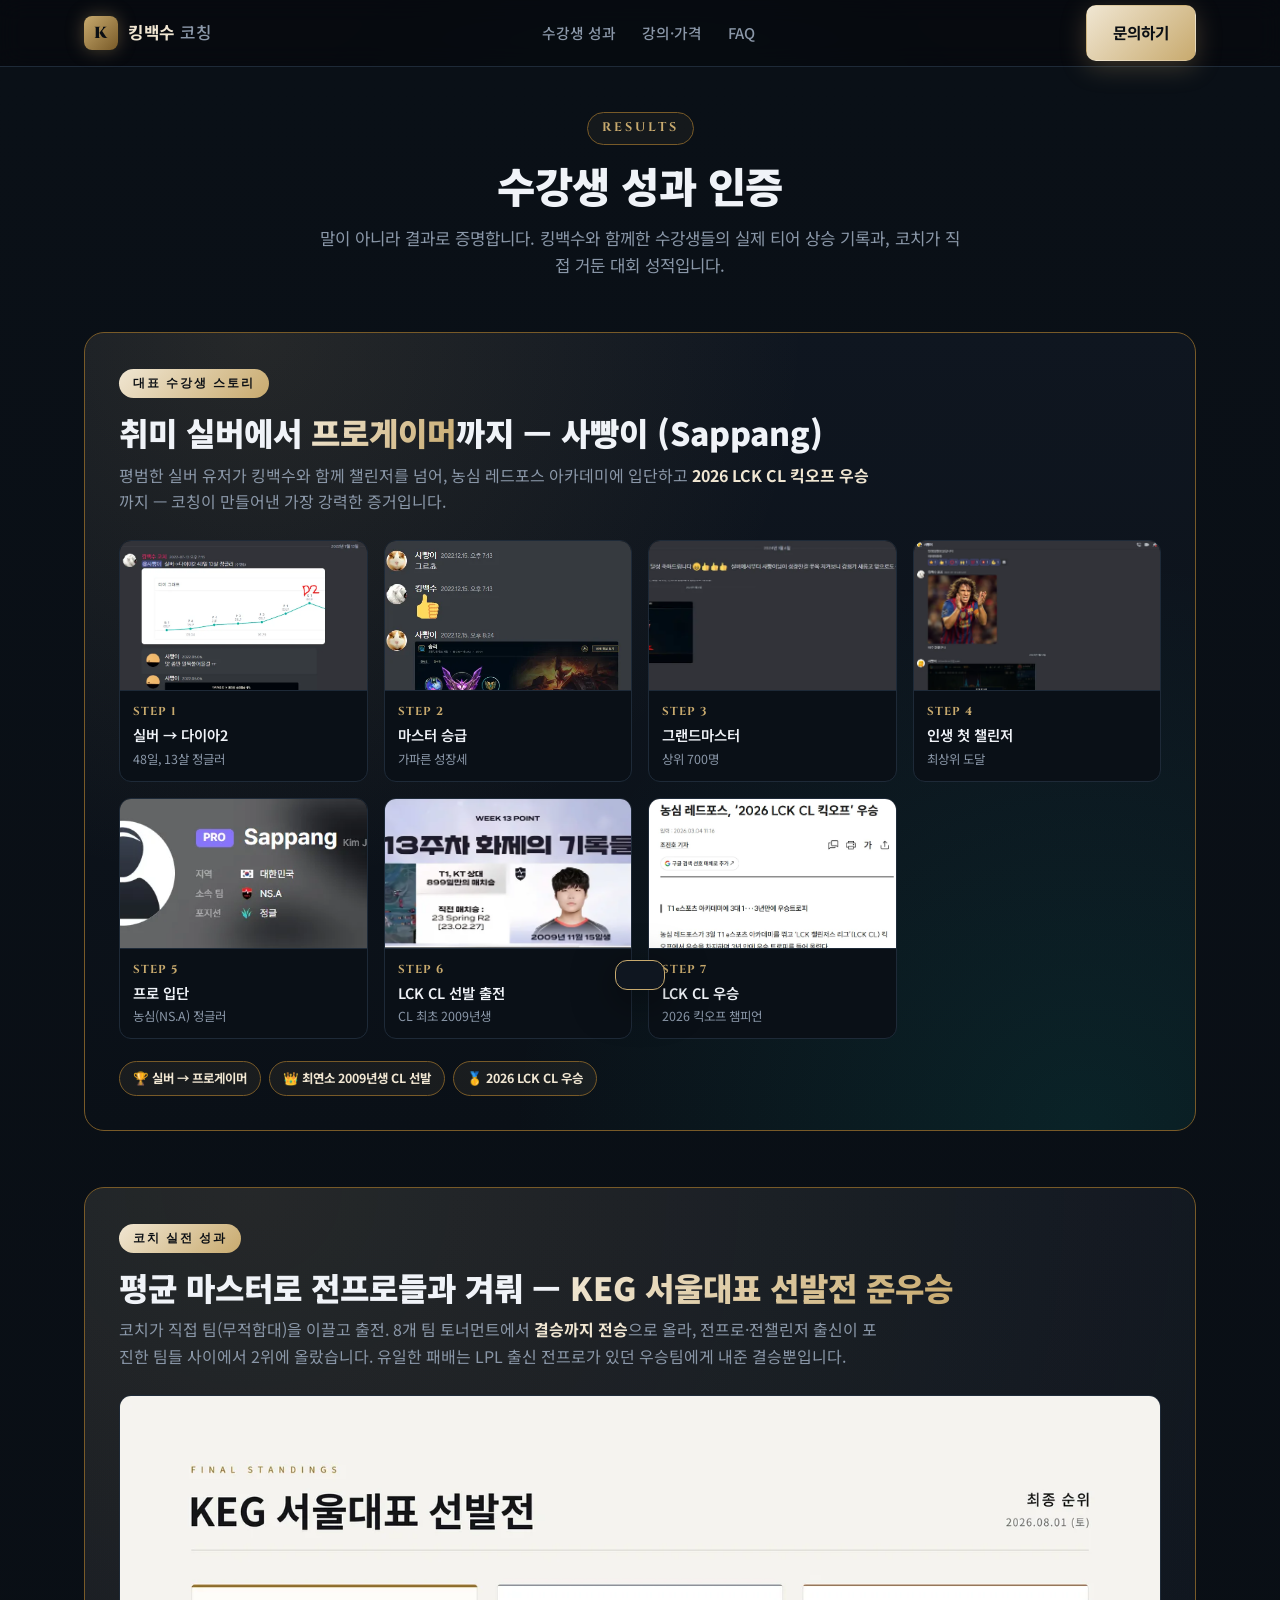
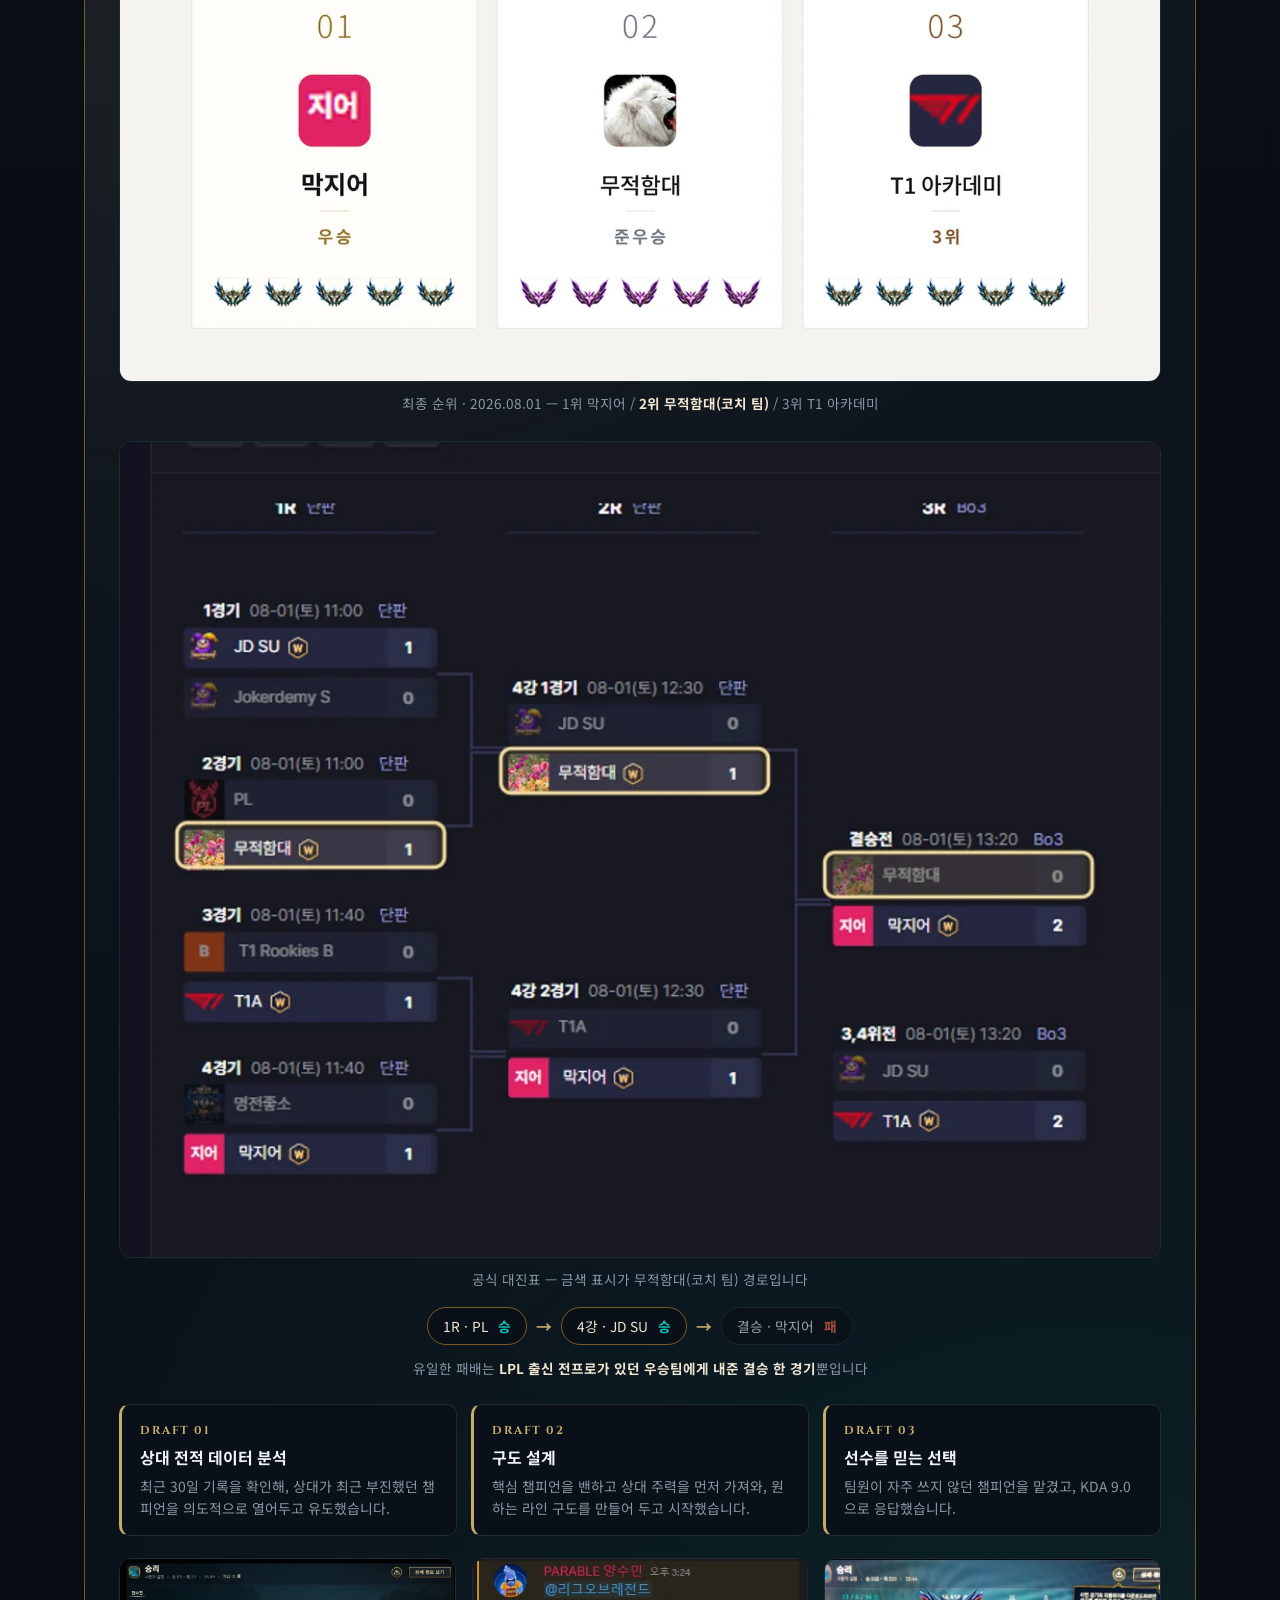
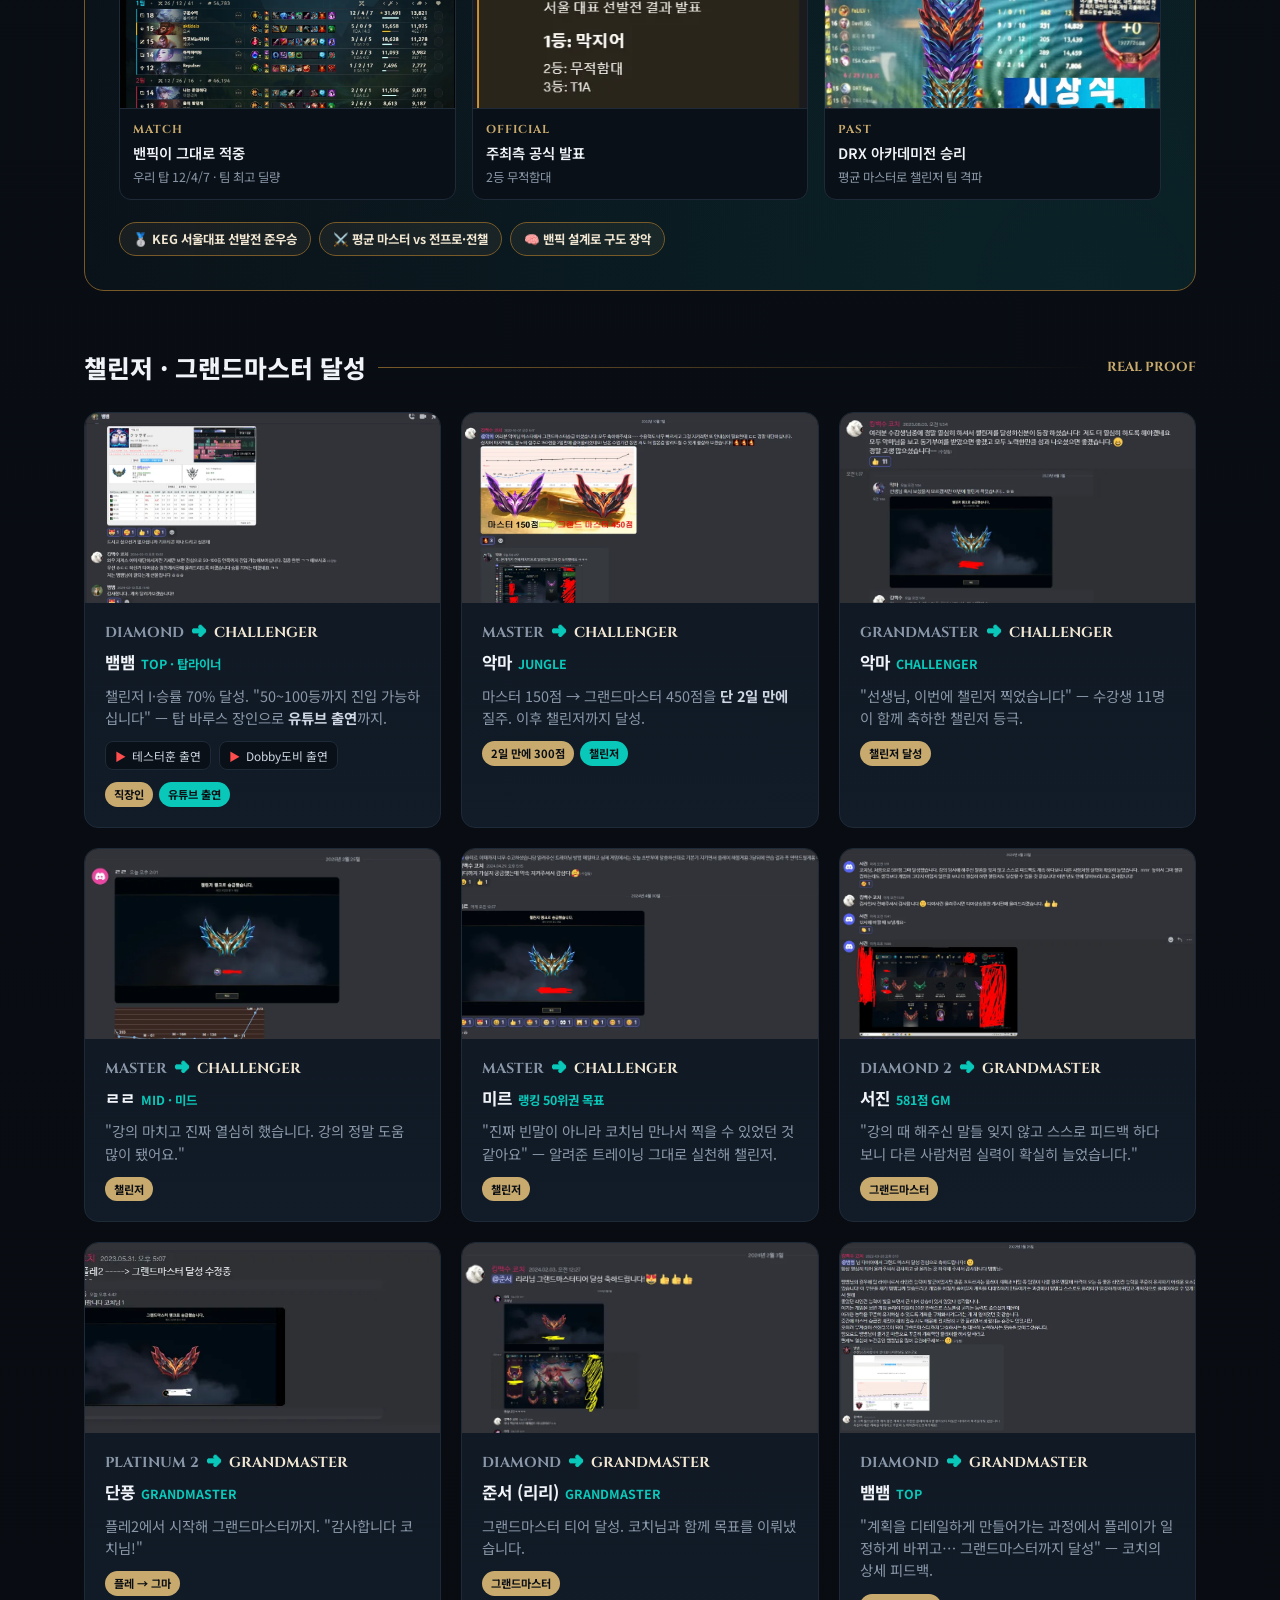
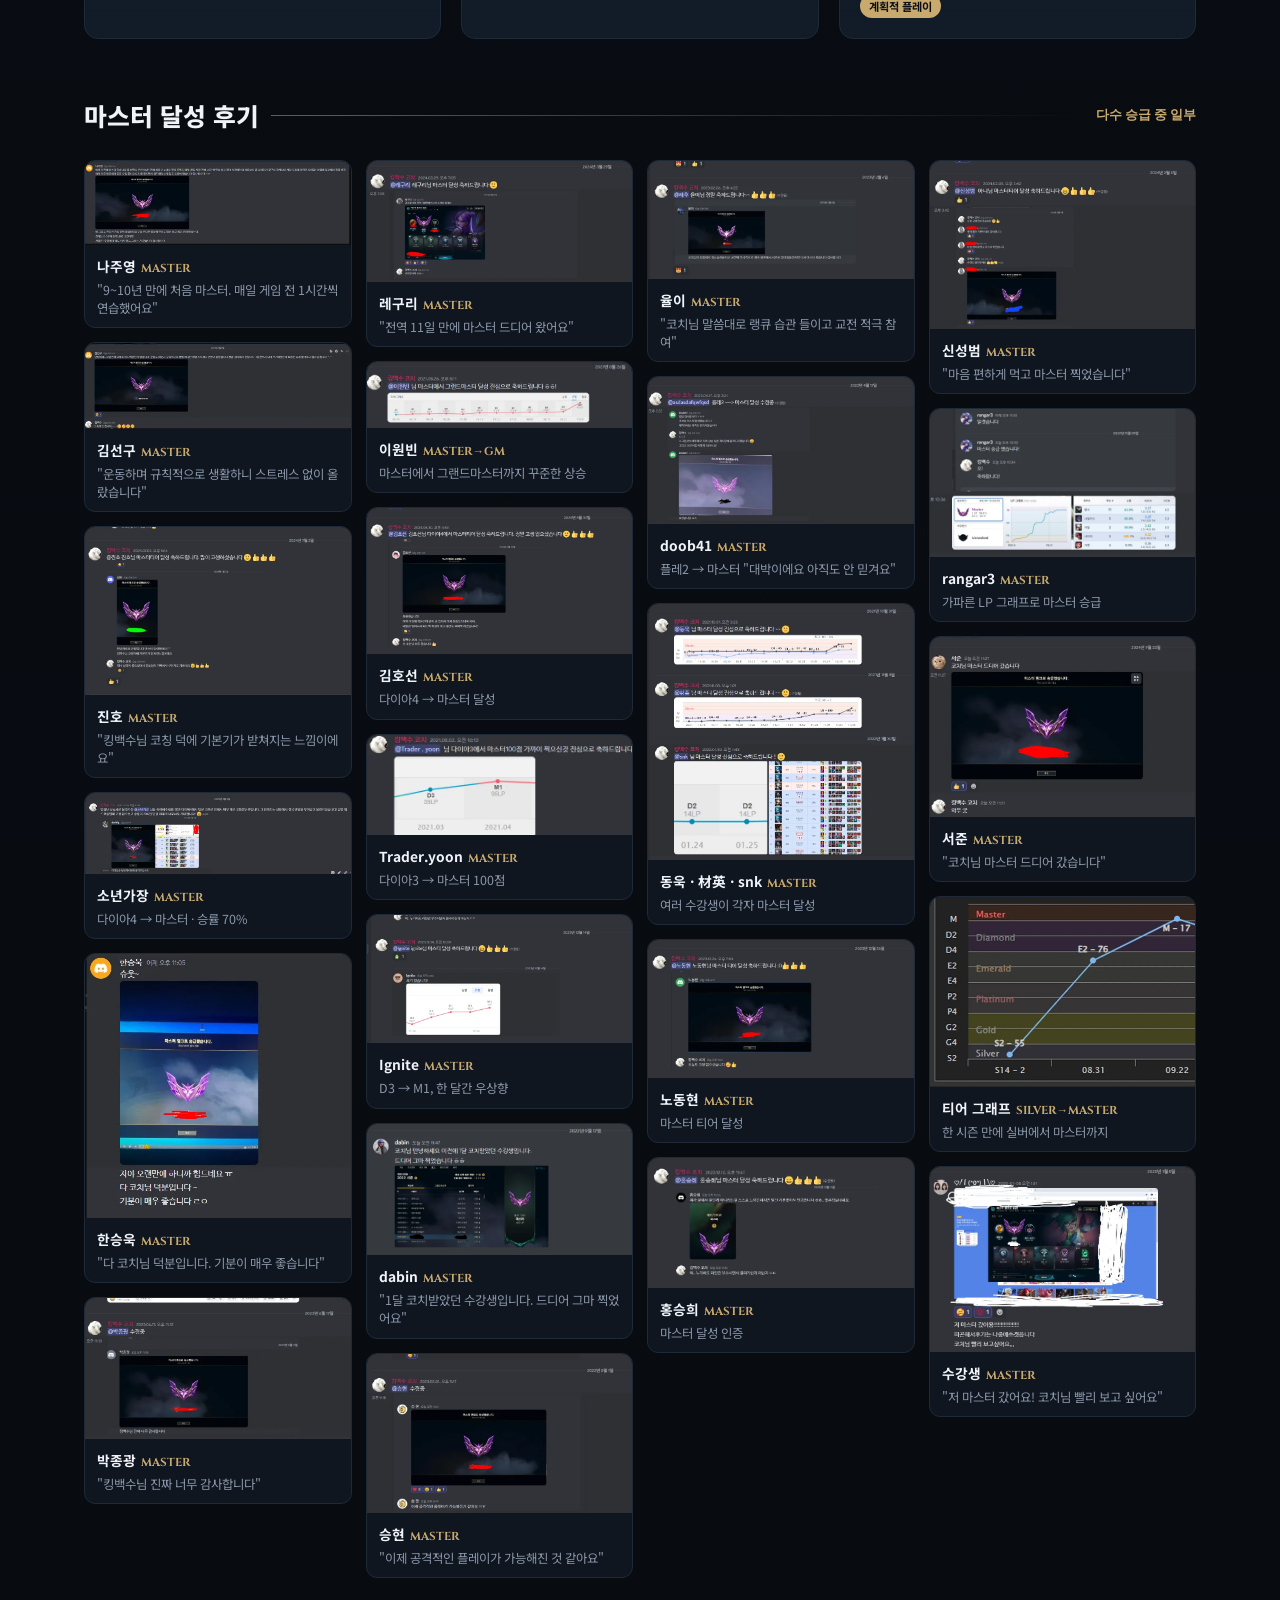
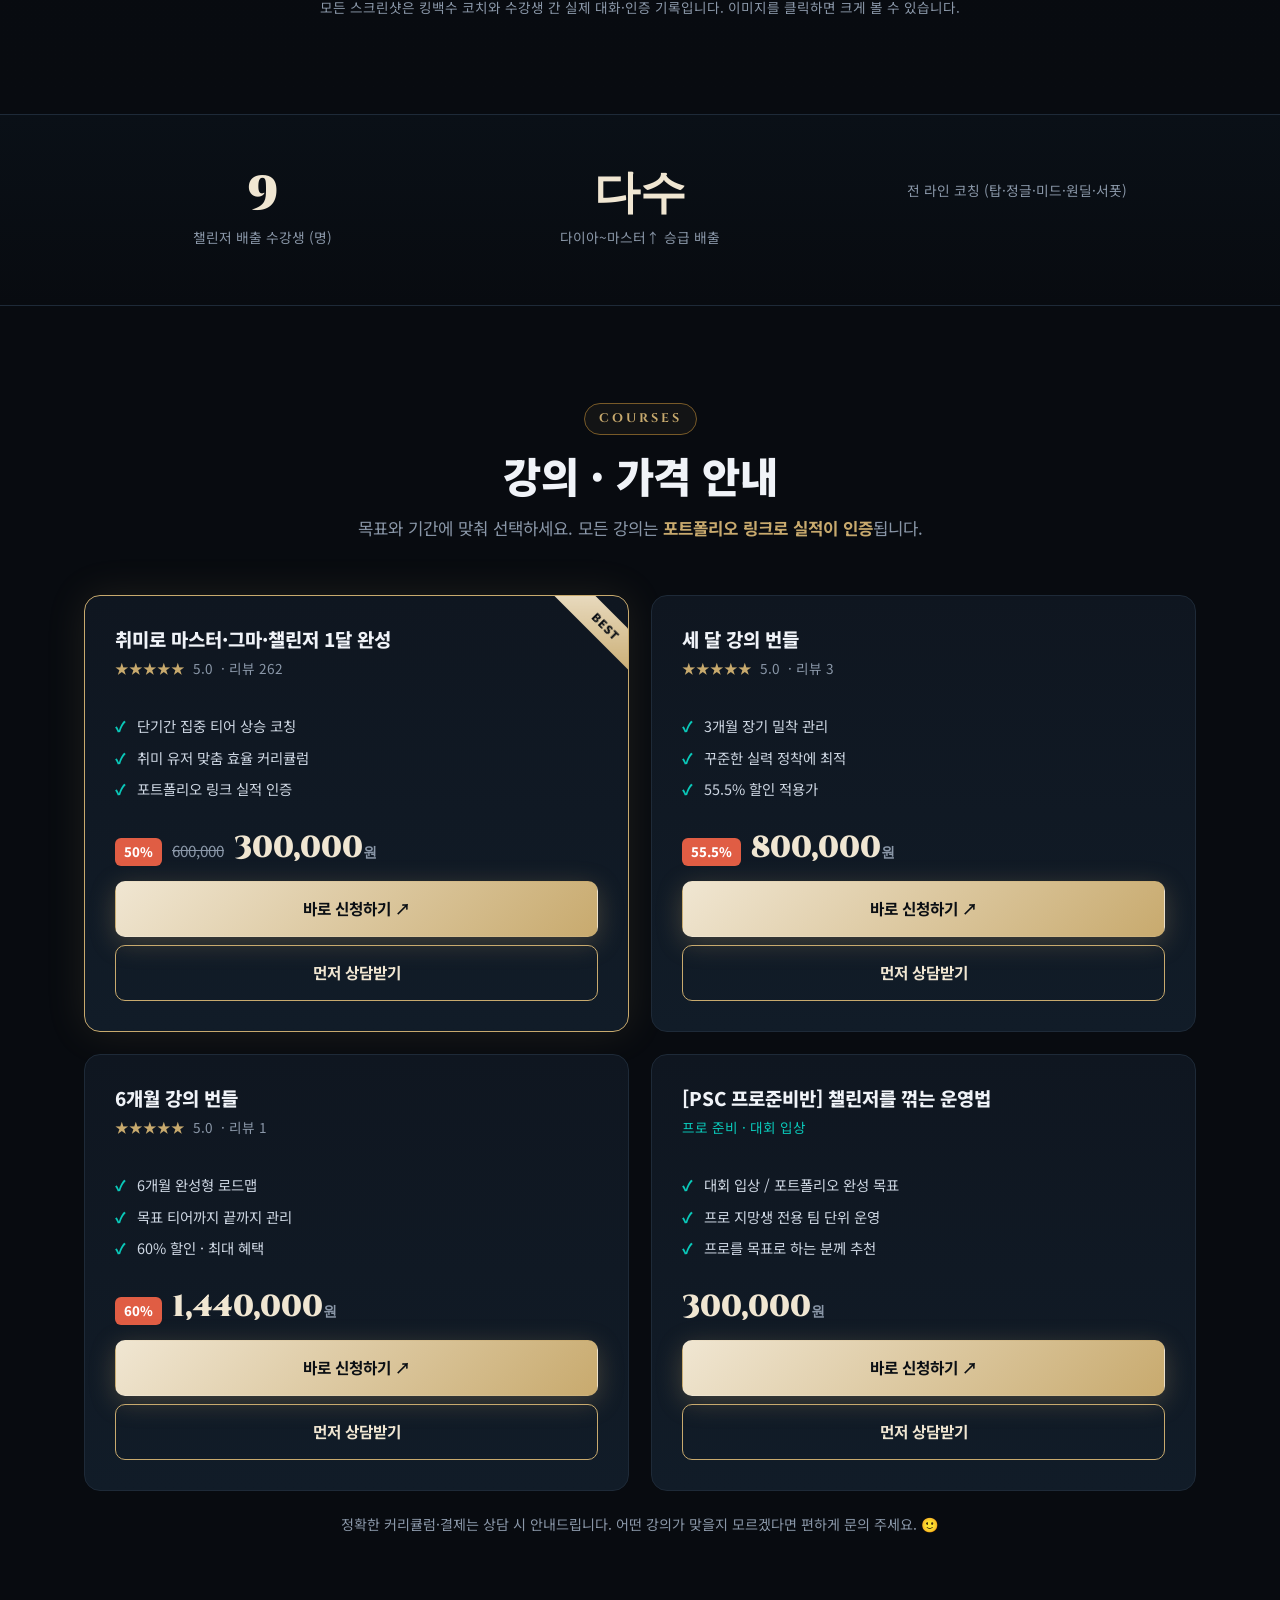
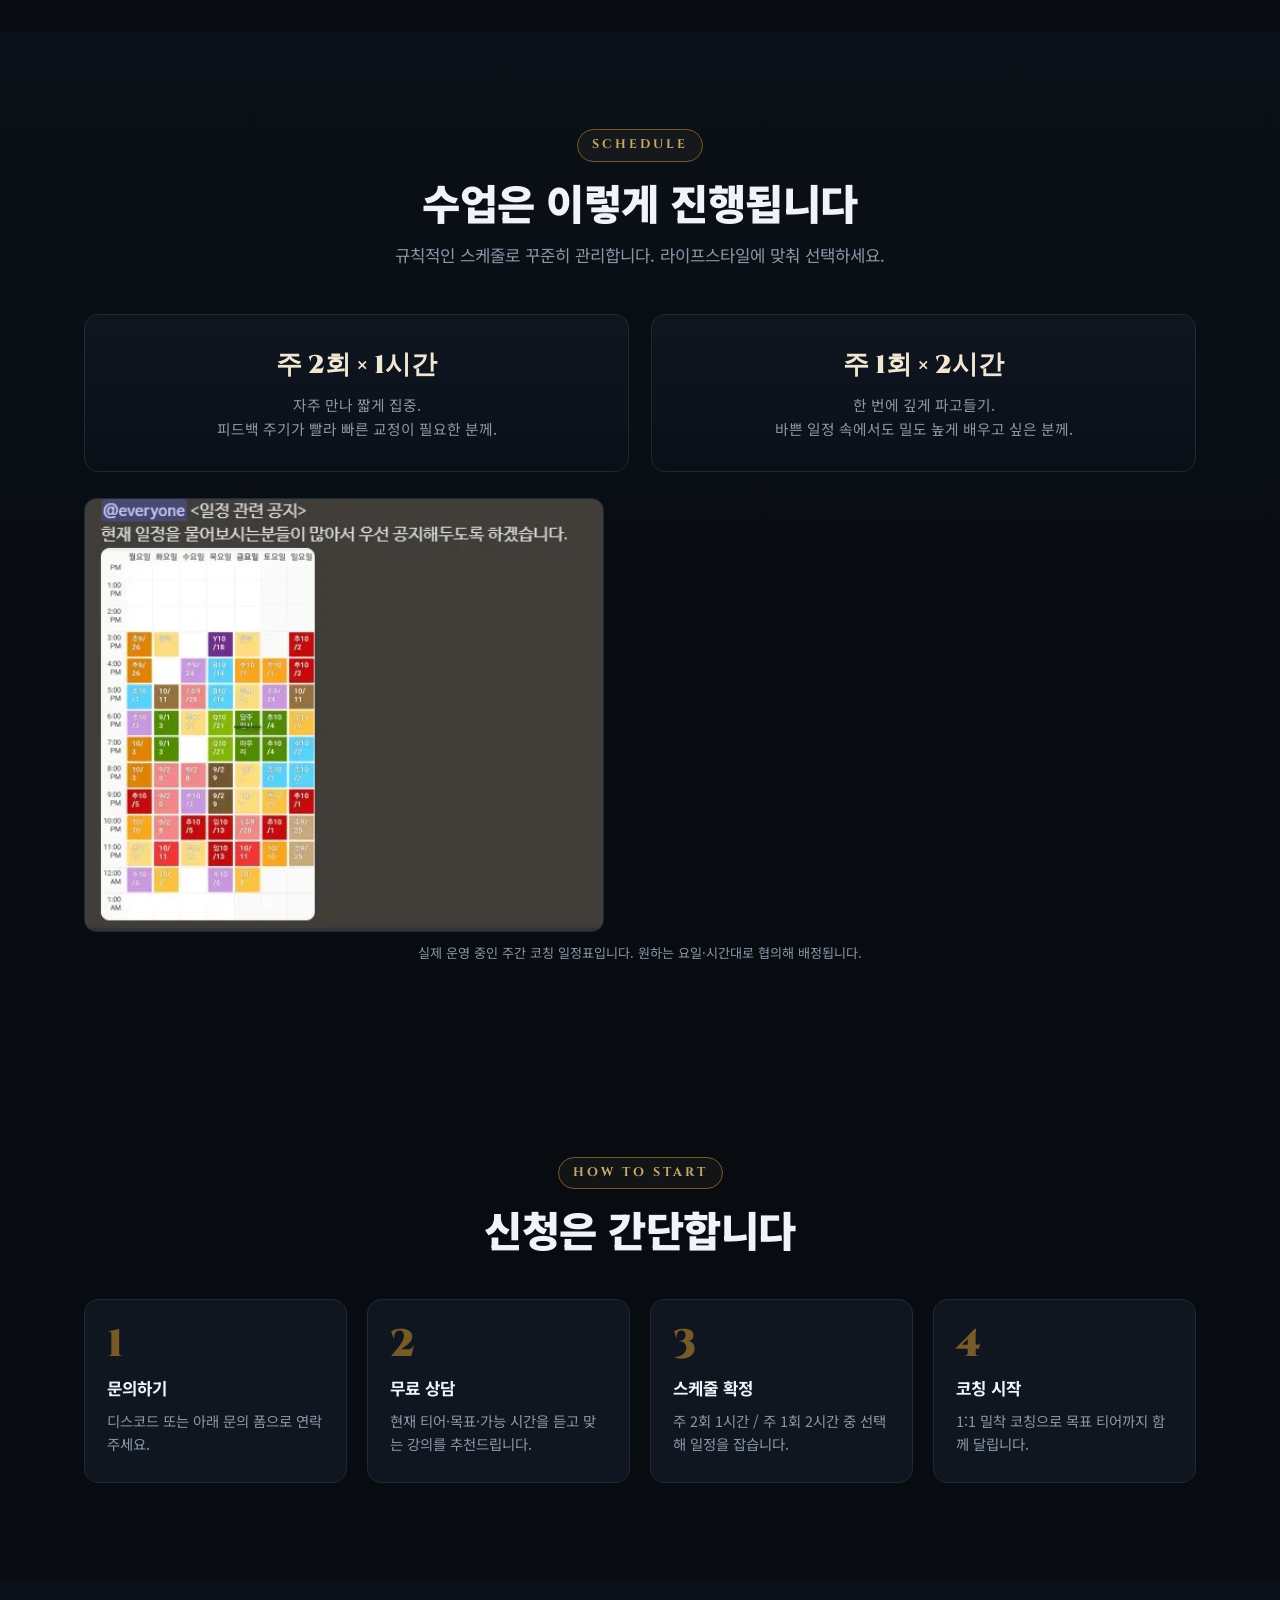
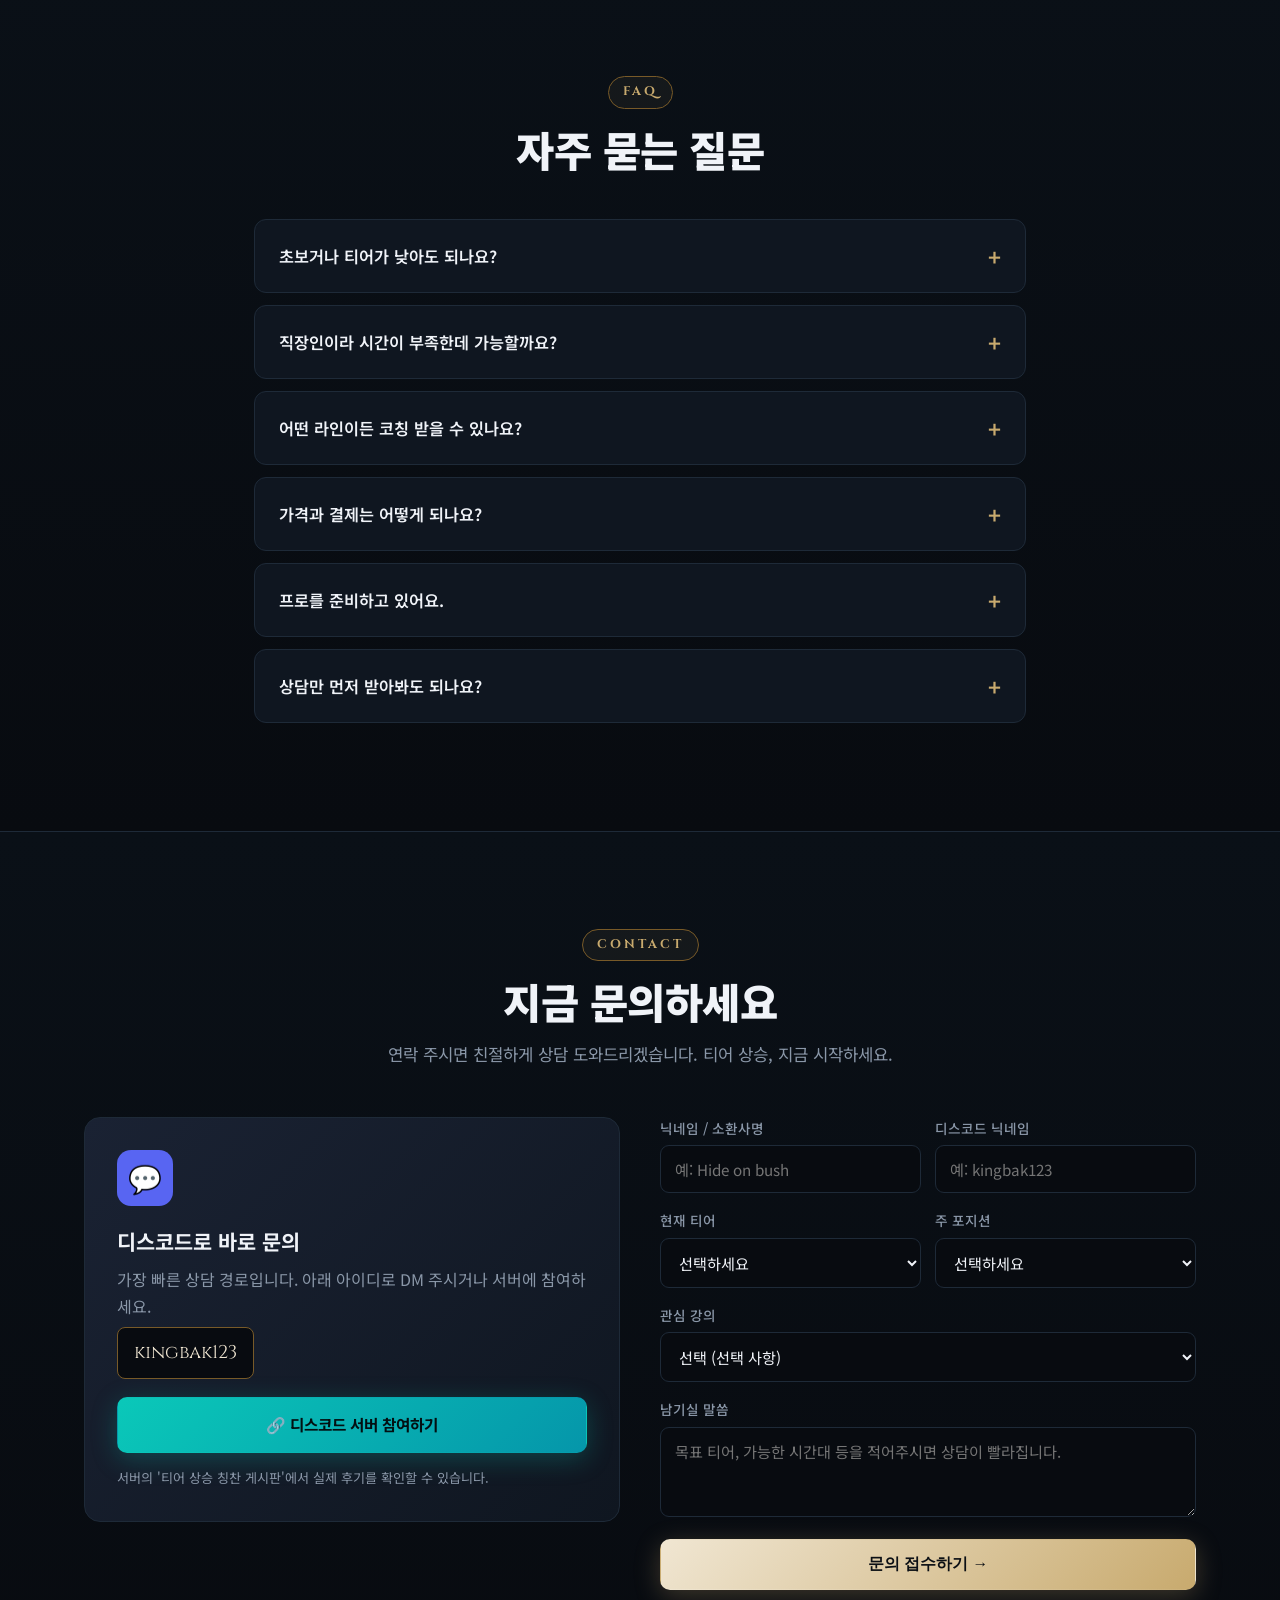
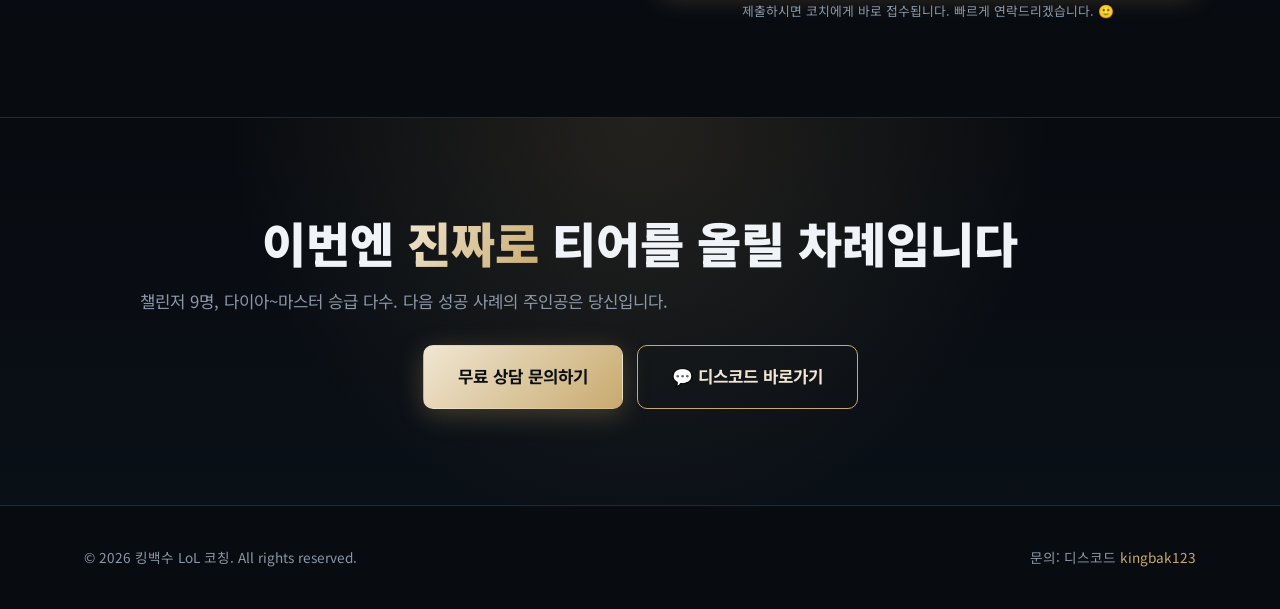
==== index.html @ 396f11ff "대진표: 전체 버전으로 교체 + 무적함대 경로 골드 하이라이트, 경로 텍스트 요약 추가" ====
<!DOCTYPE html>
<html lang="ko">
<head>
<meta charset="UTF-8" />
<meta name="viewport" content="width=device-width, initial-scale=1.0" />
<title>킹백수 LoL 코칭 · 실버부터 챌린저까지</title>
<meta name="description" content="실버에서 프로게이머까지 — 챌린저 배출 9명, 다이아~마스터 승급 다수. 실제 수강생 티어 상승 인증으로 증명하는 킹백수 1:1 LoL 코칭." />
<meta property="og:title" content="킹백수 LoL 코칭 · 실버부터 챌린저까지" />
<meta property="og:description" content="챌린저 배출 9명, 다이아~마스터 승급 다수. 당신도 티어를 올릴 수 있습니다." />
<meta property="og:type" content="website" />
<meta property="og:site_name" content="킹백수 LoL 코칭" />
<meta property="og:locale" content="ko_KR" />
<meta property="og:url" content="https://ginxia1.github.io/" />
<meta property="og:image" content="https://ginxia1.github.io/images/og-cover.png" />
<meta property="og:image:width" content="1200" />
<meta property="og:image:height" content="630" />
<meta property="og:image:alt" content="킹백수 LoL 코칭 — 취미 실버에서 프로게이머까지" />
<meta name="twitter:card" content="summary_large_image" />
<meta name="twitter:image" content="https://ginxia1.github.io/images/og-cover.png" />
<link rel="preconnect" href="https://fonts.googleapis.com" />
<link rel="preconnect" href="https://fonts.gstatic.com" crossorigin />
<link href="https://fonts.googleapis.com/css2?family=Cinzel:wght@600;700;900&family=Noto+Sans+KR:wght@400;500;700;900&display=swap" rel="stylesheet" />
<link rel="stylesheet" href="style.css?v=8" />
</head>
<body id="top">
<div class="bg-fx"></div>

<!-- NAV -->
<header class="nav">
  <div class="wrap nav-inner">
    <a href="#top" class="brand"><span class="mark">K</span><b>킹백수 <span style="color:var(--text-dim);font-weight:500">코칭</span></b></a>
    <nav class="nav-links">
      <a href="#proof">수강생 성과</a>
      <a href="#pricing">강의·가격</a>
      <a href="#faq">FAQ</a>
    </nav>
    <a href="#contact" class="btn btn-gold nav-cta">문의하기</a>
  </div>
</header>

<!-- PROOF -->
<section id="proof" style="background:linear-gradient(180deg,var(--bg-2),var(--bg))">
  <div class="wrap">
    <div class="center" style="margin-bottom:52px">
      <span class="eyebrow">Results</span>
      <h1 class="h2">수강생 성과 인증</h1>
      <p class="lead">말이 아니라 결과로 증명합니다. 킹백수와 함께한 수강생들의 실제 티어 상승 기록과, 코치가 직접 거둔 대회 성적입니다.</p>
    </div>

    <!-- ===== 사빵이 SPOTLIGHT ===== -->
    <div class="spotlight reveal">
      <span class="spot-tag">대표 수강생 스토리</span>
      <h3>취미 실버에서 <span class="hl">프로게이머</span>까지 — 사빵이 (Sappang)</h3>
      <p class="desc">평범한 실버 유저가 킹백수와 함께 챌린저를 넘어, 농심 레드포스 아카데미에 입단하고 <b style="color:var(--gold-bright)">2026 LCK CL 킥오프 우승</b>까지 — 코칭이 만들어낸 가장 강력한 증거입니다.</p>
      <div class="journey">
        <div class="jstep"><img class="jshot" src="images/sappang-1-silver-dia.webp" alt="사빵이 실버에서 다이아" loading="lazy"><div class="jcap"><div class="n">STEP 1</div><div class="t">실버 → 다이아2</div><div class="s">48일, 13살 정글러</div></div></div>
        <div class="jstep"><img class="jshot" src="images/sappang-2-master.webp" alt="사빵이 마스터 승급" loading="lazy"><div class="jcap"><div class="n">STEP 2</div><div class="t">마스터 승급</div><div class="s">가파른 성장세</div></div></div>
        <div class="jstep"><img class="jshot" src="images/sappang-3-gm.webp" alt="사빵이 그랜드마스터" loading="lazy"><div class="jcap"><div class="n">STEP 3</div><div class="t">그랜드마스터</div><div class="s">상위 700명</div></div></div>
        <div class="jstep"><img class="jshot" src="images/sappang-4-challenger.webp" alt="사빵이 챌린저" loading="lazy"><div class="jcap"><div class="n">STEP 4</div><div class="t">인생 첫 챌린저</div><div class="s">최상위 도달</div></div></div>
        <div class="jstep"><img class="jshot" src="images/sappang-5-pro.webp" alt="프로게이머 사빵이 NS.A" loading="lazy"><div class="jcap"><div class="n">STEP 5</div><div class="t">프로 입단</div><div class="s">농심(NS.A) 정글러</div></div></div>
        <div class="jstep"><img class="jshot" src="images/sappang-7-lckcl.webp" alt="2025 LCK CL 선발 출전" loading="lazy"><div class="jcap"><div class="n">STEP 6</div><div class="t">LCK CL 선발 출전</div><div class="s">CL 최초 2009년생</div></div></div>
        <div class="jstep"><img class="jshot" src="images/sappang-8-nongshim.webp" alt="2026 LCK CL 킥오프 우승" loading="lazy"><div class="jcap"><div class="n">STEP 7</div><div class="t">LCK CL 우승</div><div class="s">2026 킥오프 챔피언</div></div></div>
      </div>
      <div class="spot-badges">
        <span class="sbadge">🏆 실버 → 프로게이머</span>
        <span class="sbadge">👑 최연소 2009년생 CL 선발</span>
        <span class="sbadge">🥇 2026 LCK CL 우승</span>
      </div>
    </div>

    <!-- ===== 코치 실전 성과 (KEG 서울대표 선발전) ===== -->
    <div class="spotlight reveal" style="margin-top:28px">
      <span class="spot-tag">코치 실전 성과</span>
      <h3>평균 마스터로 전프로들과 겨뤄 — <span class="hl">KEG 서울대표 선발전 준우승</span></h3>
      <p class="desc">코치가 직접 팀(무적함대)을 이끌고 출전. 8개 팀 토너먼트에서 <b style="color:var(--gold-bright)">결승까지 전승</b>으로 올라, 전프로·전챌린저 출신이 포진한 팀들 사이에서 2위에 올랐습니다. 유일한 패배는 LPL 출신 전프로가 있던 우승팀에게 내준 결승뿐입니다.</p>

      <div class="spot-hero">
        <img src="images/keg-standings.webp" alt="KEG 서울대표 선발전 최종 순위 — 2위 무적함대" loading="lazy">
        <p class="spot-cap">최종 순위 · 2026.08.01 — 1위 막지어 / <b>2위 무적함대(코치 팀)</b> / 3위 T1 아카데미</p>
      </div>

      <div class="spot-hero" style="margin-top:26px">
        <img src="images/keg-bracket.webp" alt="KEG 서울대표 선발전 대진표 — 무적함대 경로" loading="lazy">
        <p class="spot-cap">공식 대진표 — 금색 표시가 무적함대(코치 팀) 경로입니다</p>
      </div>
      <div class="kpath">
        <span class="kp-step win">1R · PL <b>승</b></span>
        <span class="kp-arr">→</span>
        <span class="kp-step win">4강 · JD SU <b>승</b></span>
        <span class="kp-arr">→</span>
        <span class="kp-step lose">결승 · 막지어 <b>패</b></span>
      </div>
      <p class="spot-cap" style="margin-top:12px">유일한 패배는 <b>LPL 출신 전프로가 있던 우승팀에게 내준 결승 한 경기</b>뿐입니다</p>

      <div class="kpoints">
        <div class="kpoint"><div class="kn">DRAFT 01</div><div class="kt">상대 전적 데이터 분석</div><div class="kd">최근 30일 기록을 확인해, 상대가 최근 부진했던 챔피언을 의도적으로 열어두고 유도했습니다.</div></div>
        <div class="kpoint"><div class="kn">DRAFT 02</div><div class="kt">구도 설계</div><div class="kd">핵심 챔피언을 밴하고 상대 주력을 먼저 가져와, 원하는 라인 구도를 만들어 두고 시작했습니다.</div></div>
        <div class="kpoint"><div class="kn">DRAFT 03</div><div class="kt">선수를 믿는 선택</div><div class="kd">팀원이 자주 쓰지 않던 챔피언을 맡겼고, KDA 9.0으로 응답했습니다.</div></div>
      </div>

      <div class="journey j3" style="margin-top:22px">
        <div class="jstep"><img class="jshot" src="images/keg-scoreboard.webp" alt="KEG 경기 결과 스코어보드" loading="lazy"><div class="jcap"><div class="n">MATCH</div><div class="t">밴픽이 그대로 적중</div><div class="s">우리 탑 12/4/7 · 팀 최고 딜량</div></div></div>
        <div class="jstep"><img class="jshot" src="images/keg-official.webp" alt="주최측 결과 발표" loading="lazy"><div class="jcap"><div class="n">OFFICIAL</div><div class="t">주최측 공식 발표</div><div class="s">2등 무적함대</div></div></div>
        <div class="jstep"><img class="jshot" src="images/drx-academy-win.webp" alt="DRX 아카데미 상대 승리" loading="lazy"><div class="jcap"><div class="n">PAST</div><div class="t">DRX 아카데미전 승리</div><div class="s">평균 마스터로 챌린저 팀 격파</div></div></div>
      </div>

      <div class="spot-badges">
        <span class="sbadge">🥈 KEG 서울대표 선발전 준우승</span>
        <span class="sbadge">⚔️ 평균 마스터 vs 전프로·전챌</span>
        <span class="sbadge">🧠 밴픽 설계로 구도 장악</span>
      </div>
    </div>

    <!-- ===== 챌린저 · 그랜드마스터 대표 카드 ===== -->
    <div class="subhead reveal"><h3>챌린저 · 그랜드마스터 달성</h3><span class="line"></span><span class="cnt">REAL PROOF</span></div>
    <div class="tcards" style="margin-bottom:56px">
      <div class="tcard reveal">
        <img class="tshot" src="images/bambam-2-challenger.webp" alt="뱀뱀 챌린저" loading="lazy">
        <div class="tbody">
          <div class="tpath"><span class="from">DIAMOND</span><span class="arr">➜</span><span class="to">CHALLENGER</span></div>
          <div class="tname">뱀뱀<span class="role">TOP · 탑라이너</span></div>
          <div class="tquote">챌린저 I·승률 70% 달성. "50~100등까지 진입 가능하십니다" — 탑 바루스 장인으로 <b>유튜브 출연</b>까지.</div>
          <div class="ytrow">
            <button type="button" class="ytpill" data-yt="pH8yfDtSXaM">테스터훈 출연
              <span class="ytprev" aria-hidden="true">
                <img src="images/bambam-yt-testerhoon.webp" alt="" loading="lazy">
                <span class="yt-t">5티어 탑 바루스로 그랜드마스터 달성 비법 미쳤다.. 바루스킹 장인초대석</span>
                <span class="yt-c">테스터훈 TesterHoon</span>
              </span>
            </button>
            <button type="button" class="ytpill" data-yt="V0tEJZU_VpU">Dobby도비 출연
              <span class="ytprev" aria-hidden="true">
                <img src="images/bambam-yt-dobby.webp" alt="" loading="lazy">
                <span class="yt-t">방어막 들고 2대1 해버리는 그마 집공 AP 탑바루스 장인</span>
                <span class="yt-c">Dobby도비</span>
              </span>
            </button>
          </div>
          <div class="ttags"><span class="ttag">직장인</span><span class="ttag tt2">유튜브 출연</span></div>
        </div>
      </div>
      <div class="tcard reveal">
        <img class="tshot" src="images/akma-1-gm.webp" alt="악마 마스터에서 그랜드마스터" loading="lazy">
        <div class="tbody">
          <div class="tpath"><span class="from">MASTER</span><span class="arr">➜</span><span class="to">CHALLENGER</span></div>
          <div class="tname">악마<span class="role">JUNGLE</span></div>
          <div class="tquote">마스터 150점 → 그랜드마스터 450점을 <b>단 2일 만에</b> 질주. 이후 챌린저까지 달성.</div>
          <div class="ttags"><span class="ttag">2일 만에 300점</span><span class="ttag tt2">챌린저</span></div>
        </div>
      </div>
      <div class="tcard reveal">
        <img class="tshot" src="images/akma-2-challenger.webp" alt="악마 챌린저 승급" loading="lazy">
        <div class="tbody">
          <div class="tpath"><span class="from">GRANDMASTER</span><span class="arr">➜</span><span class="to">CHALLENGER</span></div>
          <div class="tname">악마<span class="role">CHALLENGER</span></div>
          <div class="tquote">"선생님, 이번에 챌린저 찍었습니다" — 수강생 11명이 함께 축하한 챌린저 등극.</div>
          <div class="ttags"><span class="ttag">챌린저 달성</span></div>
        </div>
      </div>
      <div class="tcard reveal">
        <img class="tshot" src="images/rr-1-challenger.webp" alt="ㄹㄹ 챌린저" loading="lazy">
        <div class="tbody">
          <div class="tpath"><span class="from">MASTER</span><span class="arr">➜</span><span class="to">CHALLENGER</span></div>
          <div class="tname">ㄹㄹ<span class="role">MID · 미드</span></div>
          <div class="tquote">"강의 마치고 진짜 열심히 했습니다. 강의 정말 도움 많이 됐어요."</div>
          <div class="ttags"><span class="ttag">챌린저</span></div>
        </div>
      </div>
      <div class="tcard reveal">
        <img class="tshot" src="images/mir-1-challenger.webp" alt="미르 챌린저" loading="lazy">
        <div class="tbody">
          <div class="tpath"><span class="from">MASTER</span><span class="arr">➜</span><span class="to">CHALLENGER</span></div>
          <div class="tname">미르<span class="role">랭킹 50위권 목표</span></div>
          <div class="tquote">"진짜 빈말이 아니라 코치님 만나서 찍을 수 있었던 것 같아요" — 알려준 트레이닝 그대로 실천해 챌린저.</div>
          <div class="ttags"><span class="ttag">챌린저</span></div>
        </div>
      </div>
      <div class="tcard reveal">
        <img class="tshot" src="images/seojin-1-gm.webp" alt="서진 그랜드마스터" loading="lazy">
        <div class="tbody">
          <div class="tpath"><span class="from">DIAMOND 2</span><span class="arr">➜</span><span class="to">GRANDMASTER</span></div>
          <div class="tname">서진<span class="role">581점 GM</span></div>
          <div class="tquote">"강의 때 해주신 말들 잊지 않고 스스로 피드백 하다 보니 다른 사람처럼 실력이 확실히 늘었습니다."</div>
          <div class="ttags"><span class="ttag">그랜드마스터</span></div>
        </div>
      </div>
      <div class="tcard reveal">
        <img class="tshot" src="images/danpung-gm.webp" alt="단풍 그랜드마스터" loading="lazy">
        <div class="tbody">
          <div class="tpath"><span class="from">PLATINUM 2</span><span class="arr">➜</span><span class="to">GRANDMASTER</span></div>
          <div class="tname">단풍<span class="role">GRANDMASTER</span></div>
          <div class="tquote">플레2에서 시작해 그랜드마스터까지. "감사합니다 코치님!"</div>
          <div class="ttags"><span class="ttag">플레 → 그마</span></div>
        </div>
      </div>
      <div class="tcard reveal">
        <img class="tshot" src="images/junseo-gm.webp" alt="준서 그랜드마스터" loading="lazy">
        <div class="tbody">
          <div class="tpath"><span class="from">DIAMOND</span><span class="arr">➜</span><span class="to">GRANDMASTER</span></div>
          <div class="tname">준서 (리리)<span class="role">GRANDMASTER</span></div>
          <div class="tquote">그랜드마스터 티어 달성. 코치님과 함께 목표를 이뤄냈습니다.</div>
          <div class="ttags"><span class="ttag">그랜드마스터</span></div>
        </div>
      </div>
      <div class="tcard reveal">
        <img class="tshot" src="images/bambam-1-gm.webp" alt="뱀뱀 그랜드마스터 코치 축하" loading="lazy">
        <div class="tbody">
          <div class="tpath"><span class="from">DIAMOND</span><span class="arr">➜</span><span class="to">GRANDMASTER</span></div>
          <div class="tname">뱀뱀<span class="role">TOP</span></div>
          <div class="tquote">"계획을 디테일하게 만들어가는 과정에서 플레이가 일정하게 바뀌고… 그랜드마스터까지 달성" — 코치의 상세 피드백.</div>
          <div class="ttags"><span class="ttag">계획적 플레이</span></div>
        </div>
      </div>
    </div>

    <!-- ===== 마스터 달성 후기 월 ===== -->
    <div class="subhead reveal"><h3>마스터 달성 후기</h3><span class="line"></span><span class="cnt">다수 승급 중 일부</span></div>
    <div class="wall">
      <div class="wcard"><img class="wshot" src="images/master-najuyeong.webp" alt="나주영 마스터" loading="lazy"><div class="wcap"><div class="nm">나주영<span class="tier">MASTER</span></div><div class="q">"9~10년 만에 처음 마스터. 매일 게임 전 1시간씩 연습했어요"</div></div></div>
      <div class="wcard"><img class="wshot" src="images/master-kimseongu.webp" alt="김선구 마스터" loading="lazy"><div class="wcap"><div class="nm">김선구<span class="tier">MASTER</span></div><div class="q">"운동하며 규칙적으로 생활하니 스트레스 없이 올랐습니다"</div></div></div>
      <div class="wcard"><img class="wshot" src="images/master-jinho.webp" alt="진호 마스터" loading="lazy"><div class="wcap"><div class="nm">진호<span class="tier">MASTER</span></div><div class="q">"킹백수님 코칭 덕에 기본기가 받쳐지는 느낌이에요"</div></div></div>
      <div class="wcard"><img class="wshot" src="images/master-sonyeongajang.webp" alt="소년가장 마스터" loading="lazy"><div class="wcap"><div class="nm">소년가장<span class="tier">MASTER</span></div><div class="q">다이아4 → 마스터 · 승률 70%</div></div></div>
      <div class="wcard"><img class="wshot" src="images/master-hanseunguk.webp" alt="한승욱 마스터" loading="lazy"><div class="wcap"><div class="nm">한승욱<span class="tier">MASTER</span></div><div class="q">"다 코치님 덕분입니다. 기분이 매우 좋습니다"</div></div></div>
      <div class="wcard"><img class="wshot" src="images/master-parkjonggwang.webp" alt="박종광 마스터" loading="lazy"><div class="wcap"><div class="nm">박종광<span class="tier">MASTER</span></div><div class="q">"킹백수님 진짜 너무 감사합니다"</div></div></div>
      <div class="wcard"><img class="wshot" src="images/master-leguri.webp" alt="레구리 마스터" loading="lazy"><div class="wcap"><div class="nm">레구리<span class="tier">MASTER</span></div><div class="q">"전역 11일 만에 마스터 드디어 왔어요"</div></div></div>
      <div class="wcard"><img class="wshot" src="images/master-iwonbin.webp" alt="이원빈 마스터→그마" loading="lazy"><div class="wcap"><div class="nm">이원빈<span class="tier">MASTER→GM</span></div><div class="q">마스터에서 그랜드마스터까지 꾸준한 상승</div></div></div>
      <div class="wcard"><img class="wshot" src="images/master-kimhoseon.webp" alt="김호선 마스터" loading="lazy"><div class="wcap"><div class="nm">김호선<span class="tier">MASTER</span></div><div class="q">다이아4 → 마스터 달성</div></div></div>
      <div class="wcard"><img class="wshot" src="images/master-traderyoon.webp" alt="Trader.yoon 마스터" loading="lazy"><div class="wcap"><div class="nm">Trader.yoon<span class="tier">MASTER</span></div><div class="q">다이아3 → 마스터 100점</div></div></div>
      <div class="wcard"><img class="wshot" src="images/master-ignite.webp" alt="Ignite 마스터" loading="lazy"><div class="wcap"><div class="nm">Ignite<span class="tier">MASTER</span></div><div class="q">D3 → M1, 한 달간 우상향</div></div></div>
      <div class="wcard"><img class="wshot" src="images/master-dabin.webp" alt="dabin 마스터" loading="lazy"><div class="wcap"><div class="nm">dabin<span class="tier">MASTER</span></div><div class="q">"1달 코치받았던 수강생입니다. 드디어 그마 찍었어요"</div></div></div>
      <div class="wcard"><img class="wshot" src="images/master-seunghyeon.webp" alt="승현 마스터" loading="lazy"><div class="wcap"><div class="nm">승현<span class="tier">MASTER</span></div><div class="q">"이제 공격적인 플레이가 가능해진 것 같아요"</div></div></div>
      <div class="wcard"><img class="wshot" src="images/master-yuri.webp" alt="율이 마스터" loading="lazy"><div class="wcap"><div class="nm">율이<span class="tier">MASTER</span></div><div class="q">"코치님 말씀대로 랭큐 습관 들이고 교전 적극 참여"</div></div></div>
      <div class="wcard"><img class="wshot" src="images/master-doob41.webp" alt="doob41 마스터" loading="lazy"><div class="wcap"><div class="nm">doob41<span class="tier">MASTER</span></div><div class="q">플레2 → 마스터 "대박이에요 아직도 안 믿겨요"</div></div></div>
      <div class="wcard"><img class="wshot" src="images/master-trio.webp" alt="동욱 材英 snk 마스터" loading="lazy"><div class="wcap"><div class="nm">동욱 · 材英 · snk<span class="tier">MASTER</span></div><div class="q">여러 수강생이 각자 마스터 달성</div></div></div>
      <div class="wcard"><img class="wshot" src="images/master-nodonghyeon.webp" alt="노동현 마스터" loading="lazy"><div class="wcap"><div class="nm">노동현<span class="tier">MASTER</span></div><div class="q">마스터 티어 달성</div></div></div>
      <div class="wcard"><img class="wshot" src="images/master-hongseunghui.webp" alt="홍승희 마스터" loading="lazy"><div class="wcap"><div class="nm">홍승희<span class="tier">MASTER</span></div><div class="q">마스터 달성 인증</div></div></div>
      <div class="wcard"><img class="wshot" src="images/master-sinseongbeom.webp" alt="신성범 마스터" loading="lazy"><div class="wcap"><div class="nm">신성범<span class="tier">MASTER</span></div><div class="q">"마음 편하게 먹고 마스터 찍었습니다"</div></div></div>
      <div class="wcard"><img class="wshot" src="images/master-rangar3.webp" alt="rangar3 마스터" loading="lazy"><div class="wcap"><div class="nm">rangar3<span class="tier">MASTER</span></div><div class="q">가파른 LP 그래프로 마스터 승급</div></div></div>
      <div class="wcard"><img class="wshot" src="images/master-seojun.webp" alt="서준 마스터" loading="lazy"><div class="wcap"><div class="nm">서준<span class="tier">MASTER</span></div><div class="q">"코치님 마스터 드디어 갔습니다"</div></div></div>
      <div class="wcard"><img class="wshot" src="images/graph-silver-master.webp" alt="실버에서 마스터 티어 그래프" loading="lazy"><div class="wcap"><div class="nm">티어 그래프<span class="tier">SILVER→MASTER</span></div><div class="q">한 시즌 만에 실버에서 마스터까지</div></div></div>
      <div class="wcard"><img class="wshot" src="images/master-anon1.webp" alt="마스터 달성 수강생" loading="lazy"><div class="wcap"><div class="nm">수강생<span class="tier">MASTER</span></div><div class="q">"저 마스터 갔어요! 코치님 빨리 보고 싶어요"</div></div></div>
    </div>
    <p class="proof-note">모든 스크린샷은 킹백수 코치와 수강생 간 실제 대화·인증 기록입니다. 이미지를 클릭하면 크게 볼 수 있습니다.</p>
  </div>
</section>

<!-- STATS (성과 요약) -->
<div class="stats">
  <div class="wrap">
    <div class="stat-grid">
      <div class="stat"><div class="num" data-count="9">0</div><div class="lbl">챌린저 배출 수강생 (명)</div></div>
      <div class="stat"><div class="num">다수</div><div class="lbl">다이아~마스터↑ 승급 배출</div></div>
      <div class="stat"><div class="num" data-count="5"><span class="plus"></span></div><div class="lbl">전 라인 코칭 (탑·정글·미드·원딜·서폿)</div></div>
    </div>
  </div>
</div>

<!-- PRICING -->
<section id="pricing">
  <div class="wrap">
    <div class="center" style="margin-bottom:52px">
      <span class="eyebrow">Courses</span>
      <h2 class="h2">강의 · 가격 안내</h2>
      <p class="lead">목표와 기간에 맞춰 선택하세요. 모든 강의는 <b class="gold">포트폴리오 링크로 실적이 인증</b>됩니다.</p>
    </div>
    <div class="price-grid">
      <!-- plan 1 -->
      <div class="plan feat reveal">
        <span class="ribbon">BEST</span>
        <h3>취미로 마스터·그마·챌린저 1달 완성</h3>
        <div class="rate"><span class="stars">★★★★★</span> 5.0 <span>· 리뷰 262</span></div>
        <ul class="feat-list">
          <li>단기간 집중 티어 상승 코칭</li>
          <li>취미 유저 맞춤 효율 커리큘럼</li>
          <li>포트폴리오 링크 실적 인증</li>
        </ul>
        <div class="price-row">
          <span class="disc">50%</span>
          <span class="orig">600,000</span>
          <span class="now">300,000<small>원</small></span>
        </div>
        <a href="https://gigs.op.gg/payments/products/6ed05ef15670" target="_blank" rel="noopener" class="btn btn-gold">바로 신청하기 ↗</a>
        <a href="#contact" class="btn btn-ghost">먼저 상담받기</a>
      </div>

      <!-- plan 2 -->
      <div class="plan reveal">
        <h3>세 달 강의 번들</h3>
        <div class="rate"><span class="stars">★★★★★</span> 5.0 <span>· 리뷰 3</span></div>
        <ul class="feat-list">
          <li>3개월 장기 밀착 관리</li>
          <li>꾸준한 실력 정착에 최적</li>
          <li>55.5% 할인 적용가</li>
        </ul>
        <div class="price-row">
          <span class="disc">55.5%</span>
          <span class="now">800,000<small>원</small></span>
        </div>
        <a href="https://gigs.op.gg/payments/products/acfa8db491f7" target="_blank" rel="noopener" class="btn btn-gold">바로 신청하기 ↗</a>
        <a href="#contact" class="btn btn-ghost">먼저 상담받기</a>
      </div>

      <!-- plan 3 -->
      <div class="plan reveal">
        <h3>6개월 강의 번들</h3>
        <div class="rate"><span class="stars">★★★★★</span> 5.0 <span>· 리뷰 1</span></div>
        <ul class="feat-list">
          <li>6개월 완성형 로드맵</li>
          <li>목표 티어까지 끝까지 관리</li>
          <li>60% 할인 · 최대 혜택</li>
        </ul>
        <div class="price-row">
          <span class="disc">60%</span>
          <span class="now">1,440,000<small>원</small></span>
        </div>
        <a href="https://gigs.op.gg/payments/products/af18034e4971" target="_blank" rel="noopener" class="btn btn-gold">바로 신청하기 ↗</a>
        <a href="#contact" class="btn btn-ghost">먼저 상담받기</a>
      </div>

      <!-- plan 4 -->
      <div class="plan reveal">
        <h3>[PSC 프로준비반] 챌린저를 꺾는 운영법</h3>
        <div class="rate"><span style="color:var(--teal)">프로 준비 · 대회 입상</span></div>
        <ul class="feat-list">
          <li>대회 입상 / 포트폴리오 완성 목표</li>
          <li>프로 지망생 전용 팀 단위 운영</li>
          <li>프로를 목표로 하는 분께 추천</li>
        </ul>
        <div class="price-row">
          <span class="now">300,000<small>원</small></span>
        </div>
        <a href="https://gigs.op.gg/payments/products/b7596fee62f5" target="_blank" rel="noopener" class="btn btn-gold">바로 신청하기 ↗</a>
        <a href="#contact" class="btn btn-ghost">먼저 상담받기</a>
      </div>
    </div>
    <p class="center" style="color:var(--text-dim);font-size:.88rem;margin-top:22px">정확한 커리큘럼·결제는 상담 시 안내드립니다. 어떤 강의가 맞을지 모르겠다면 편하게 문의 주세요. 🙂</p>
  </div>
</section>

<!-- SCHEDULE -->
<section id="schedule" style="background:linear-gradient(180deg,var(--bg-2),var(--bg))">
  <div class="wrap">
    <div class="center" style="margin-bottom:44px">
      <span class="eyebrow">Schedule</span>
      <h2 class="h2">수업은 이렇게 진행됩니다</h2>
      <p class="lead">규칙적인 스케줄로 꾸준히 관리합니다. 라이프스타일에 맞춰 선택하세요.</p>
    </div>
    <div class="sched">
      <div class="opt reveal"><div class="big">주 2회 × 1시간</div><p>자주 만나 짧게 집중.<br>피드백 주기가 빨라 빠른 교정이 필요한 분께.</p></div>
      <div class="opt reveal"><div class="big">주 1회 × 2시간</div><p>한 번에 깊게 파고들기.<br>바쁜 일정 속에서도 밀도 높게 배우고 싶은 분께.</p></div>
    </div>
    <div class="sched-img reveal">
      <img src="images/schedule-example.webp" alt="킹백수 코칭 실제 주간 일정표 예시" loading="lazy">
      <p>실제 운영 중인 주간 코칭 일정표입니다. 원하는 요일·시간대로 협의해 배정됩니다.</p>
    </div>
  </div>
</section>

<!-- PROCESS -->
<section id="process">
  <div class="wrap">
    <div class="center" style="margin-bottom:44px">
      <span class="eyebrow">How to Start</span>
      <h2 class="h2">신청은 간단합니다</h2>
    </div>
    <div class="steps">
      <div class="step reveal"><div class="n">1</div><h4>문의하기</h4><p>디스코드 또는 아래 문의 폼으로 연락 주세요.</p></div>
      <div class="step reveal"><div class="n">2</div><h4>무료 상담</h4><p>현재 티어·목표·가능 시간을 듣고 맞는 강의를 추천드립니다.</p></div>
      <div class="step reveal"><div class="n">3</div><h4>스케줄 확정</h4><p>주 2회 1시간 / 주 1회 2시간 중 선택해 일정을 잡습니다.</p></div>
      <div class="step reveal"><div class="n">4</div><h4>코칭 시작</h4><p>1:1 밀착 코칭으로 목표 티어까지 함께 달립니다.</p></div>
    </div>
  </div>
</section>

<!-- FAQ -->
<section id="faq" style="background:linear-gradient(180deg,var(--bg-2),var(--bg))">
  <div class="wrap" style="max-width:820px">
    <div class="center" style="margin-bottom:44px">
      <span class="eyebrow">FAQ</span>
      <h2 class="h2">자주 묻는 질문</h2>
    </div>
    <div class="faq-item"><button class="faq-q">초보거나 티어가 낮아도 되나요?<span class="pm">+</span></button><div class="faq-a"><p>네. 실버→챌린저 사례가 실제로 있습니다. 지금 티어는 전혀 문제가 되지 않으며, 오히려 낮은 티어일수록 개선 폭이 큽니다.</p></div></div>
    <div class="faq-item"><button class="faq-q">직장인이라 시간이 부족한데 가능할까요?<span class="pm">+</span></button><div class="faq-a"><p>가능합니다. 직장인 수강생이 챌린저를 달성했습니다. 주 1회 2시간 등 시간을 아껴 밀도 높게 배우는 방식으로 진행할 수 있습니다.</p></div></div>
    <div class="faq-item"><button class="faq-q">어떤 라인이든 코칭 받을 수 있나요?<span class="pm">+</span></button><div class="faq-a"><p>탑·정글·미드·원딜·서폿 전 라인 코칭이 가능하며, 각 라인에서 챌린저 수강생을 배출했습니다.</p></div></div>
    <div class="faq-item"><button class="faq-q">가격과 결제는 어떻게 되나요?<span class="pm">+</span></button><div class="faq-a"><p>1달 완성 30만원(50% 할인), 3개월 80만원, 6개월 144만원 등 목표에 따라 선택할 수 있습니다. 정확한 커리큘럼과 결제 방법은 상담 시 안내드립니다.</p></div></div>
    <div class="faq-item"><button class="faq-q">프로를 준비하고 있어요.<span class="pm">+</span></button><div class="faq-a"><p>대회 입상·포트폴리오 완성을 목표로 하는 [PSC 프로준비반]이 있습니다. 최연소 LCK 프로게이머를 배출한 코칭 경험을 바탕으로 지도합니다. (강의·가격 섹션에서 바로 신청하거나 디스코드로 상담 가능)</p></div></div>
    <div class="faq-item"><button class="faq-q">상담만 먼저 받아봐도 되나요?<span class="pm">+</span></button><div class="faq-a"><p>물론입니다. 디스코드로 편하게 연락 주시면 부담 없이 상담해 드립니다. 결제 강요는 없습니다. 🙂</p></div></div>
  </div>
</section>

<!-- CONTACT -->
<section id="contact" class="contact">
  <div class="wrap">
    <div class="center" style="margin-bottom:48px">
      <span class="eyebrow">Contact</span>
      <h2 class="h2">지금 문의하세요</h2>
      <p class="lead">연락 주시면 친절하게 상담 도와드리겠습니다. 티어 상승, 지금 시작하세요.</p>
    </div>
    <div class="contact-grid">
      <div class="disc-card reveal">
        <div class="di">💬</div>
        <h3>디스코드로 바로 문의</h3>
        <p style="color:var(--text-dim)">가장 빠른 상담 경로입니다. 아래 아이디로 DM 주시거나 서버에 참여하세요.</p>
        <div class="handle">kingbak123</div>
        <div>
          <a href="https://discord.gg/FBeMPmdpPq" target="_blank" rel="noopener" class="btn btn-teal" style="width:100%">🔗 디스코드 서버 참여하기</a>
        </div>
        <p style="color:var(--text-dim);font-size:.82rem;margin-top:14px">서버의 '티어 상승 칭찬 게시판'에서 실제 후기를 확인할 수 있습니다.</p>
      </div>

      <form class="form reveal" id="inquiryForm">
        <div class="row">
          <div class="field">
            <label>닉네임 / 소환사명</label>
            <input type="text" name="nick" placeholder="예: Hide on bush" required />
          </div>
          <div class="field">
            <label>디스코드 닉네임</label>
            <input type="text" name="discord" placeholder="예: kingbak123" required />
          </div>
        </div>
        <div class="row">
          <div class="field">
            <label>현재 티어</label>
            <select name="tier" required>
              <option value="">선택하세요</option>
              <option>아이언</option><option>브론즈</option><option>실버</option>
              <option>골드</option><option>플래티넘</option><option>에메랄드</option>
              <option>다이아몬드</option><option>마스터</option><option>그랜드마스터</option><option>챌린저</option>
            </select>
          </div>
          <div class="field">
            <label>주 포지션</label>
            <select name="line" required>
              <option value="">선택하세요</option>
              <option>탑</option><option>정글</option><option>미드</option><option>원딜</option><option>서포터</option>
            </select>
          </div>
        </div>
        <div class="field">
          <label>관심 강의</label>
          <select name="course">
            <option value="">선택 (선택 사항)</option>
            <option>1달 완성 (30만원)</option>
            <option>3개월 번들 (80만원)</option>
            <option>6개월 번들 (144만원)</option>
            <option>PSC 프로준비반</option>
            <option>아직 모르겠어요 / 추천받고 싶어요</option>
          </select>
        </div>
        <div class="field">
          <label>남기실 말씀</label>
          <textarea name="msg" placeholder="목표 티어, 가능한 시간대 등을 적어주시면 상담이 빨라집니다."></textarea>
        </div>
        <input type="checkbox" name="botcheck" class="hp" tabindex="-1" autocomplete="off" aria-hidden="true" />
        <button type="submit" class="btn btn-gold" style="width:100%">문의 접수하기 →</button>
        <p class="form-note">제출하시면 코치에게 바로 접수됩니다. 빠르게 연락드리겠습니다. 🙂</p>
      </form>
    </div>
  </div>
</section>

<!-- FINAL CTA -->
<section class="final">
  <div class="wrap">
    <h2>이번엔 <span class="hl">진짜로</span> 티어를 올릴 차례입니다</h2>
    <p class="lead center" style="margin-bottom:30px">챌린저 9명, 다이아~마스터 승급 다수. 다음 성공 사례의 주인공은 당신입니다.</p>
    <div class="cta-row" style="display:flex;gap:14px;justify-content:center;flex-wrap:wrap">
      <a href="#contact" class="btn btn-gold btn-lg">무료 상담 문의하기</a>
      <a href="https://discord.gg/FBeMPmdpPq" target="_blank" rel="noopener" class="btn btn-ghost btn-lg">💬 디스코드 바로가기</a>
    </div>
  </div>
</section>

<!-- FOOTER -->
<footer>
  <div class="wrap foot-inner">
    <div>© 2026 킹백수 LoL 코칭. All rights reserved.</div>
    <div>문의: 디스코드 <a href="https://discord.gg/FBeMPmdpPq" target="_blank" rel="noopener">kingbak123</a></div>
  </div>
</footer>

<div class="toast" id="toast"></div>

<script src="script.js?v=8"></script>
</body>
</html>
---- style.css ----
:root{
  --bg:#080b10;
  --bg-2:#0a1017;
  --panel:#0f1620;
  --panel-2:#111c28;
  --line:#1e2a38;
  --gold:#c8aa6e;
  --gold-bright:#f0e6d2;
  --gold-deep:#785a28;
  --teal:#0ac8b9;
  --teal-deep:#0a5f5a;
  --blue:#0596aa;
  --text:#cdd6e2;
  --text-dim:#8a97a8;
  --white:#f0f3f8;
  --danger:#e05d44;
  --radius:14px;
  --maxw:1160px;
}
*{margin:0;padding:0;box-sizing:border-box}
html{scroll-behavior:smooth}
body{
  font-family:'Noto Sans KR',sans-serif;
  background:var(--bg);
  color:var(--text);
  line-height:1.65;
  overflow-x:hidden;
  -webkit-font-smoothing:antialiased;
}
a{color:inherit;text-decoration:none}
img{max-width:100%;display:block}
.serif{font-family:'Cinzel',serif}
.wrap{max-width:var(--maxw);margin:0 auto;padding:0 24px}
.gold{color:var(--gold)}
.teal{color:var(--teal)}

/* ---------- background glow ---------- */
.bg-fx{position:fixed;inset:0;z-index:-1;pointer-events:none}
.bg-fx::before{
  content:"";position:absolute;top:-15%;left:50%;transform:translateX(-50%);
  width:900px;height:900px;border-radius:50%;
  background:radial-gradient(circle, rgba(10,200,185,.10), transparent 62%);
  filter:blur(30px);
}
.bg-fx::after{
  content:"";position:absolute;bottom:-10%;right:-10%;
  width:700px;height:700px;border-radius:50%;
  background:radial-gradient(circle, rgba(200,170,110,.09), transparent 62%);
  filter:blur(30px);
}

/* ---------- nav ---------- */
header.nav{
  position:sticky;top:0;z-index:50;
  backdrop-filter:blur(12px);
  background:rgba(8,11,16,.72);
  border-bottom:1px solid var(--line);
}
.nav-inner{display:flex;align-items:center;justify-content:space-between;height:66px}
.brand{display:flex;align-items:center;gap:10px;font-weight:900;letter-spacing:.5px}
.brand .mark{
  width:34px;height:34px;border-radius:8px;
  background:linear-gradient(135deg,var(--gold),var(--gold-deep));
  display:grid;place-items:center;color:#0b0f14;font-weight:900;
  font-family:'Cinzel',serif;box-shadow:0 0 18px rgba(200,170,110,.35)
}
.brand b{color:var(--gold-bright);font-size:1.05rem}
.nav-links{display:flex;gap:26px;align-items:center}
.nav-links a{color:var(--text-dim);font-size:.92rem;font-weight:500;transition:.2s}
.nav-links a:hover{color:var(--gold-bright)}
.nav-cta{display:inline-flex}
@media(max-width:860px){.nav-links{display:none}}

/* ---------- buttons ---------- */
.btn{
  display:inline-flex;align-items:center;gap:8px;justify-content:center;
  padding:14px 26px;border-radius:10px;font-weight:700;font-size:.98rem;
  cursor:pointer;border:1px solid transparent;transition:.22s;white-space:nowrap
}
.btn-gold{
  background:linear-gradient(135deg,#f0e6d2,#c8aa6e);
  color:#0b0f14;box-shadow:0 6px 26px rgba(200,170,110,.28)
}
.btn-gold:hover{transform:translateY(-2px);box-shadow:0 10px 34px rgba(200,170,110,.45)}
.btn-ghost{background:transparent;border-color:var(--gold);color:var(--gold-bright)}
.btn-ghost:hover{background:rgba(200,170,110,.1)}
.btn-teal{background:linear-gradient(135deg,#0ac8b9,#0596aa);color:#031012;box-shadow:0 6px 26px rgba(10,200,185,.25)}
.btn-teal:hover{transform:translateY(-2px);box-shadow:0 10px 34px rgba(10,200,185,.4)}
.btn-lg{padding:17px 34px;font-size:1.05rem}

/* ---------- section ---------- */
section{padding:96px 0;position:relative}
.eyebrow{
  display:inline-block;font-family:'Cinzel',serif;font-weight:700;
  letter-spacing:3px;font-size:.78rem;color:var(--gold);
  text-transform:uppercase;margin-bottom:14px;
  padding:5px 14px;border:1px solid var(--gold-deep);border-radius:30px;
  background:rgba(200,170,110,.06)
}
.h2{font-size:clamp(1.7rem,3.6vw,2.6rem);font-weight:900;color:var(--white);line-height:1.25;letter-spacing:-.5px}
.lead{color:var(--text-dim);font-size:1.05rem;max-width:640px;margin-top:14px}
.center{text-align:center}
.center .lead{margin-left:auto;margin-right:auto}

/* ---------- hero ---------- */
.hero{padding:64px 0 44px;text-align:center;position:relative}
/* 포트폴리오(성과)가 첫 섹션 — 상단 여백 축소 */
#proof{padding-top:44px}
.hero .badge-row{display:flex;gap:10px;justify-content:center;flex-wrap:wrap;margin-bottom:26px}
.chip{
  font-size:.82rem;font-weight:600;color:var(--gold-bright);
  border:1px solid var(--line);background:var(--panel);
  padding:7px 15px;border-radius:30px;display:inline-flex;align-items:center;gap:7px
}
.chip .dot{width:7px;height:7px;border-radius:50%;background:var(--teal);box-shadow:0 0 8px var(--teal)}
.hero h1{
  font-size:clamp(2.3rem,6vw,4.3rem);font-weight:900;color:var(--white);
  line-height:1.12;letter-spacing:-1.5px;margin-bottom:22px
}
.hero h1 .hl{
  background:linear-gradient(120deg,#f0e6d2,#c8aa6e 55%,#785a28);
  -webkit-background-clip:text;background-clip:text;color:transparent
}
.hero p.sub{font-size:clamp(1rem,2.2vw,1.25rem);color:var(--text-dim);max-width:680px;margin:0 auto 36px}
.hero .cta-row{display:flex;gap:14px;justify-content:center;flex-wrap:wrap}
.hero .mini{margin-top:22px;font-size:.85rem;color:var(--text-dim)}
.hero .mini b{color:var(--gold)}

/* ---------- stats bar ---------- */
.stats{background:linear-gradient(180deg,var(--bg-2),var(--bg));border-top:1px solid var(--line);border-bottom:1px solid var(--line);padding:56px 0}
.stat-grid{display:grid;grid-template-columns:repeat(3,1fr);gap:20px;text-align:center}
.stat .num{font-family:'Cinzel',serif;font-size:clamp(2rem,4vw,2.9rem);font-weight:900;color:var(--gold-bright);line-height:1}
.stat .num .plus{color:var(--gold);font-size:.7em}
.stat .lbl{color:var(--text-dim);font-size:.86rem;margin-top:8px}
@media(max-width:820px){.stat-grid{grid-template-columns:repeat(2,1fr);gap:30px 20px}
  .stat:last-child{grid-column:1/-1}}

/* ---------- cards / grids ---------- */
.grid{display:grid;gap:22px}
.g3{grid-template-columns:repeat(3,1fr)}
.g2{grid-template-columns:repeat(2,1fr)}
.g4{grid-template-columns:repeat(4,1fr)}
@media(max-width:900px){.g3,.g4{grid-template-columns:repeat(2,1fr)}}
@media(max-width:620px){.g2,.g3,.g4{grid-template-columns:1fr}}

.card{
  background:linear-gradient(180deg,var(--panel),var(--panel-2));
  border:1px solid var(--line);border-radius:var(--radius);padding:28px;
  transition:.25s;position:relative;overflow:hidden
}
.card:hover{border-color:var(--gold-deep);transform:translateY(-4px)}
.card .ic{
  width:48px;height:48px;border-radius:11px;display:grid;place-items:center;
  background:rgba(200,170,110,.1);border:1px solid var(--gold-deep);
  font-size:1.4rem;margin-bottom:16px
}
.card h3{color:var(--white);font-size:1.15rem;font-weight:700;margin-bottom:8px}
.card p{color:var(--text-dim);font-size:.95rem}

/* ---------- coach ---------- */
.coach{display:grid;grid-template-columns:1fr 1.1fr;gap:48px;align-items:center}
@media(max-width:880px){.coach{grid-template-columns:1fr}}
.coach-visual{
  border:1px solid var(--line);border-radius:18px;padding:40px 30px;
  background:
    radial-gradient(circle at 30% 20%,rgba(10,200,185,.12),transparent 55%),
    linear-gradient(180deg,var(--panel),var(--bg-2));
  text-align:center;position:relative;overflow:hidden
}
.coach-visual .rank-badge{
  font-family:'Cinzel',serif;font-weight:900;font-size:1.1rem;color:var(--gold-bright);
  letter-spacing:2px
}
.coach-visual .crest{
  width:130px;height:130px;margin:0 auto 18px;border-radius:50%;
  background:conic-gradient(from 0deg,var(--gold),var(--teal),var(--gold-deep),var(--gold));
  display:grid;place-items:center;position:relative;
  box-shadow:0 0 40px rgba(200,170,110,.3)
}
.coach-visual .crest::after{content:"";position:absolute;inset:6px;border-radius:50%;background:var(--bg-2)}
.coach-visual .crest span{position:relative;z-index:1;font-family:'Cinzel',serif;font-size:2.6rem;font-weight:900;color:var(--gold-bright)}
.career{list-style:none;display:flex;flex-direction:column;gap:14px;margin-top:24px}
.career li{display:flex;gap:14px;align-items:flex-start}
.career li .k{
  flex:none;width:26px;height:26px;border-radius:7px;background:rgba(200,170,110,.12);
  border:1px solid var(--gold-deep);display:grid;place-items:center;color:var(--gold);font-size:.8rem;margin-top:3px
}
.career li b{color:var(--white)}

/* ---------- proof gallery ---------- */
.proof-grid{display:grid;grid-template-columns:repeat(4,1fr);gap:14px}
@media(max-width:900px){.proof-grid{grid-template-columns:repeat(3,1fr)}}
@media(max-width:600px){.proof-grid{grid-template-columns:repeat(2,1fr)}}
.proof{
  aspect-ratio:4/3;border-radius:12px;border:1px solid var(--line);
  background:linear-gradient(135deg,var(--panel),var(--bg-2));
  display:grid;place-items:center;text-align:center;position:relative;overflow:hidden;transition:.25s
}
.proof:hover{border-color:var(--gold);transform:scale(1.02)}
.proof .ph{color:var(--text-dim);font-size:.78rem;padding:10px}
.proof .tier{font-family:'Cinzel',serif;font-weight:700;color:var(--gold);font-size:.9rem}
.proof .arrow{color:var(--teal);font-weight:900}
.proof-note{text-align:center;color:var(--text-dim);font-size:.85rem;margin-top:18px}

/* story cards */
.story{
  background:linear-gradient(180deg,var(--panel),var(--panel-2));
  border:1px solid var(--line);border-left:3px solid var(--gold);
  border-radius:12px;padding:24px
}
.story .path{display:flex;align-items:center;gap:10px;font-family:'Cinzel',serif;font-weight:700;margin-bottom:10px;flex-wrap:wrap}
.story .t-from{color:var(--text-dim)}
.story .t-to{color:var(--gold-bright)}
.story .path .arr{color:var(--teal)}
.story .role{font-size:.8rem;color:var(--teal);font-weight:700;letter-spacing:.5px}
.story ul{list-style:none;margin-top:12px;display:flex;flex-direction:column;gap:6px}
.story ul li{color:var(--text);font-size:.92rem;padding-left:18px;position:relative}
.story ul li::before{content:"▹";position:absolute;left:0;color:var(--gold)}
.tag{display:inline-block;font-size:.72rem;font-weight:700;color:#0b0f14;background:var(--gold);padding:3px 9px;border-radius:20px;margin-top:12px;margin-right:6px}

/* ---------- pricing ---------- */
.price-grid{display:grid;grid-template-columns:repeat(2,1fr);gap:22px}
@media(max-width:760px){.price-grid{grid-template-columns:1fr}}
.plan{
  background:linear-gradient(180deg,var(--panel),var(--panel-2));
  border:1px solid var(--line);border-radius:16px;padding:30px;position:relative;overflow:hidden;
  display:flex;flex-direction:column
}
.plan.feat{border-color:var(--gold);box-shadow:0 0 40px rgba(200,170,110,.12)}
.plan .ribbon{
  position:absolute;top:16px;right:-38px;transform:rotate(45deg);
  background:linear-gradient(135deg,#f0e6d2,#c8aa6e);color:#0b0f14;
  font-size:.72rem;font-weight:900;padding:5px 44px;letter-spacing:1px
}
.plan .sold{position:absolute;top:16px;right:-38px;transform:rotate(45deg);background:var(--danger);color:#fff;font-size:.72rem;font-weight:900;padding:5px 44px;letter-spacing:1px}
.plan h3{color:var(--white);font-size:1.18rem;font-weight:800;margin-bottom:6px;line-height:1.35;padding-right:20px}
.plan .rate{display:flex;align-items:center;gap:8px;font-size:.85rem;color:var(--text-dim);margin-bottom:18px}
.plan .rate .stars{color:var(--gold)}
.plan .price-row{display:flex;align-items:baseline;gap:10px;flex-wrap:wrap;margin-top:auto}
.plan .disc{background:var(--danger);color:#fff;font-weight:800;font-size:.82rem;padding:3px 9px;border-radius:6px}
.plan .orig{color:var(--text-dim);text-decoration:line-through;font-size:.95rem}
.plan .now{font-family:'Cinzel',serif;font-size:1.9rem;font-weight:900;color:var(--gold-bright)}
.plan .now small{font-size:.9rem;font-weight:700;color:var(--text-dim)}
.plan .feat-list{list-style:none;margin:16px 0 22px;display:flex;flex-direction:column;gap:8px}
.plan .feat-list li{font-size:.9rem;color:var(--text);padding-left:22px;position:relative}
.plan .feat-list li::before{content:"✓";position:absolute;left:0;color:var(--teal);font-weight:900}
.plan .btn{width:100%;margin-top:8px}

/* ---------- process ---------- */
.steps{display:grid;grid-template-columns:repeat(4,1fr);gap:20px;counter-reset:s}
@media(max-width:800px){.steps{grid-template-columns:repeat(2,1fr)}}
@media(max-width:460px){.steps{grid-template-columns:1fr}}
.step{background:var(--panel);border:1px solid var(--line);border-radius:14px;padding:26px 22px;position:relative}
.step .n{
  font-family:'Cinzel',serif;font-size:2.4rem;font-weight:900;color:var(--gold-deep);line-height:1;margin-bottom:10px
}
.step h4{color:var(--white);font-size:1.05rem;margin-bottom:6px}
.step p{color:var(--text-dim);font-size:.9rem}

/* schedule */
.sched{display:grid;grid-template-columns:1fr 1fr;gap:22px}
@media(max-width:620px){.sched{grid-template-columns:1fr}}
.sched .opt{background:linear-gradient(180deg,var(--panel),var(--bg-2));border:1px solid var(--line);border-radius:14px;padding:30px;text-align:center}
.sched .opt .big{font-family:'Cinzel',serif;font-size:1.6rem;font-weight:900;color:var(--gold-bright);margin-bottom:6px}
.sched .opt p{color:var(--text-dim);font-size:.92rem}

/* ---------- faq ---------- */
.faq-item{border:1px solid var(--line);border-radius:12px;margin-bottom:12px;overflow:hidden;background:var(--panel)}
.faq-q{width:100%;text-align:left;background:none;border:none;color:var(--white);font-size:1.02rem;font-weight:600;
  padding:20px 24px;cursor:pointer;display:flex;justify-content:space-between;align-items:center;gap:14px;font-family:inherit}
.faq-q .pm{color:var(--gold);font-size:1.4rem;flex:none;transition:.25s}
.faq-item.open .faq-q .pm{transform:rotate(45deg)}
.faq-a{max-height:0;overflow:hidden;transition:max-height .3s ease;color:var(--text-dim)}
.faq-a p{padding:0 24px 20px;font-size:.95rem}

/* ---------- contact ---------- */
.contact{background:linear-gradient(180deg,var(--bg-2),var(--bg));border-top:1px solid var(--line)}
.contact-grid{display:grid;grid-template-columns:1fr 1fr;gap:40px;align-items:start}
@media(max-width:820px){.contact-grid{grid-template-columns:1fr}}
.disc-card{background:linear-gradient(135deg,#1a2233,#0f1620);border:1px solid var(--line);border-radius:16px;padding:32px}
.disc-card .di{width:56px;height:56px;border-radius:14px;background:#5865F2;display:grid;place-items:center;font-size:1.7rem;margin-bottom:18px}
.disc-card h3{color:var(--white);font-size:1.3rem;margin-bottom:8px}
.disc-card .handle{font-family:'Cinzel',serif;font-size:1.15rem;color:var(--gold-bright);background:var(--bg);border:1px solid var(--gold-deep);border-radius:8px;padding:10px 16px;display:inline-block;margin:8px 0 18px}
.form label{display:block;font-size:.85rem;color:var(--text-dim);margin-bottom:6px;font-weight:500}
.form .field{margin-bottom:16px}
.form input,.form select,.form textarea{
  width:100%;background:var(--bg);border:1px solid var(--line);border-radius:9px;
  padding:12px 14px;color:var(--white);font-family:inherit;font-size:.95rem;transition:.2s
}
.form input:focus,.form select:focus,.form textarea:focus{outline:none;border-color:var(--gold);box-shadow:0 0 0 3px rgba(200,170,110,.12)}
.form textarea{resize:vertical;min-height:90px}
.form .row{display:grid;grid-template-columns:1fr 1fr;gap:14px}
@media(max-width:480px){.form .row{grid-template-columns:1fr}}
.form-note{font-size:.8rem;color:var(--text-dim);margin-top:10px;text-align:center}
.hp{position:absolute;left:-9999px;width:1px;height:1px;opacity:0;pointer-events:none}
.toast{position:fixed;left:50%;bottom:30px;transform:translateX(-50%) translateY(120px);
  background:var(--panel);border:1px solid var(--gold);color:var(--white);padding:14px 24px;border-radius:12px;
  box-shadow:0 10px 40px rgba(0,0,0,.5);transition:.35s;z-index:100;font-size:.92rem;max-width:90vw;text-align:center}
.toast.show{transform:translateX(-50%) translateY(0)}

/* ---------- final cta ---------- */
.final{
  text-align:center;
  background:
    radial-gradient(circle at 50% 0%,rgba(200,170,110,.14),transparent 55%),
    linear-gradient(180deg,var(--bg),var(--bg-2));
  border-top:1px solid var(--line)
}
.final h2{font-size:clamp(1.9rem,4.5vw,3rem);color:var(--white);font-weight:900;line-height:1.2;margin-bottom:16px}
.final .hl{background:linear-gradient(120deg,#f0e6d2,#c8aa6e);-webkit-background-clip:text;background-clip:text;color:transparent}

/* ---------- footer ---------- */
footer{border-top:1px solid var(--line);padding:40px 0;color:var(--text-dim);font-size:.85rem}
.foot-inner{display:flex;justify-content:space-between;align-items:center;gap:16px;flex-wrap:wrap}
.foot-inner a{color:var(--gold);}

/* reveal animation */
.reveal{opacity:0;transform:translateY(24px);transition:.7s cubic-bezier(.2,.7,.2,1)}
.reveal.in{opacity:1;transform:none}

/* ========== PROOF: spotlight (사빵이) ========== */
.spotlight{
  border:1px solid var(--gold-deep);border-radius:20px;padding:34px;margin-bottom:56px;
  background:
    radial-gradient(circle at 15% 0%,rgba(200,170,110,.12),transparent 45%),
    radial-gradient(circle at 90% 100%,rgba(10,200,185,.10),transparent 45%),
    linear-gradient(180deg,var(--panel),var(--bg-2));
  position:relative;overflow:hidden
}
.spot-tag{display:inline-block;font-family:'Cinzel',serif;font-weight:700;letter-spacing:2px;font-size:.72rem;
  color:#0b0f14;background:linear-gradient(135deg,#f0e6d2,#c8aa6e);padding:5px 14px;border-radius:20px;margin-bottom:14px}
.spotlight h3{font-size:clamp(1.4rem,3vw,2rem);color:var(--white);font-weight:900;line-height:1.3;margin-bottom:8px}
.spotlight h3 .hl{background:linear-gradient(120deg,#f0e6d2,#c8aa6e);-webkit-background-clip:text;background-clip:text;color:transparent}
.spotlight .desc{color:var(--text-dim);font-size:1rem;max-width:760px;margin-bottom:26px}
.journey{display:grid;grid-template-columns:repeat(4,1fr);gap:16px}
@media(max-width:900px){.journey{grid-template-columns:repeat(2,1fr)}}
@media(max-width:520px){.journey{grid-template-columns:1fr}}
.jstep{background:var(--bg-2);border:1px solid var(--line);border-radius:12px;overflow:hidden;transition:.2s;display:flex;flex-direction:column}
.jstep:hover{border-color:var(--gold);transform:translateY(-3px)}
.jshot{width:100%;height:150px;object-fit:cover;object-position:top;background:#05080c;cursor:zoom-in;display:block;border-bottom:1px solid var(--line)}
.jcap{padding:11px 13px}
.jcap .n{font-family:'Cinzel',serif;color:var(--gold);font-size:.72rem;font-weight:700;letter-spacing:1px}
.jcap .t{color:var(--white);font-size:.9rem;font-weight:600;margin-top:2px}
.jcap .s{color:var(--text-dim);font-size:.78rem;margin-top:2px}
.spot-badges{display:flex;gap:8px;flex-wrap:wrap;margin-top:22px}
.sbadge{font-size:.78rem;font-weight:700;color:var(--gold-bright);border:1px solid var(--gold-deep);
  background:rgba(200,170,110,.08);padding:6px 13px;border-radius:20px}

/* 대표 이미지(순위표 등) + 캡션 */
.spot-hero{margin:24px 0 4px}
.spot-hero img{width:100%;display:block;border-radius:12px;border:1px solid var(--line);cursor:zoom-in;background:#05080c}
.spot-cap{color:var(--text-dim);font-size:.85rem;margin-top:10px;text-align:center}
.spot-cap b{color:var(--gold-bright)}

/* 밴픽 설계 3포인트 (텍스트 카드) */
.kpoints{display:grid;grid-template-columns:repeat(3,1fr);gap:14px;margin-top:24px}
@media(max-width:820px){.kpoints{grid-template-columns:1fr}}
.kpoint{background:var(--bg-2);border:1px solid var(--line);border-left:3px solid var(--gold);
  border-radius:10px;padding:16px 18px}
.kpoint .kn{font-family:'Cinzel',serif;color:var(--gold);font-size:.72rem;font-weight:700;letter-spacing:1.5px}
.kpoint .kt{color:var(--white);font-weight:700;font-size:1rem;margin-top:4px}
.kpoint .kd{color:var(--text-dim);font-size:.87rem;margin-top:6px;line-height:1.55}

/* 대회 진행 경로 요약 */
.kpath{display:flex;align-items:center;gap:9px;flex-wrap:wrap;justify-content:center;margin-top:16px}
.kp-step{font-size:.86rem;color:var(--text);border:1px solid var(--line);background:var(--bg-2);
  border-radius:20px;padding:7px 15px;white-space:nowrap}
.kp-step b{margin-left:6px}
.kp-step.win{border-color:var(--gold-deep);color:var(--gold-bright)}
.kp-step.win b{color:var(--teal)}
.kp-step.lose{opacity:.72}
.kp-step.lose b{color:var(--danger)}
.kp-arr{color:var(--gold);font-weight:700}
/* 3장짜리 근거 그리드 */
.journey.j3{grid-template-columns:repeat(3,1fr)}
@media(max-width:900px){.journey.j3{grid-template-columns:repeat(2,1fr)}}
@media(max-width:520px){.journey.j3{grid-template-columns:1fr}}

/* ========== PROOF: testimonial cards (챌린저/그마) ========== */
.subhead{display:flex;align-items:center;gap:12px;margin:0 0 24px}
.subhead h3{font-size:clamp(1.2rem,2.4vw,1.55rem);color:var(--white);font-weight:800;white-space:nowrap}
.subhead .line{flex:1;height:1px;background:linear-gradient(90deg,var(--gold-deep),transparent)}
.subhead .cnt{font-size:.82rem;color:var(--gold);font-weight:700;font-family:'Cinzel',serif}
.tcards{display:grid;grid-template-columns:repeat(3,1fr);gap:20px}
@media(max-width:900px){.tcards{grid-template-columns:repeat(2,1fr)}}
@media(max-width:600px){.tcards{grid-template-columns:1fr}}
/* overflow:hidden 대신 .tshot 모서리 처리 — 유튜브 팝오버가 카드 밖으로 나올 수 있게 */
.tcard{background:linear-gradient(180deg,var(--panel),var(--panel-2));border:1px solid var(--line);
  border-radius:14px;position:relative;transition:.22s;display:flex;flex-direction:column}
.tcard:hover{border-color:var(--gold-deep);transform:translateY(-4px);z-index:5}
.tshot{width:100%;height:190px;object-fit:cover;object-position:top;background:#05080c;cursor:zoom-in;display:block;
  border-radius:13px 13px 0 0}
.tbody{padding:18px 20px 20px}
.tpath{display:flex;align-items:center;gap:8px;font-family:'Cinzel',serif;font-weight:700;font-size:.9rem;flex-wrap:wrap;margin-bottom:4px}
.tpath .from{color:var(--text-dim)}.tpath .to{color:var(--gold-bright)}.tpath .arr{color:var(--teal)}
.tname{color:var(--white);font-weight:700;font-size:1.05rem}
.tname .role{font-size:.78rem;color:var(--teal);font-weight:700;margin-left:6px}
.tquote{color:var(--text-dim);font-size:.9rem;margin-top:8px;line-height:1.55}
.tquote b{color:var(--text)}
.ttags{display:flex;gap:6px;flex-wrap:wrap;margin-top:12px}
.ttag{font-size:.7rem;font-weight:700;color:#0b0f14;background:var(--gold);padding:3px 9px;border-radius:14px}
.ttag.tt2{background:var(--teal)}
.ytrow{display:flex;gap:8px;margin-top:12px;flex-wrap:wrap}
.ytpill{display:flex;align-items:center;gap:6px;font-size:.74rem;color:var(--text);border:1px solid var(--line);
  border-radius:8px;padding:5px 9px;background:var(--bg-2);
  font-family:inherit;cursor:pointer;position:relative;transition:.18s}
.ytpill::before{content:"▶";color:#ff4d4d;font-size:.7rem}
.ytpill:hover,.ytpill:focus-visible{border-color:var(--gold);color:var(--gold-bright);outline:none}

/* 호버 미리보기 팝오버 */
.ytprev{
  position:absolute;bottom:calc(100% + 10px);left:50%;transform:translate(-50%,6px);
  width:250px;max-width:78vw;background:var(--panel);border:1px solid var(--gold-deep);
  border-radius:10px;padding:8px;box-shadow:0 14px 40px rgba(0,0,0,.6);
  opacity:0;visibility:hidden;pointer-events:none;transition:.2s;z-index:30;text-align:left
}
.ytpill:hover .ytprev,.ytpill:focus-visible .ytprev{opacity:1;visibility:visible;transform:translate(-50%,0)}
.ytprev img{width:100%;border-radius:6px;display:block;margin-bottom:7px}
.ytprev .yt-t{display:block;color:var(--white);font-size:.76rem;font-weight:600;line-height:1.4;
  display:-webkit-box;-webkit-line-clamp:2;-webkit-box-orient:vertical;overflow:hidden}
.ytprev .yt-c{display:block;color:var(--text-dim);font-size:.7rem;margin-top:3px}
/* 터치 기기: 팝오버 대신 탭하면 바로 재생 */
@media (hover:none){.ytprev{display:none}}

/* ========== PROOF: master wall ========== */
.wall{columns:4;column-gap:14px}
@media(max-width:1000px){.wall{columns:3}}
@media(max-width:720px){.wall{columns:2}}
@media(max-width:460px){.wall{columns:1}}
.wcard{break-inside:avoid;margin-bottom:14px;background:var(--panel);border:1px solid var(--line);
  border-radius:11px;overflow:hidden;transition:.2s}
.wcard:hover{border-color:var(--gold);transform:translateY(-2px)}
.wshot{width:100%;display:block;cursor:zoom-in;background:#05080c}
.wcap{padding:10px 12px}
.wcap .nm{color:var(--white);font-size:.86rem;font-weight:700}
.wcap .nm .tier{color:var(--gold);font-family:'Cinzel',serif;font-size:.72rem;margin-left:5px}
.wcap .q{color:var(--text-dim);font-size:.78rem;margin-top:3px;line-height:1.45}

/* ========== lightbox ========== */
.lb{position:fixed;inset:0;z-index:200;background:rgba(3,5,8,.92);display:none;
  align-items:center;justify-content:center;padding:24px;cursor:zoom-out;backdrop-filter:blur(4px)}
.lb.on{display:flex}
.lb img{max-width:100%;max-height:92vh;border-radius:10px;border:1px solid var(--gold-deep);box-shadow:0 20px 80px rgba(0,0,0,.7)}
/* 모달 내 유튜브 재생 */
.lb-video{width:min(960px,92vw);aspect-ratio:16/9;cursor:default;border-radius:10px;overflow:hidden;
  border:1px solid var(--gold-deep);box-shadow:0 20px 80px rgba(0,0,0,.7);background:#000;display:none}
.lb-video.on{display:block}
.lb-video iframe{width:100%;height:100%;border:0;display:block}
.lb .x{position:absolute;top:18px;right:24px;color:var(--gold-bright);font-size:2rem;font-weight:300;cursor:pointer;line-height:1}

/* schedule example image */
.sched-img{margin-top:26px;text-align:center}
.sched-img img{max-width:520px;width:100%;border-radius:12px;border:1px solid var(--line);cursor:zoom-in}
.sched-img p{color:var(--text-dim);font-size:.82rem;margin-top:10px}
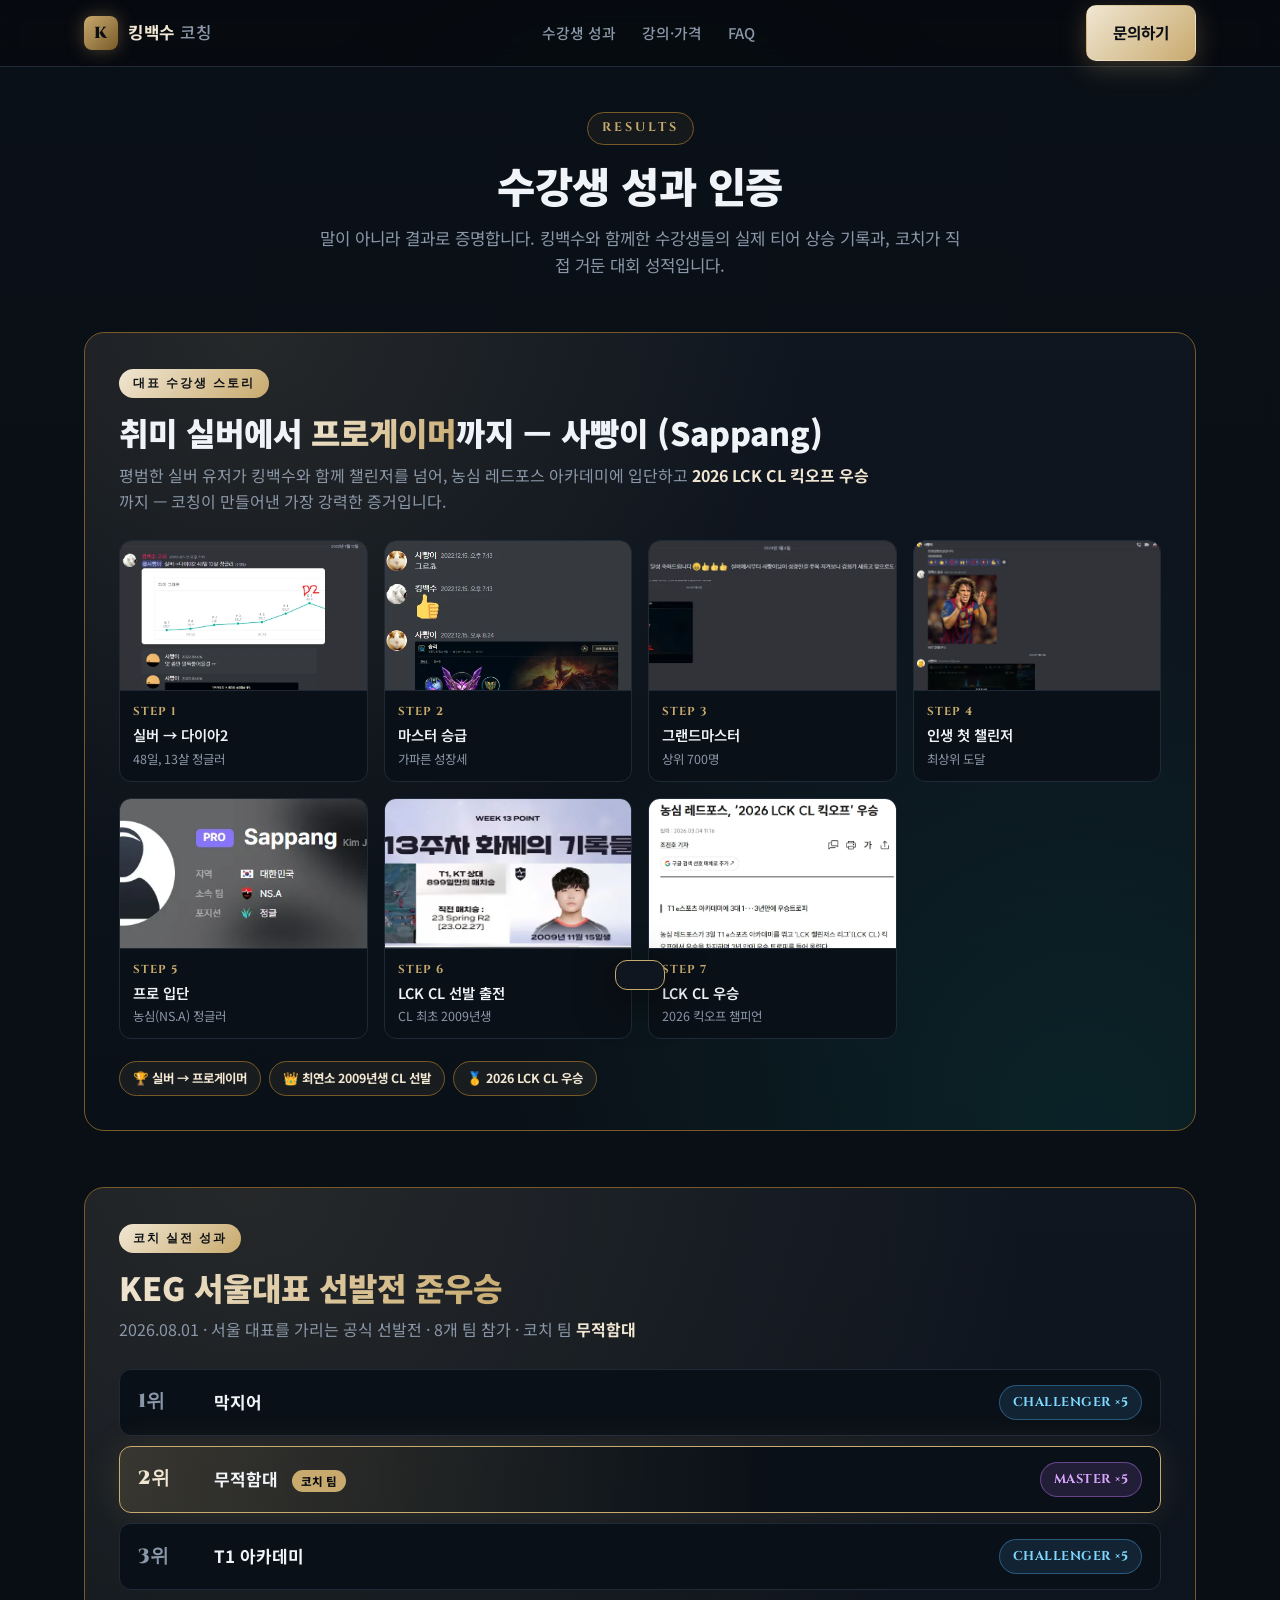
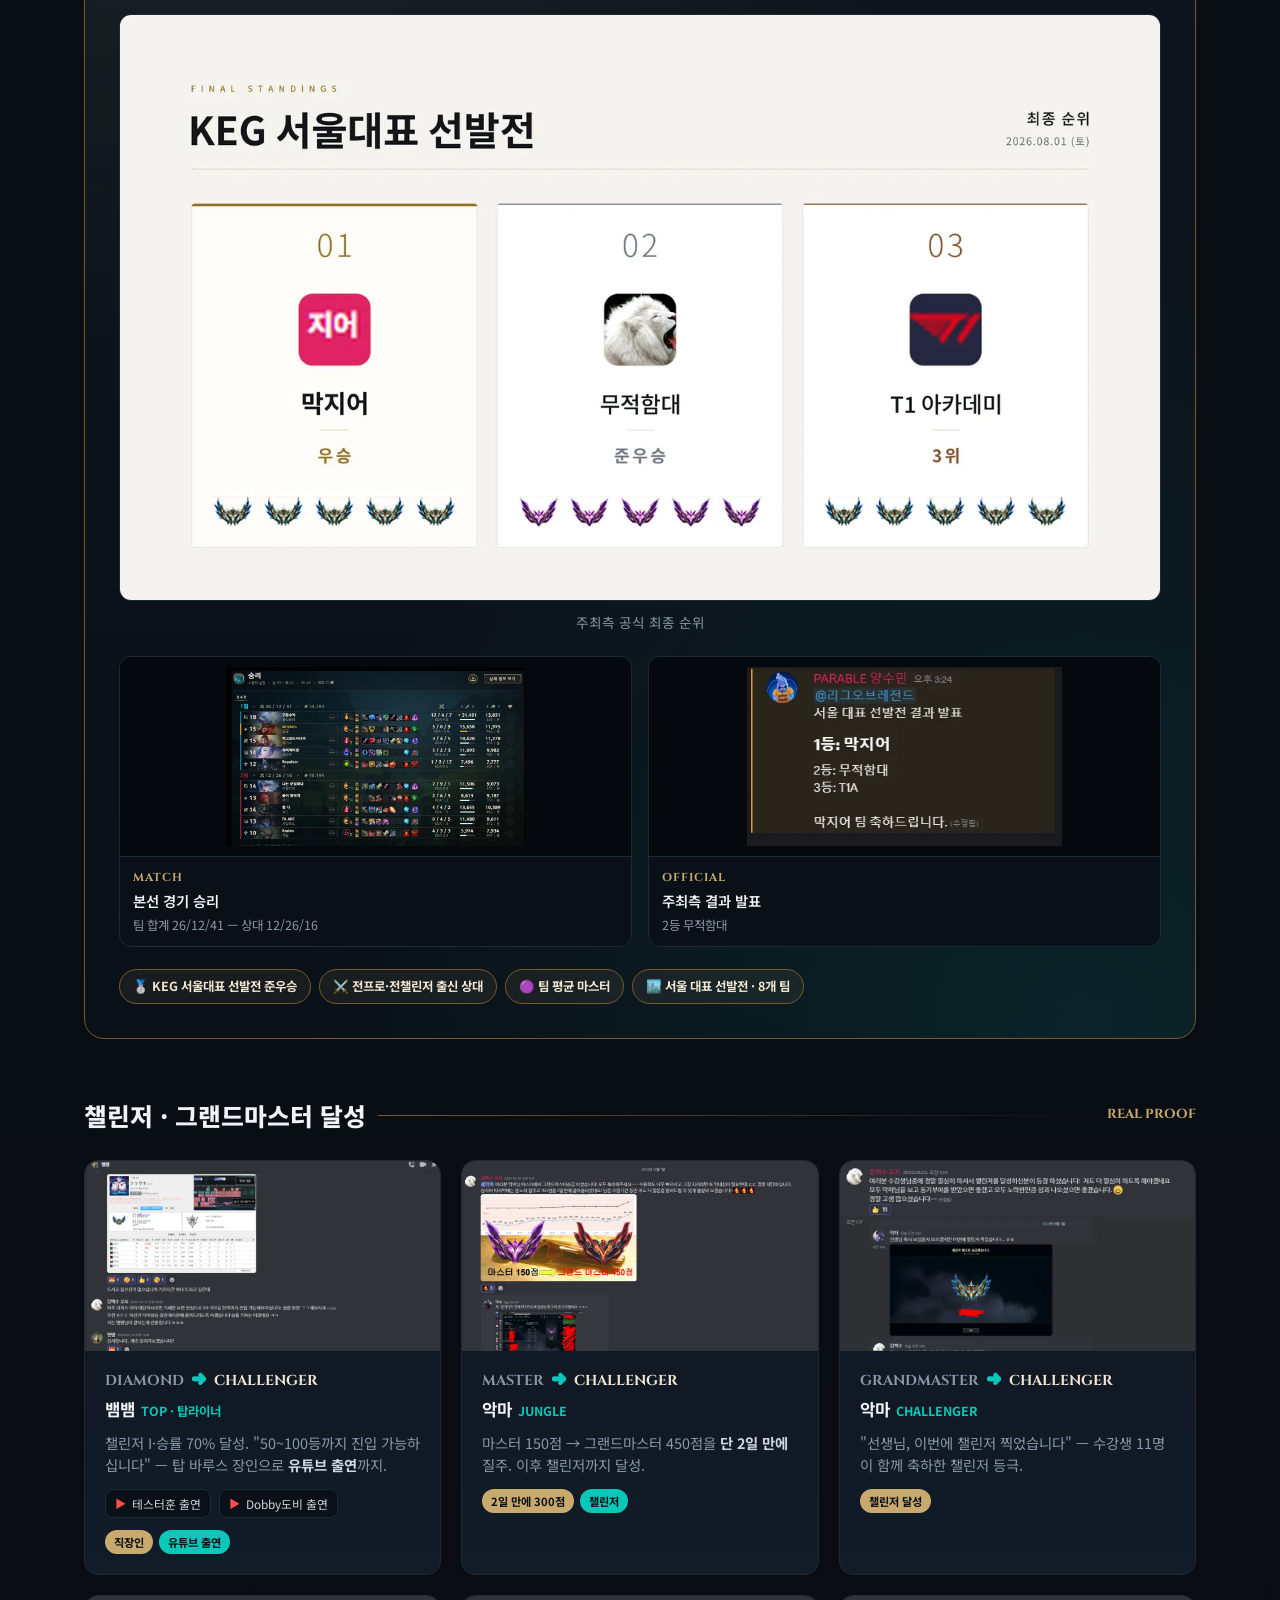
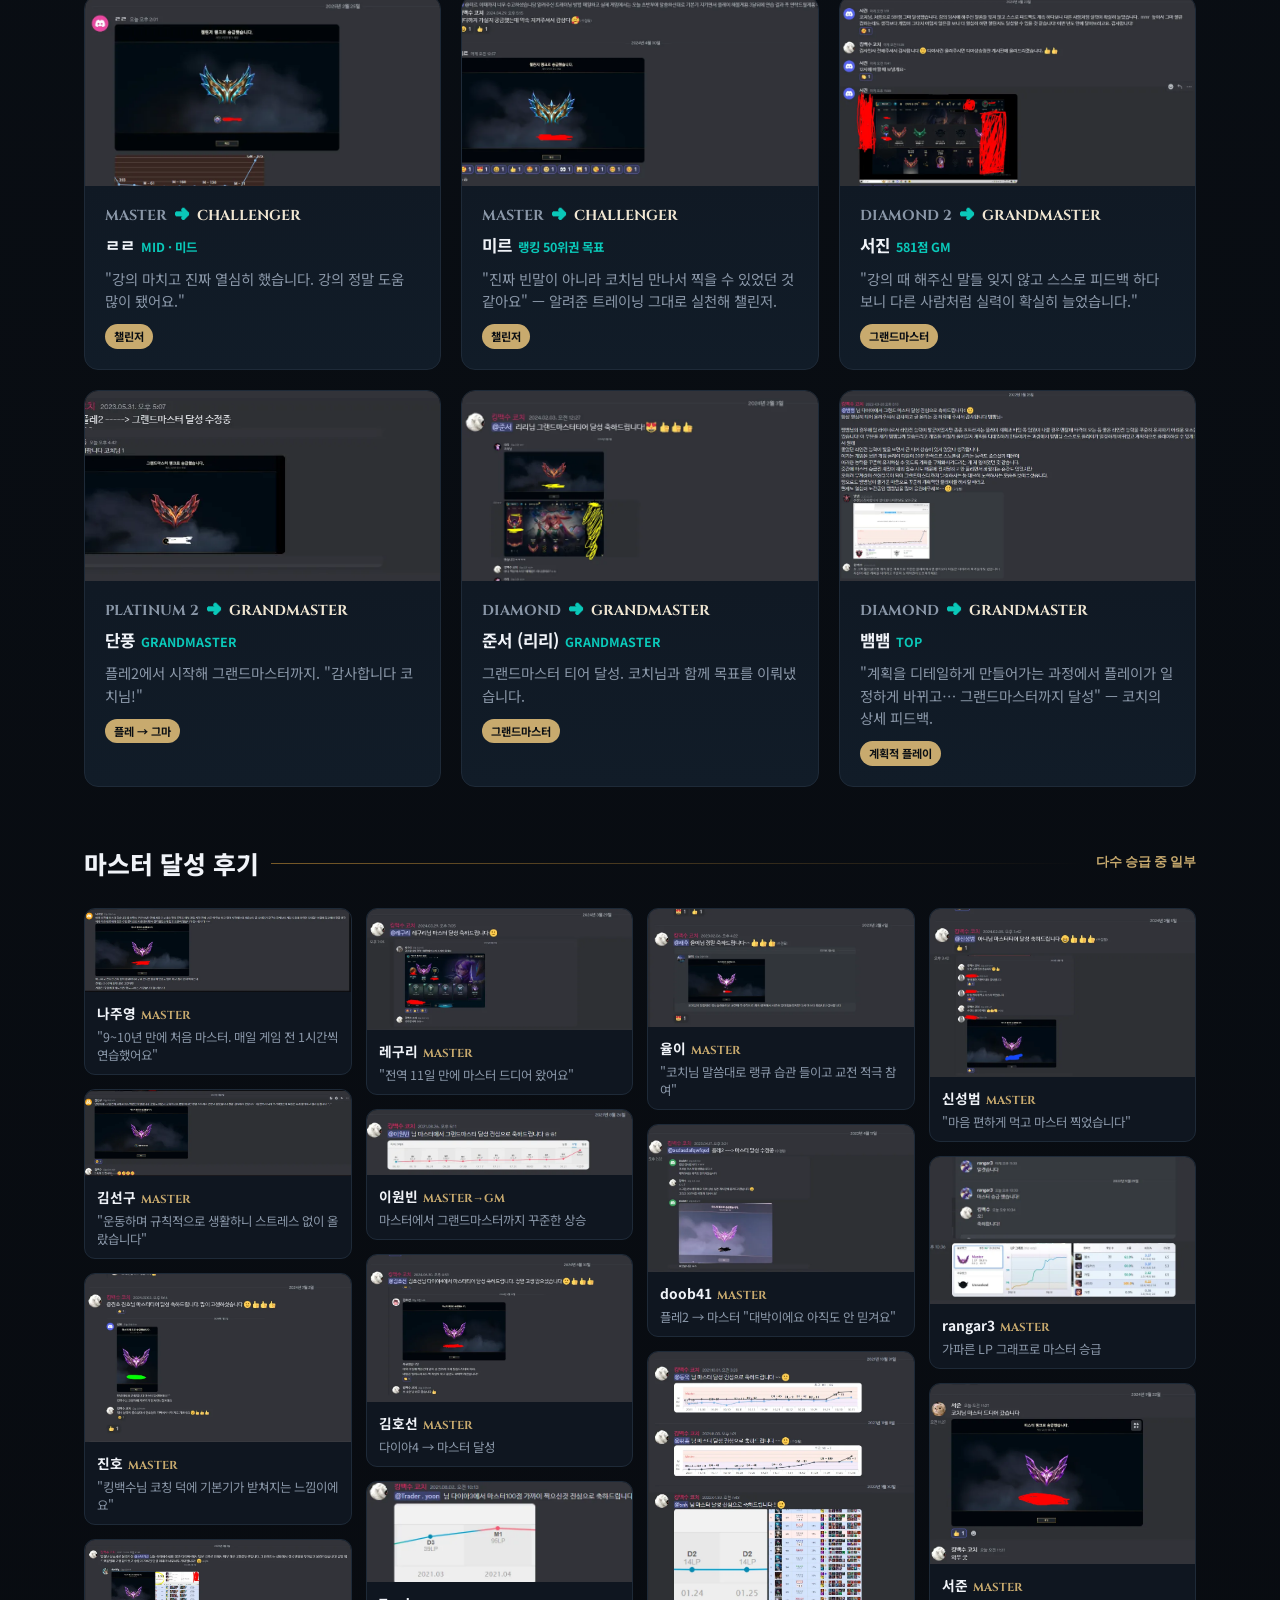
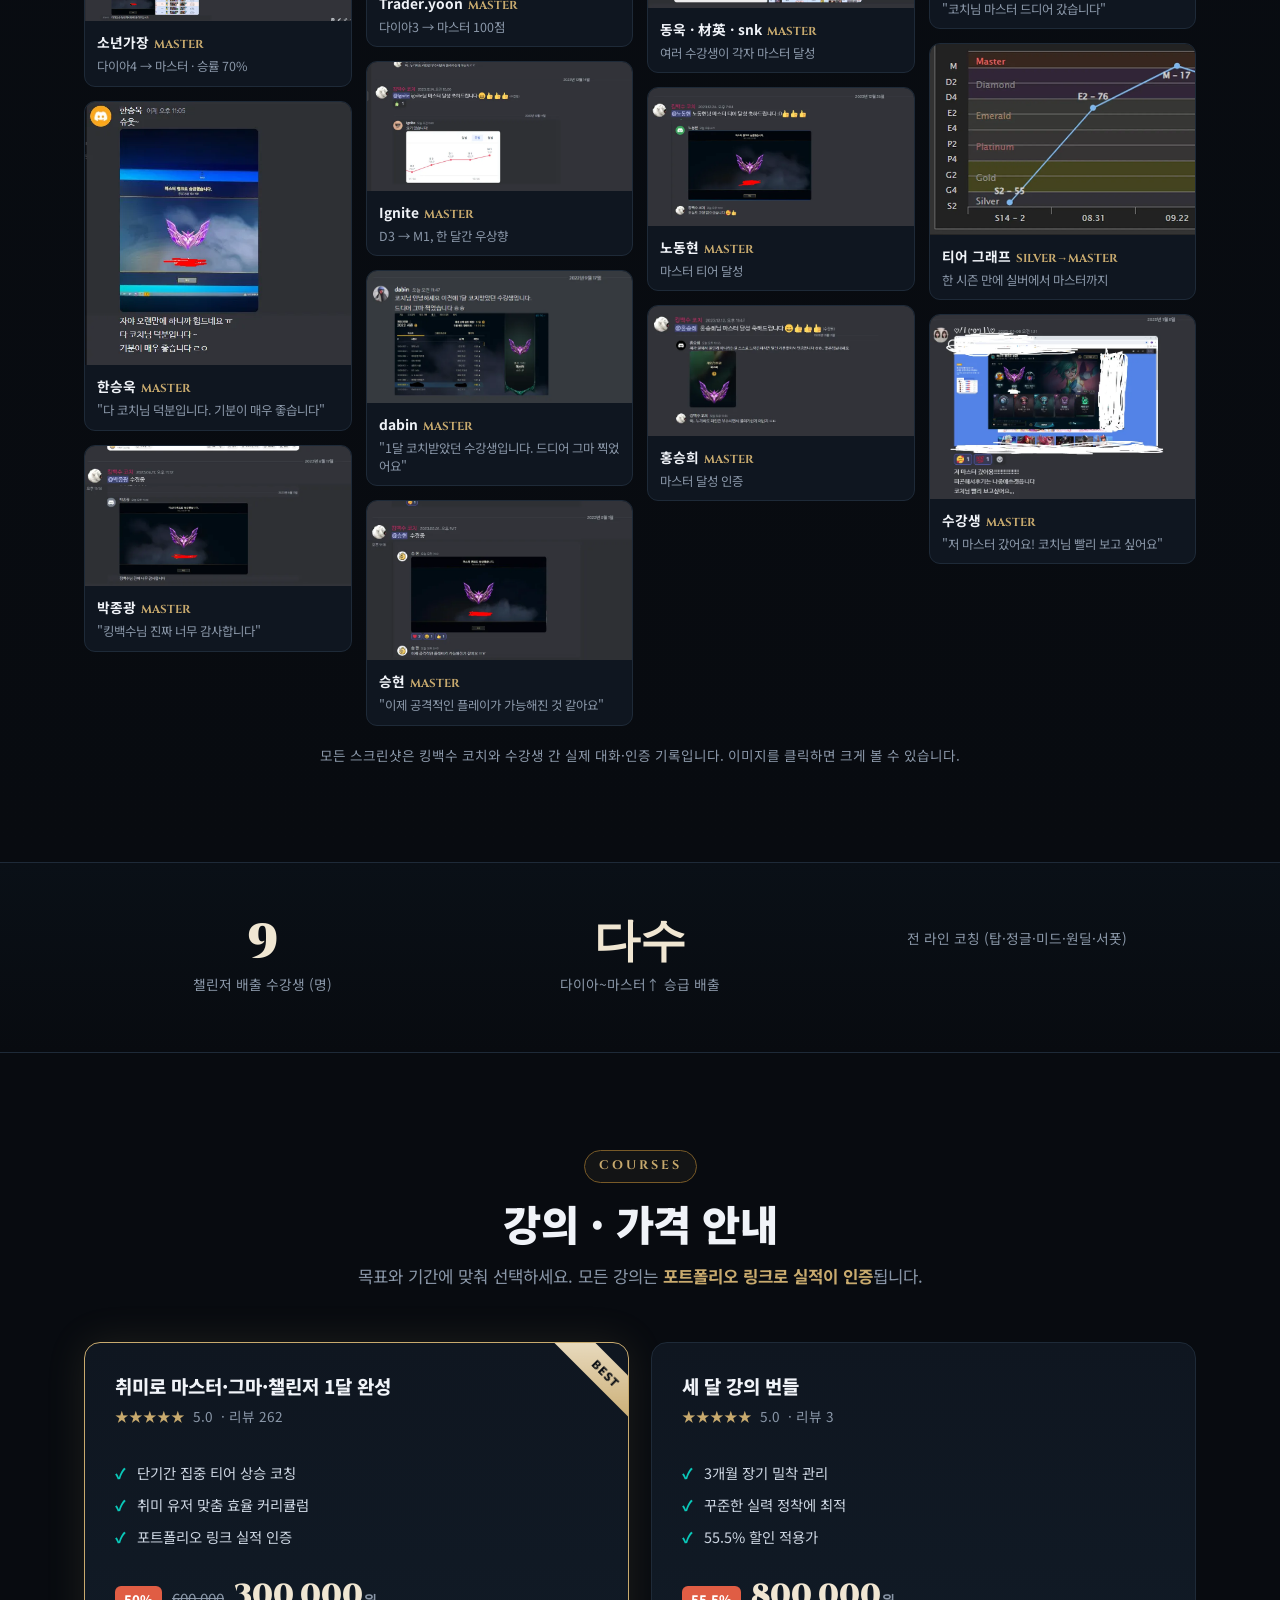
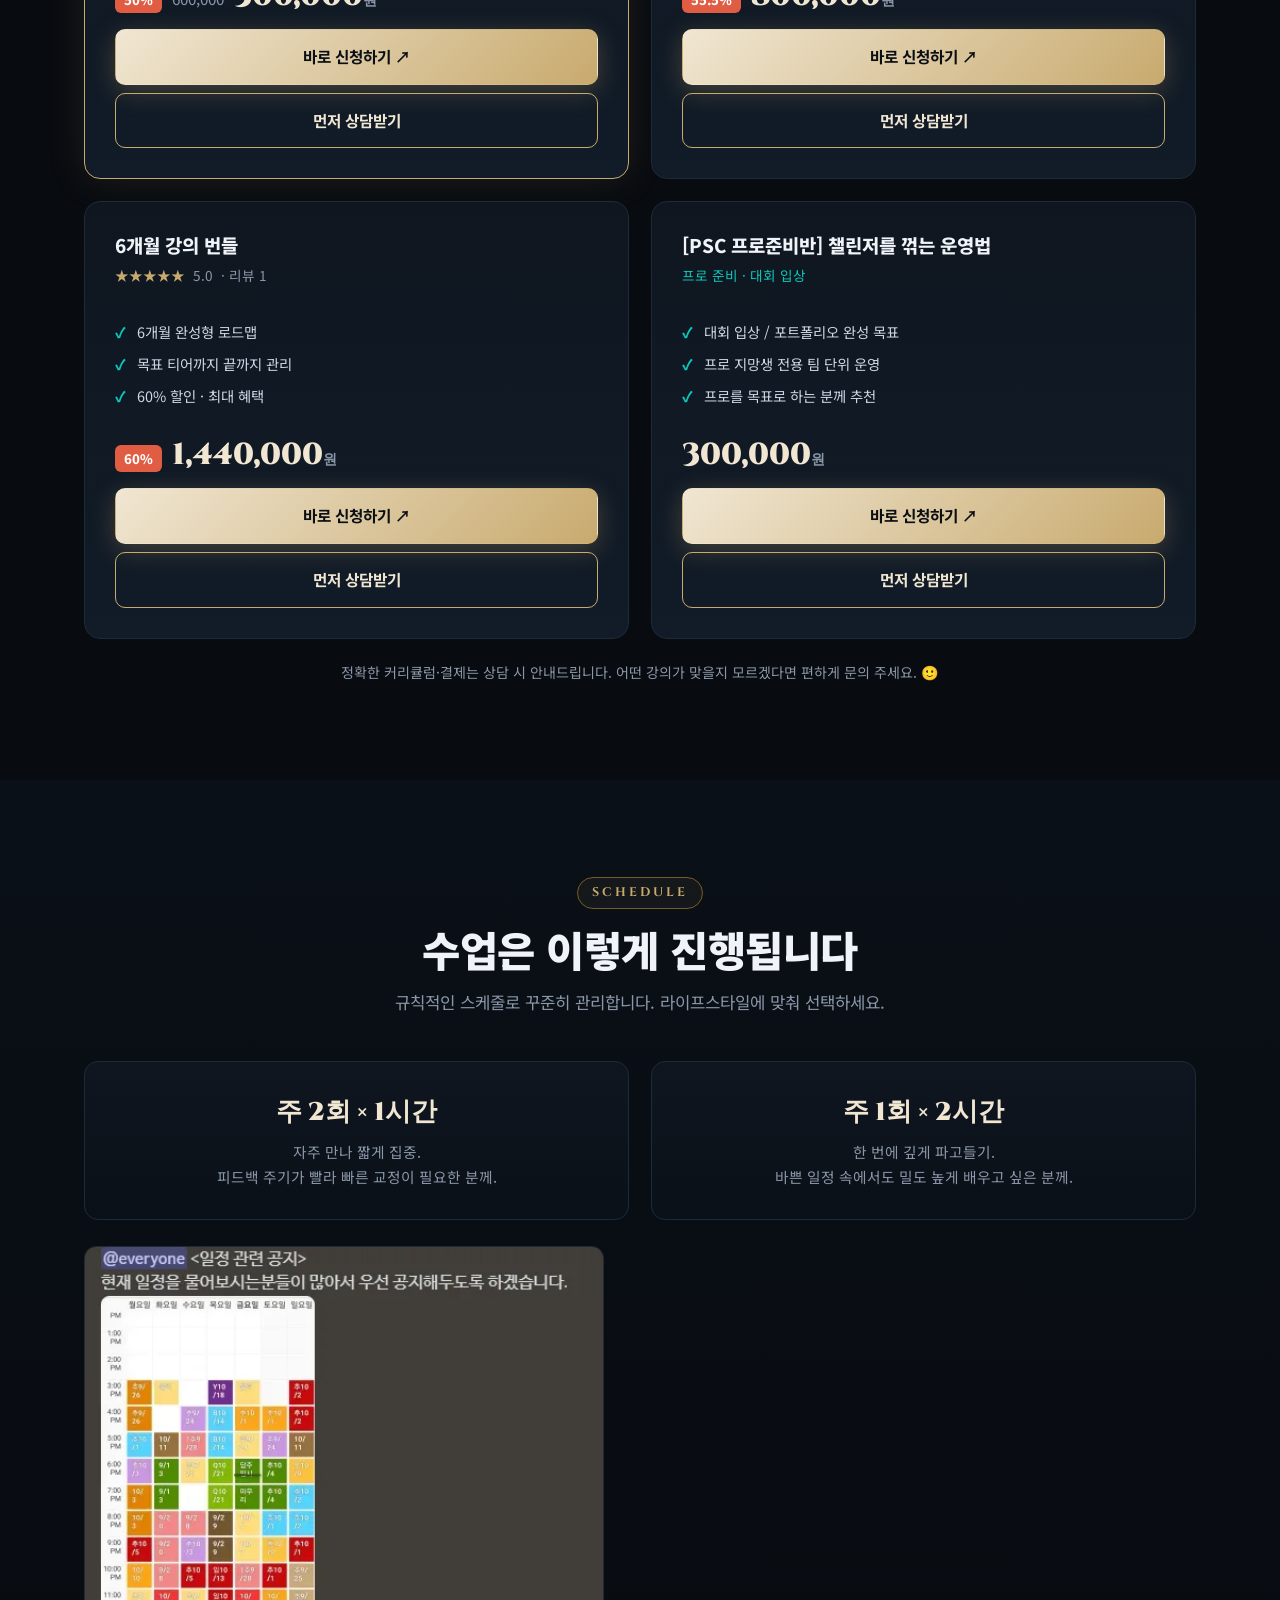
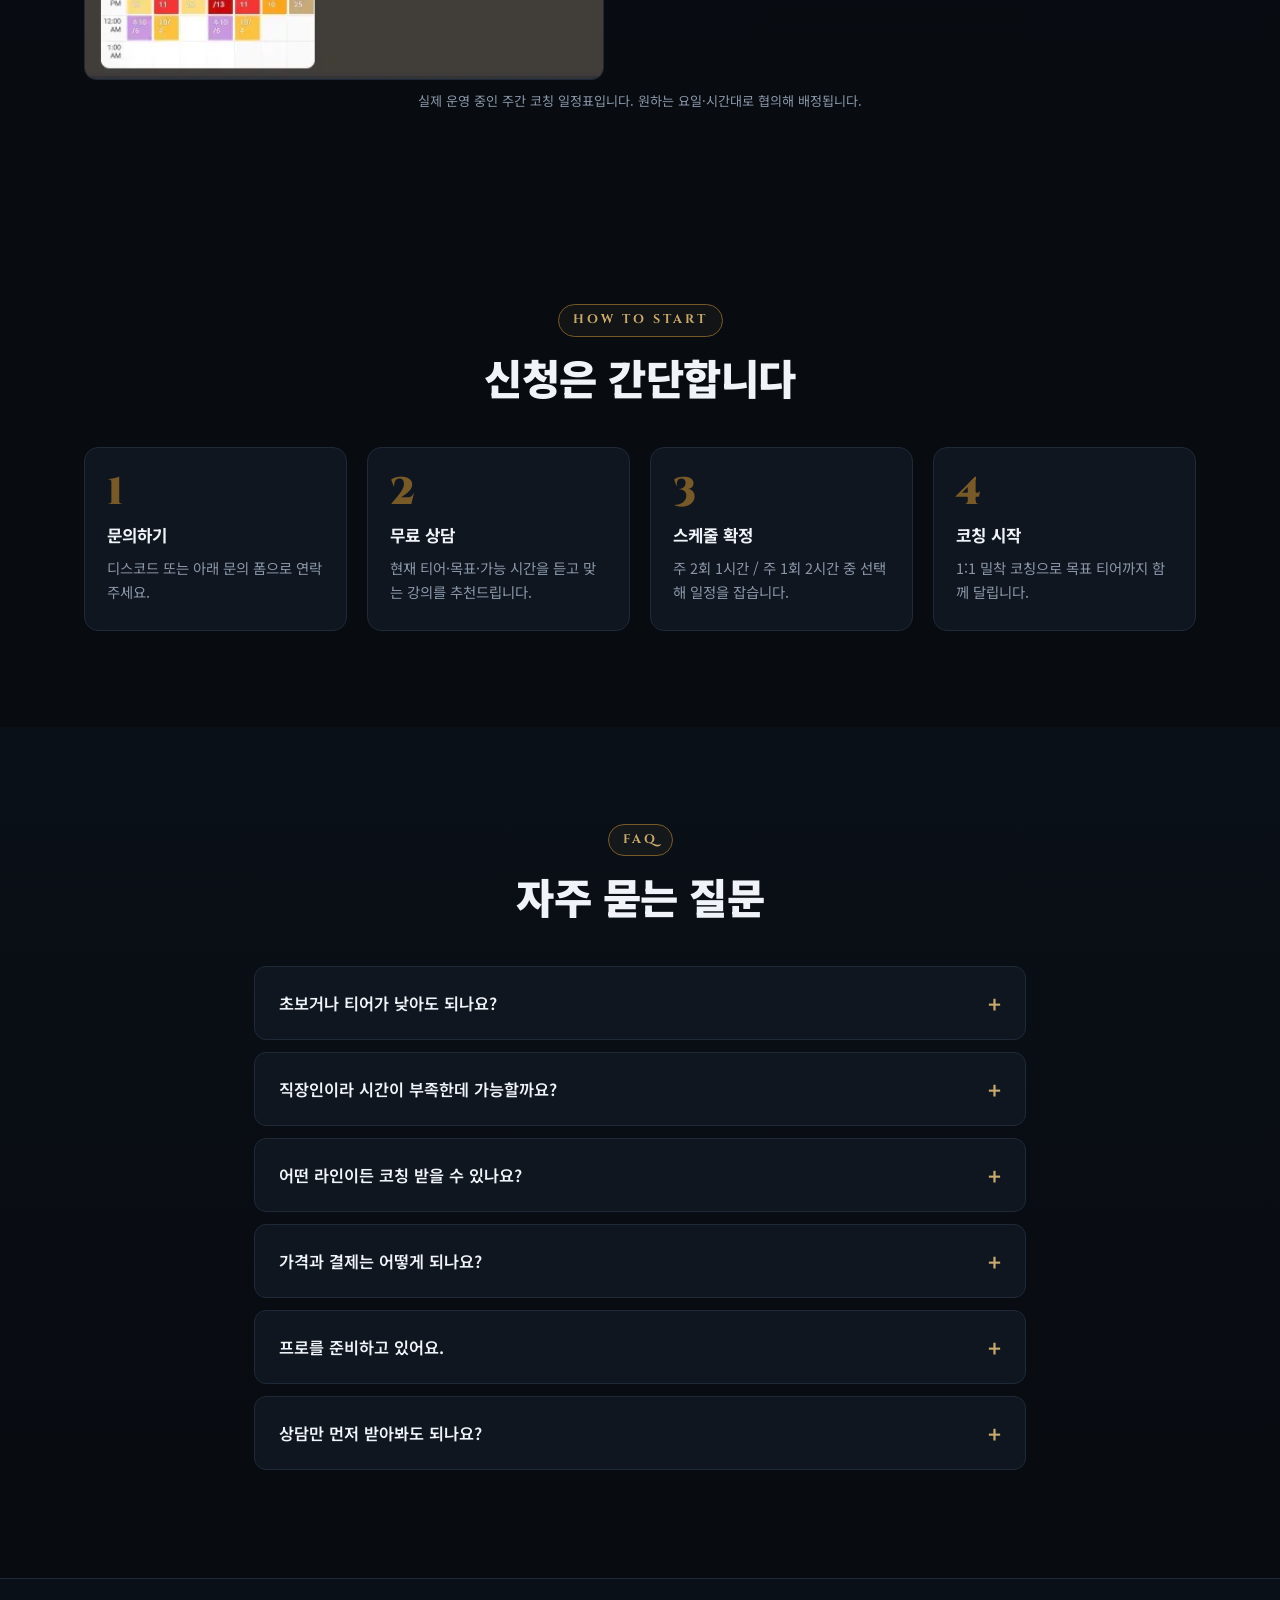
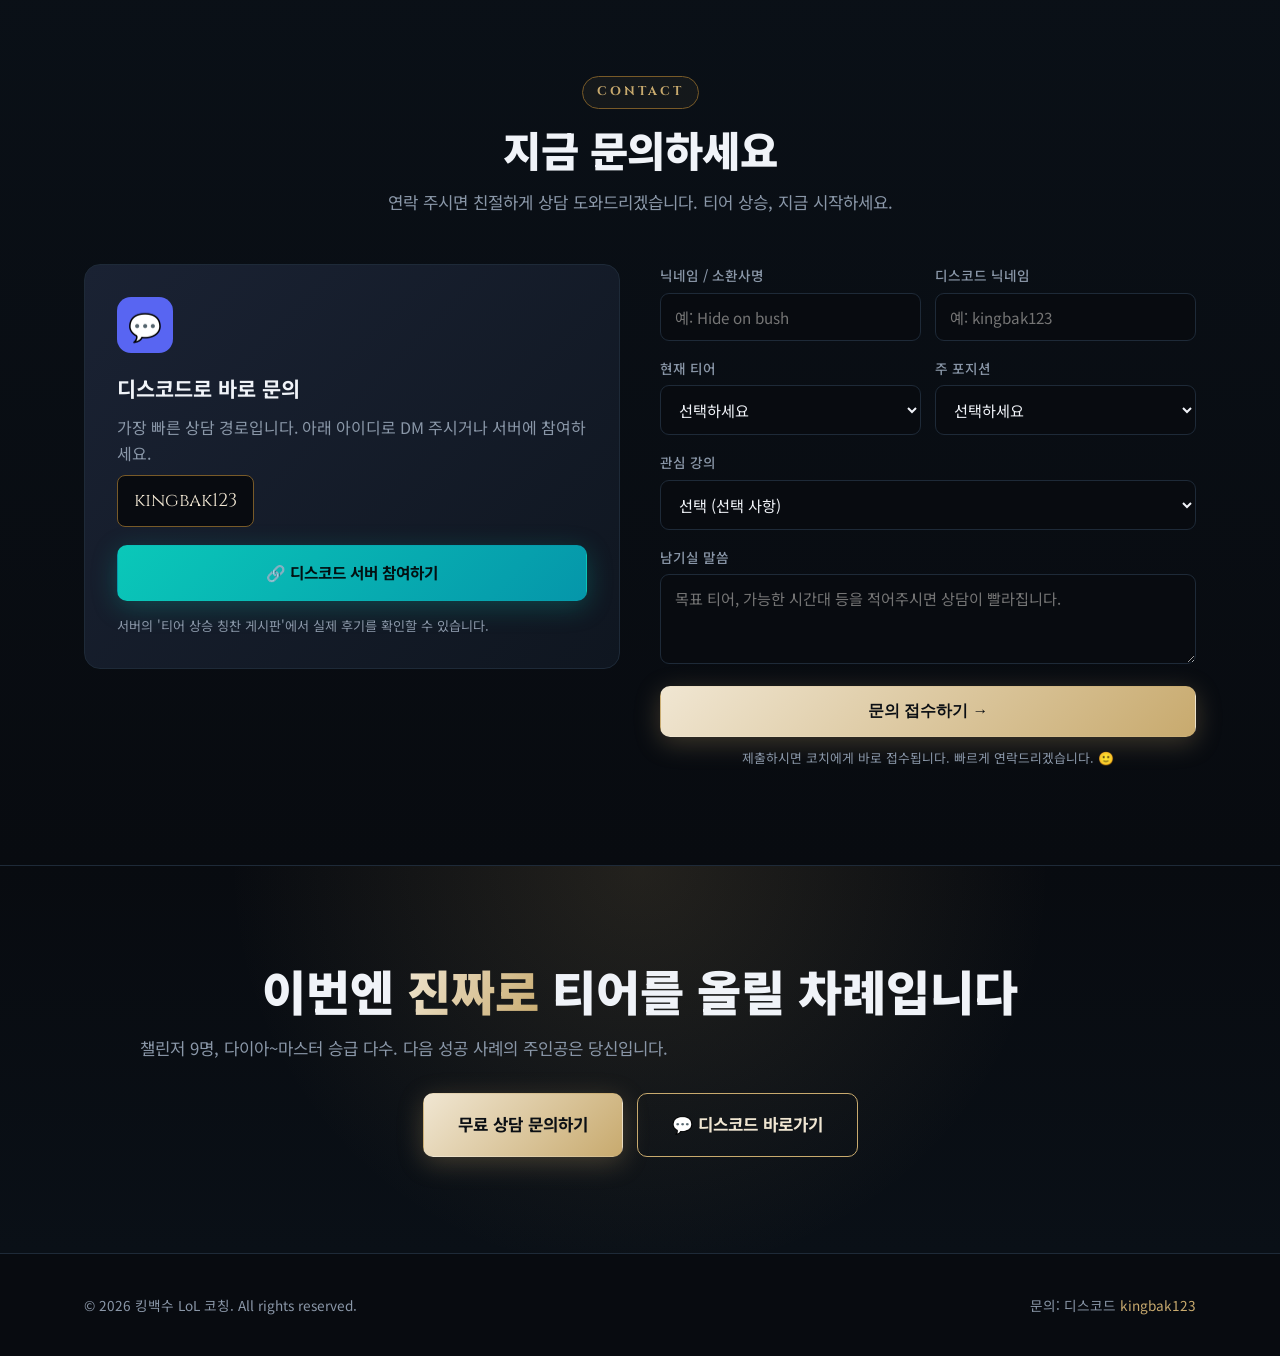
==== commit 2b30023a: "KEG 섹션 결과 중심 개편: 판매문구·대진표·밴픽 제거, 순위 비교 카드 추가" ====
--- a/index.html
+++ b/index.html
@@ -20,7 +20,7 @@
 <link rel="preconnect" href="https://fonts.googleapis.com" />
 <link rel="preconnect" href="https://fonts.gstatic.com" crossorigin />
 <link href="https://fonts.googleapis.com/css2?family=Cinzel:wght@600;700;900&family=Noto+Sans+KR:wght@400;500;700;900&display=swap" rel="stylesheet" />
-<link rel="stylesheet" href="style.css?v=8" />
+<link rel="stylesheet" href="style.css?v=11" />
 </head>
 <body id="top">
 <div class="bg-fx"></div>
@@ -71,43 +71,42 @@
     <!-- ===== 코치 실전 성과 (KEG 서울대표 선발전) ===== -->
     <div class="spotlight reveal" style="margin-top:28px">
       <span class="spot-tag">코치 실전 성과</span>
-      <h3>평균 마스터로 전프로들과 겨뤄 — <span class="hl">KEG 서울대표 선발전 준우승</span></h3>
-      <p class="desc">코치가 직접 팀(무적함대)을 이끌고 출전. 8개 팀 토너먼트에서 <b style="color:var(--gold-bright)">결승까지 전승</b>으로 올라, 전프로·전챌린저 출신이 포진한 팀들 사이에서 2위에 올랐습니다. 유일한 패배는 LPL 출신 전프로가 있던 우승팀에게 내준 결승뿐입니다.</p>
-
-      <div class="spot-hero">
+      <h3><span class="hl">KEG 서울대표 선발전 준우승</span></h3>
+      <p class="desc">2026.08.01 · 서울 대표를 가리는 공식 선발전 · 8개 팀 참가 · 코치 팀 <b style="color:var(--gold-bright)">무적함대</b></p>
+
+      <div class="rank-compare">
+        <div class="rc-row">
+          <span class="rc-pos">1위</span>
+          <span class="rc-team">막지어</span>
+          <span class="rc-tier chal">CHALLENGER ×5</span>
+        </div>
+        <div class="rc-row us">
+          <span class="rc-pos">2위</span>
+          <span class="rc-team">무적함대 <em>코치 팀</em></span>
+          <span class="rc-tier mast">MASTER ×5</span>
+        </div>
+        <div class="rc-row">
+          <span class="rc-pos">3위</span>
+          <span class="rc-team">T1 아카데미</span>
+          <span class="rc-tier chal">CHALLENGER ×5</span>
+        </div>
+      </div>
+
+      <div class="spot-hero" style="margin-top:24px">
         <img src="images/keg-standings.webp" alt="KEG 서울대표 선발전 최종 순위 — 2위 무적함대" loading="lazy">
-        <p class="spot-cap">최종 순위 · 2026.08.01 — 1위 막지어 / <b>2위 무적함대(코치 팀)</b> / 3위 T1 아카데미</p>
-      </div>
-
-      <div class="spot-hero" style="margin-top:26px">
-        <img src="images/keg-bracket.webp" alt="KEG 서울대표 선발전 대진표 — 무적함대 경로" loading="lazy">
-        <p class="spot-cap">공식 대진표 — 금색 표시가 무적함대(코치 팀) 경로입니다</p>
-      </div>
-      <div class="kpath">
-        <span class="kp-step win">1R · PL <b>승</b></span>
-        <span class="kp-arr">→</span>
-        <span class="kp-step win">4강 · JD SU <b>승</b></span>
-        <span class="kp-arr">→</span>
-        <span class="kp-step lose">결승 · 막지어 <b>패</b></span>
-      </div>
-      <p class="spot-cap" style="margin-top:12px">유일한 패배는 <b>LPL 출신 전프로가 있던 우승팀에게 내준 결승 한 경기</b>뿐입니다</p>
-
-      <div class="kpoints">
-        <div class="kpoint"><div class="kn">DRAFT 01</div><div class="kt">상대 전적 데이터 분석</div><div class="kd">최근 30일 기록을 확인해, 상대가 최근 부진했던 챔피언을 의도적으로 열어두고 유도했습니다.</div></div>
-        <div class="kpoint"><div class="kn">DRAFT 02</div><div class="kt">구도 설계</div><div class="kd">핵심 챔피언을 밴하고 상대 주력을 먼저 가져와, 원하는 라인 구도를 만들어 두고 시작했습니다.</div></div>
-        <div class="kpoint"><div class="kn">DRAFT 03</div><div class="kt">선수를 믿는 선택</div><div class="kd">팀원이 자주 쓰지 않던 챔피언을 맡겼고, KDA 9.0으로 응답했습니다.</div></div>
-      </div>
-
-      <div class="journey j3" style="margin-top:22px">
-        <div class="jstep"><img class="jshot" src="images/keg-scoreboard.webp" alt="KEG 경기 결과 스코어보드" loading="lazy"><div class="jcap"><div class="n">MATCH</div><div class="t">밴픽이 그대로 적중</div><div class="s">우리 탑 12/4/7 · 팀 최고 딜량</div></div></div>
-        <div class="jstep"><img class="jshot" src="images/keg-official.webp" alt="주최측 결과 발표" loading="lazy"><div class="jcap"><div class="n">OFFICIAL</div><div class="t">주최측 공식 발표</div><div class="s">2등 무적함대</div></div></div>
-        <div class="jstep"><img class="jshot" src="images/drx-academy-win.webp" alt="DRX 아카데미 상대 승리" loading="lazy"><div class="jcap"><div class="n">PAST</div><div class="t">DRX 아카데미전 승리</div><div class="s">평균 마스터로 챌린저 팀 격파</div></div></div>
+        <p class="spot-cap">주최측 공식 최종 순위</p>
+      </div>
+
+      <div class="journey j2" style="margin-top:22px">
+        <div class="jstep"><img class="jshot" src="images/keg-scoreboard.webp" alt="KEG 경기 결과" loading="lazy"><div class="jcap"><div class="n">MATCH</div><div class="t">본선 경기 승리</div><div class="s">팀 합계 26/12/41 — 상대 12/26/16</div></div></div>
+        <div class="jstep"><img class="jshot" src="images/keg-official.webp" alt="주최측 결과 발표" loading="lazy"><div class="jcap"><div class="n">OFFICIAL</div><div class="t">주최측 결과 발표</div><div class="s">2등 무적함대</div></div></div>
       </div>
 
       <div class="spot-badges">
         <span class="sbadge">🥈 KEG 서울대표 선발전 준우승</span>
-        <span class="sbadge">⚔️ 평균 마스터 vs 전프로·전챌</span>
-        <span class="sbadge">🧠 밴픽 설계로 구도 장악</span>
+        <span class="sbadge">⚔️ 전프로·전챌린저 출신 상대</span>
+        <span class="sbadge">🟣 팀 평균 마스터</span>
+        <span class="sbadge">🏙️ 서울 대표 선발전 · 8개 팀</span>
       </div>
     </div>
 
@@ -482,6 +481,6 @@
 
 <div class="toast" id="toast"></div>
 
-<script src="script.js?v=8"></script>
+<script src="script.js?v=11"></script>
 </body>
 </html>
--- a/style.css
+++ b/style.css
@@ -361,20 +361,35 @@
 .kpoint .kt{color:var(--white);font-weight:700;font-size:1rem;margin-top:4px}
 .kpoint .kd{color:var(--text-dim);font-size:.87rem;margin-top:6px;line-height:1.55}
 
-/* 대회 진행 경로 요약 */
-.kpath{display:flex;align-items:center;gap:9px;flex-wrap:wrap;justify-content:center;margin-top:16px}
-.kp-step{font-size:.86rem;color:var(--text);border:1px solid var(--line);background:var(--bg-2);
-  border-radius:20px;padding:7px 15px;white-space:nowrap}
-.kp-step b{margin-left:6px}
-.kp-step.win{border-color:var(--gold-deep);color:var(--gold-bright)}
-.kp-step.win b{color:var(--teal)}
-.kp-step.lose{opacity:.72}
-.kp-step.lose b{color:var(--danger)}
-.kp-arr{color:var(--gold);font-weight:700}
-/* 3장짜리 근거 그리드 */
+/* 순위 비교 — 결과만 직관적으로 */
+.rank-compare{display:flex;flex-direction:column;gap:10px;margin-top:24px}
+.rc-row{display:grid;grid-template-columns:62px 1fr auto;align-items:center;gap:14px;
+  background:var(--bg-2);border:1px solid var(--line);border-radius:12px;padding:15px 18px}
+.rc-row.us{border-color:var(--gold);
+  background:linear-gradient(90deg,rgba(200,170,110,.16),var(--bg-2) 62%);
+  box-shadow:0 0 34px rgba(200,170,110,.13)}
+.rc-pos{font-family:'Cinzel',serif;font-size:1.2rem;font-weight:900;color:var(--text-dim)}
+.rc-row.us .rc-pos{color:var(--gold-bright)}
+.rc-team{color:var(--white);font-weight:700;font-size:1.06rem}
+.rc-team em{font-style:normal;font-size:.72rem;color:#0b0f14;background:var(--gold);
+  padding:3px 9px;border-radius:12px;margin-left:9px;font-weight:800;vertical-align:middle}
+.rc-tier{font-family:'Cinzel',serif;font-size:.8rem;font-weight:700;letter-spacing:.5px;
+  padding:6px 13px;border-radius:20px;white-space:nowrap}
+.rc-tier.chal{color:#7fd8ff;background:rgba(80,180,255,.12);border:1px solid rgba(80,180,255,.36)}
+.rc-tier.mast{color:#d9a6ff;background:rgba(190,120,255,.14);border:1px solid rgba(190,120,255,.42)}
+@media(max-width:600px){
+  .rc-row{grid-template-columns:44px 1fr;row-gap:9px;padding:13px 15px}
+  .rc-tier{grid-column:2}
+  .rc-team{font-size:.98rem}
+}
+
+/* 근거 그리드 (2·3장) */
 .journey.j3{grid-template-columns:repeat(3,1fr)}
+.journey.j2{grid-template-columns:repeat(2,1fr)}
+/* 증빙 2장은 잘리지 않게 전체 표시 */
+.journey.j2 .jshot{height:200px;object-fit:contain;object-position:center;padding:10px}
 @media(max-width:900px){.journey.j3{grid-template-columns:repeat(2,1fr)}}
-@media(max-width:520px){.journey.j3{grid-template-columns:1fr}}
+@media(max-width:520px){.journey.j3,.journey.j2{grid-template-columns:1fr}}
 
 /* ========== PROOF: testimonial cards (챌린저/그마) ========== */
 .subhead{display:flex;align-items:center;gap:12px;margin:0 0 24px}
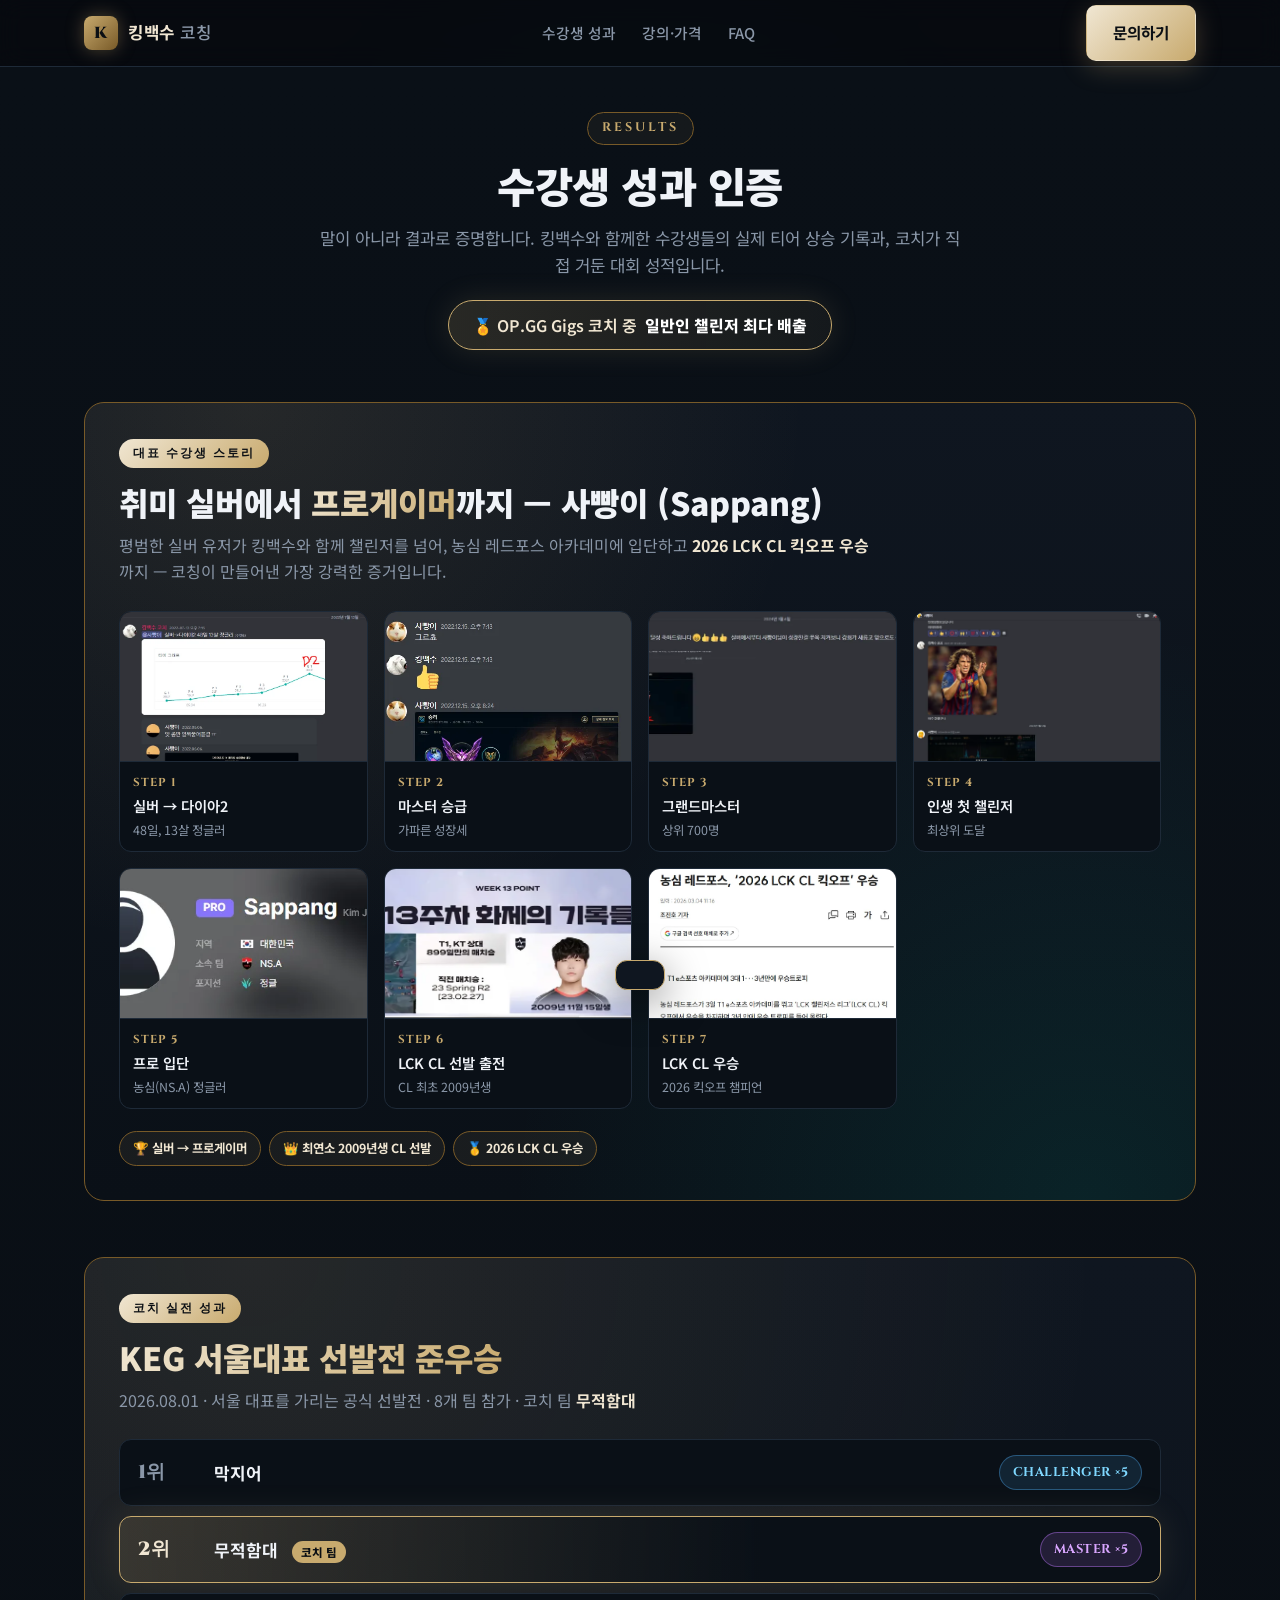
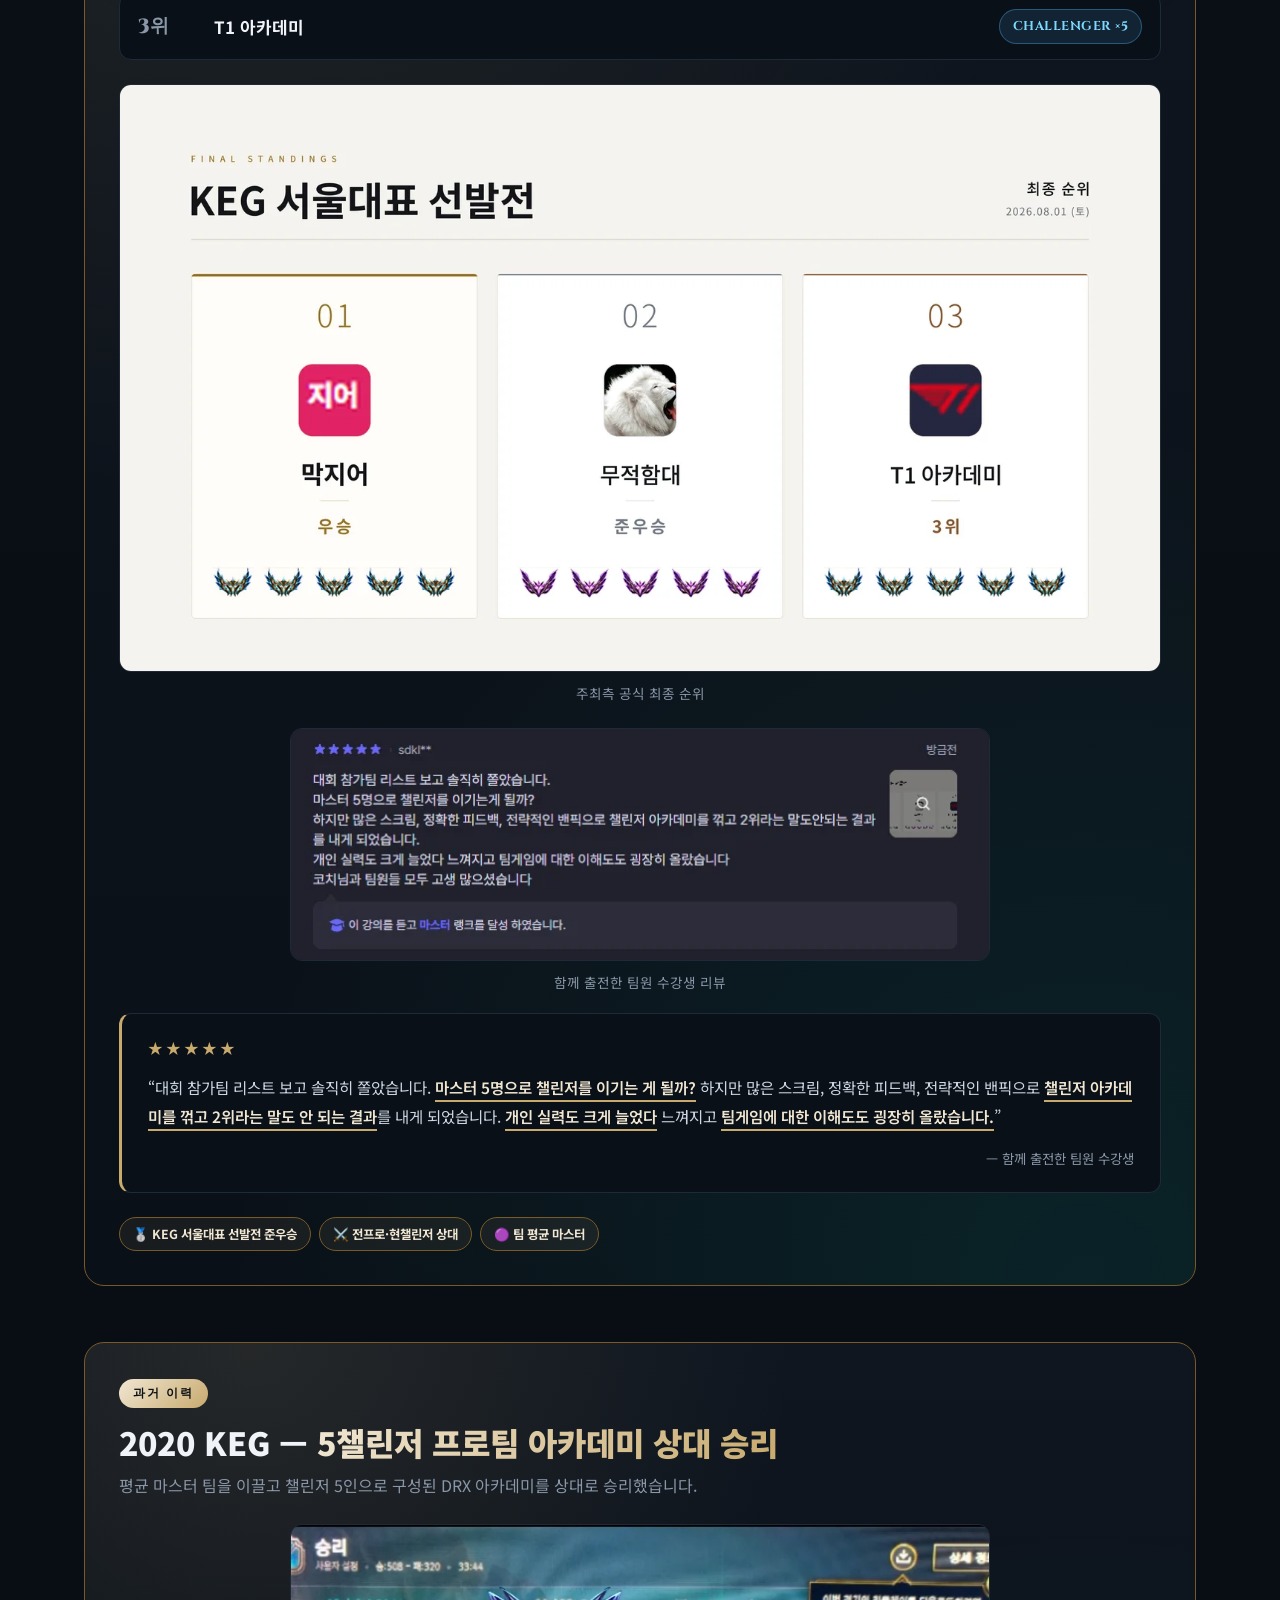
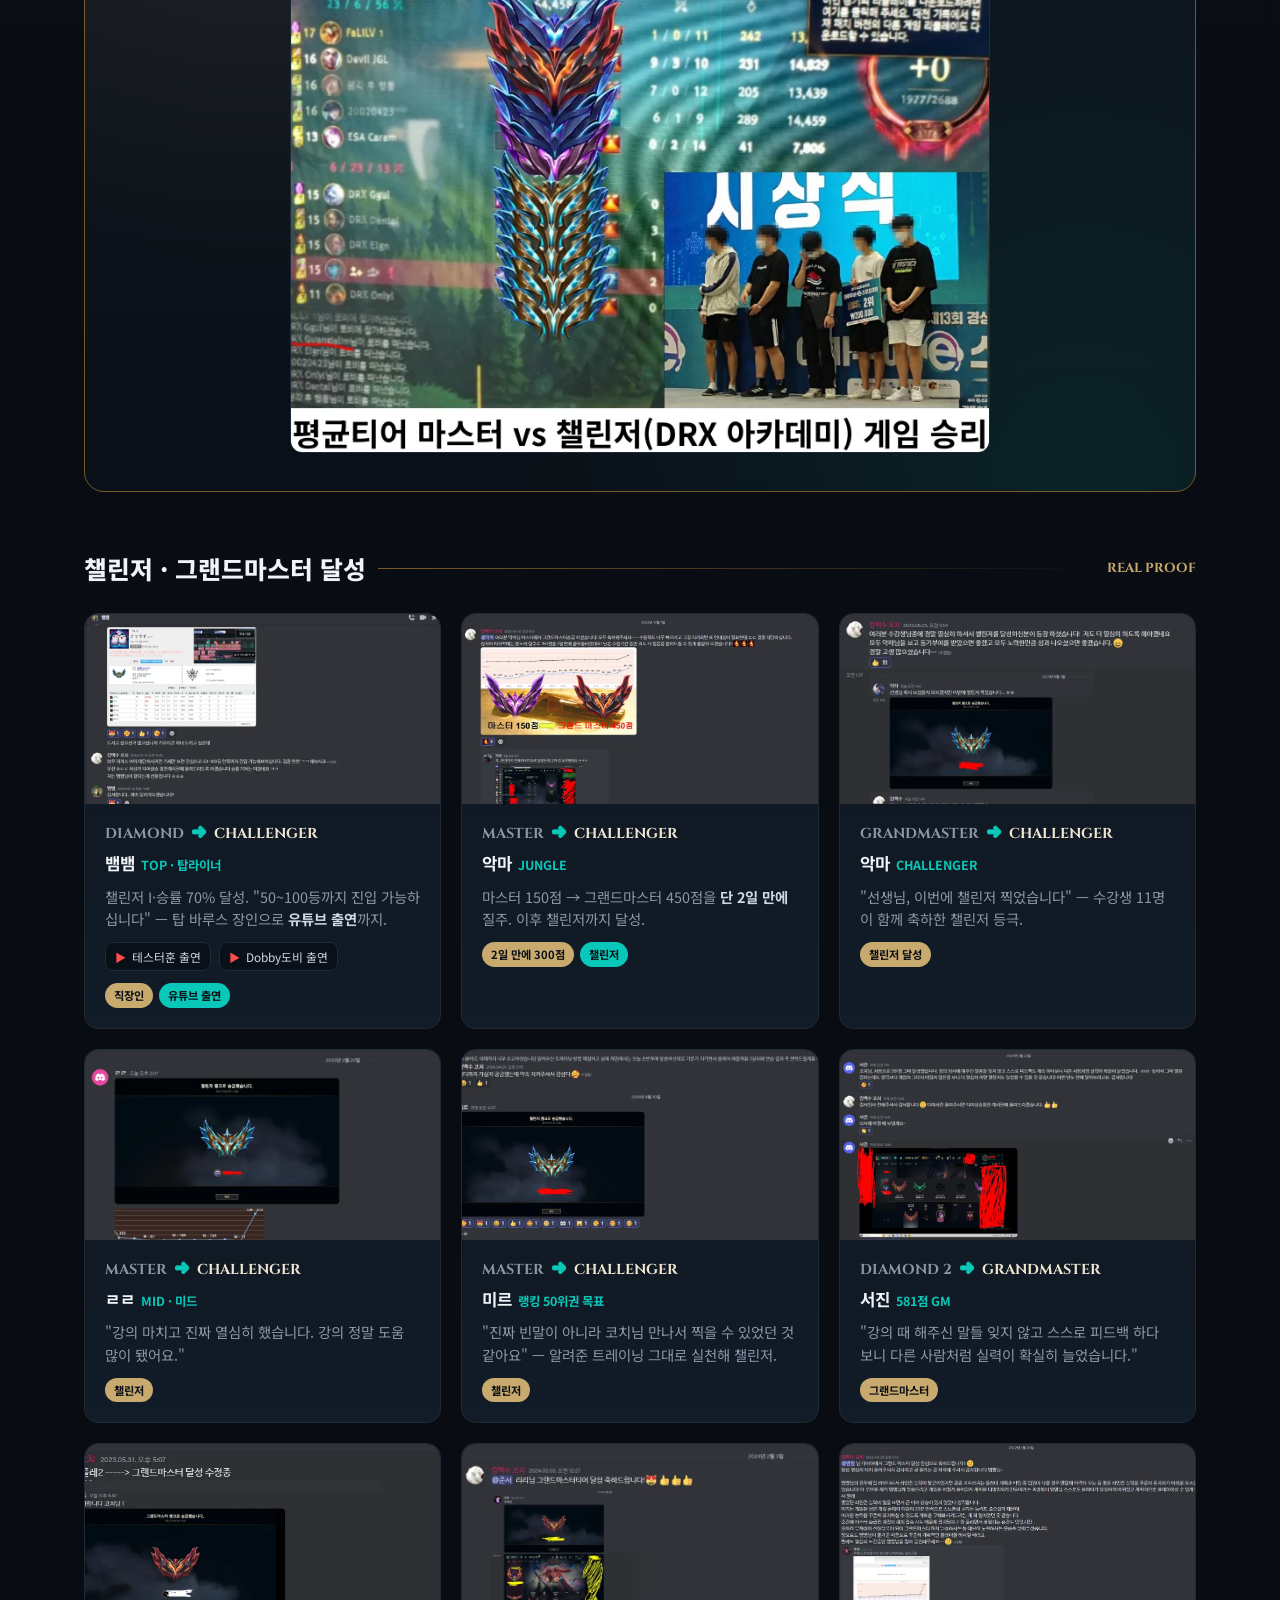
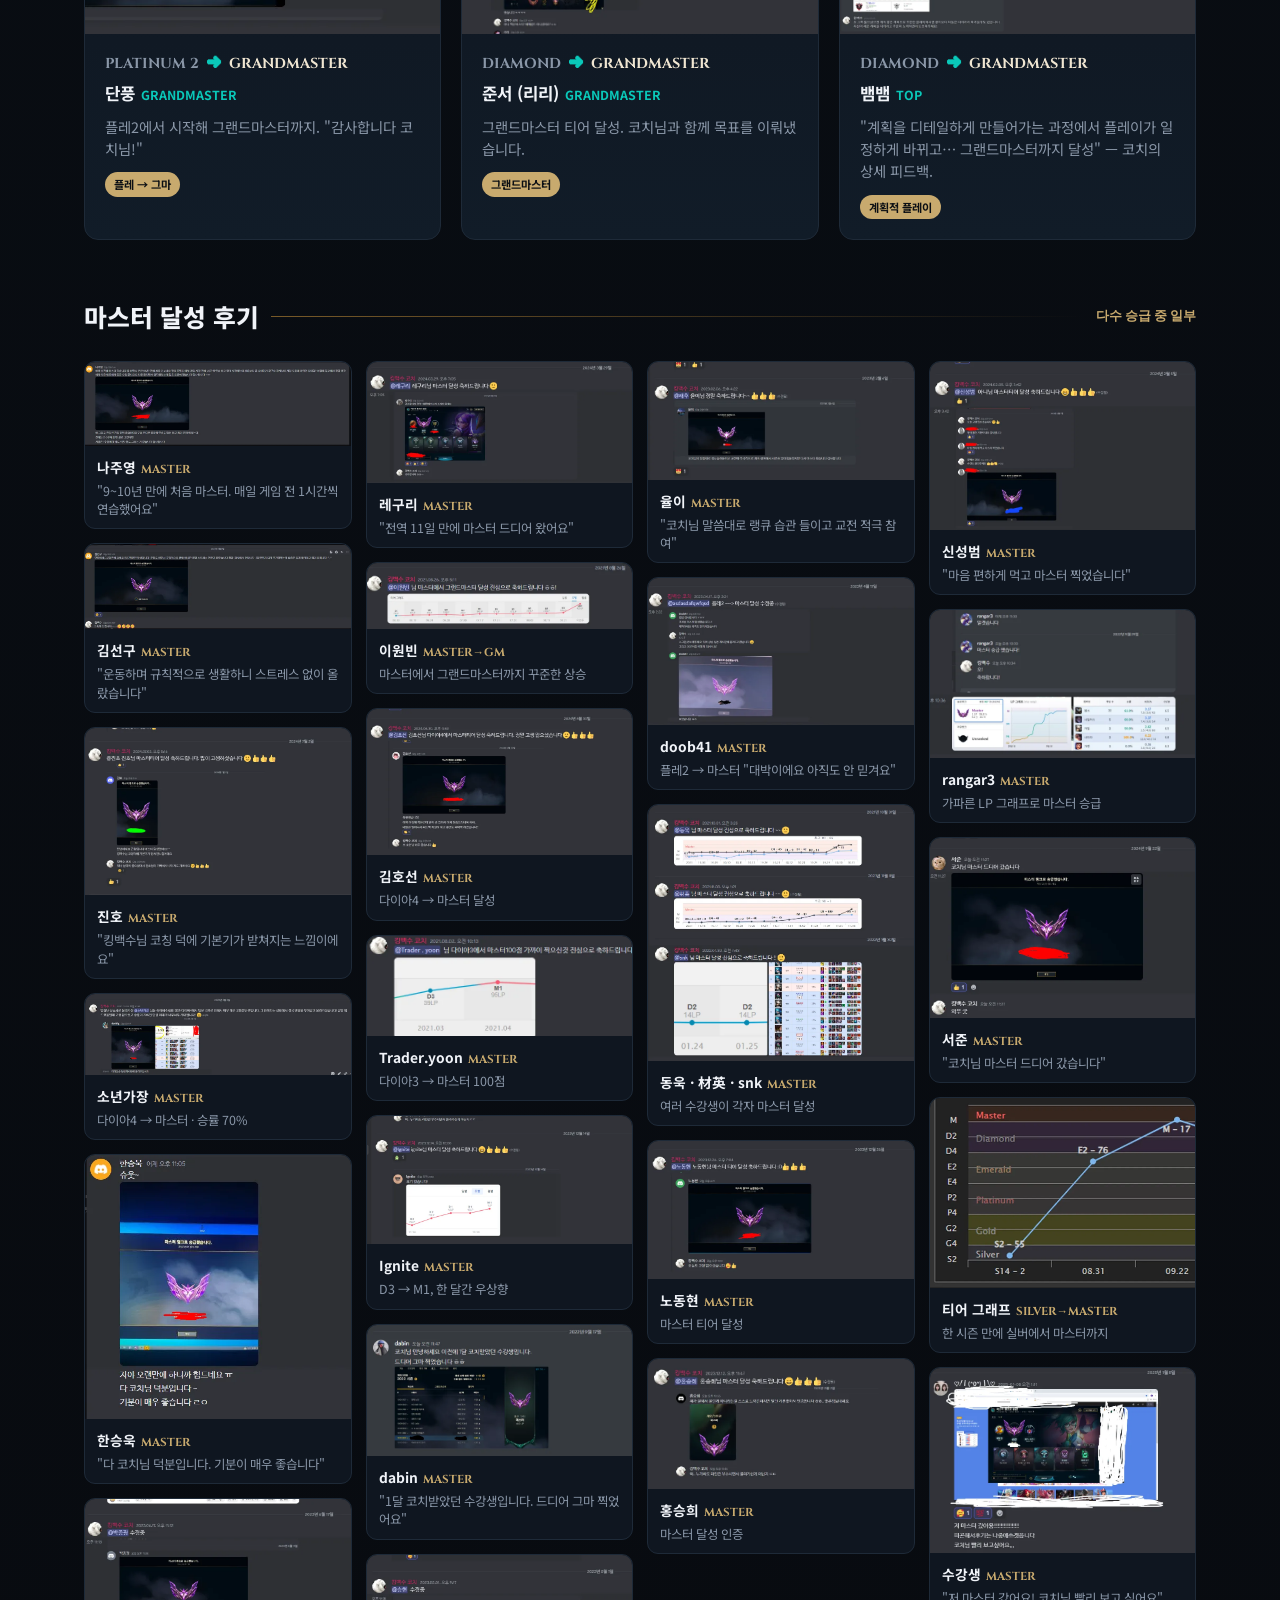
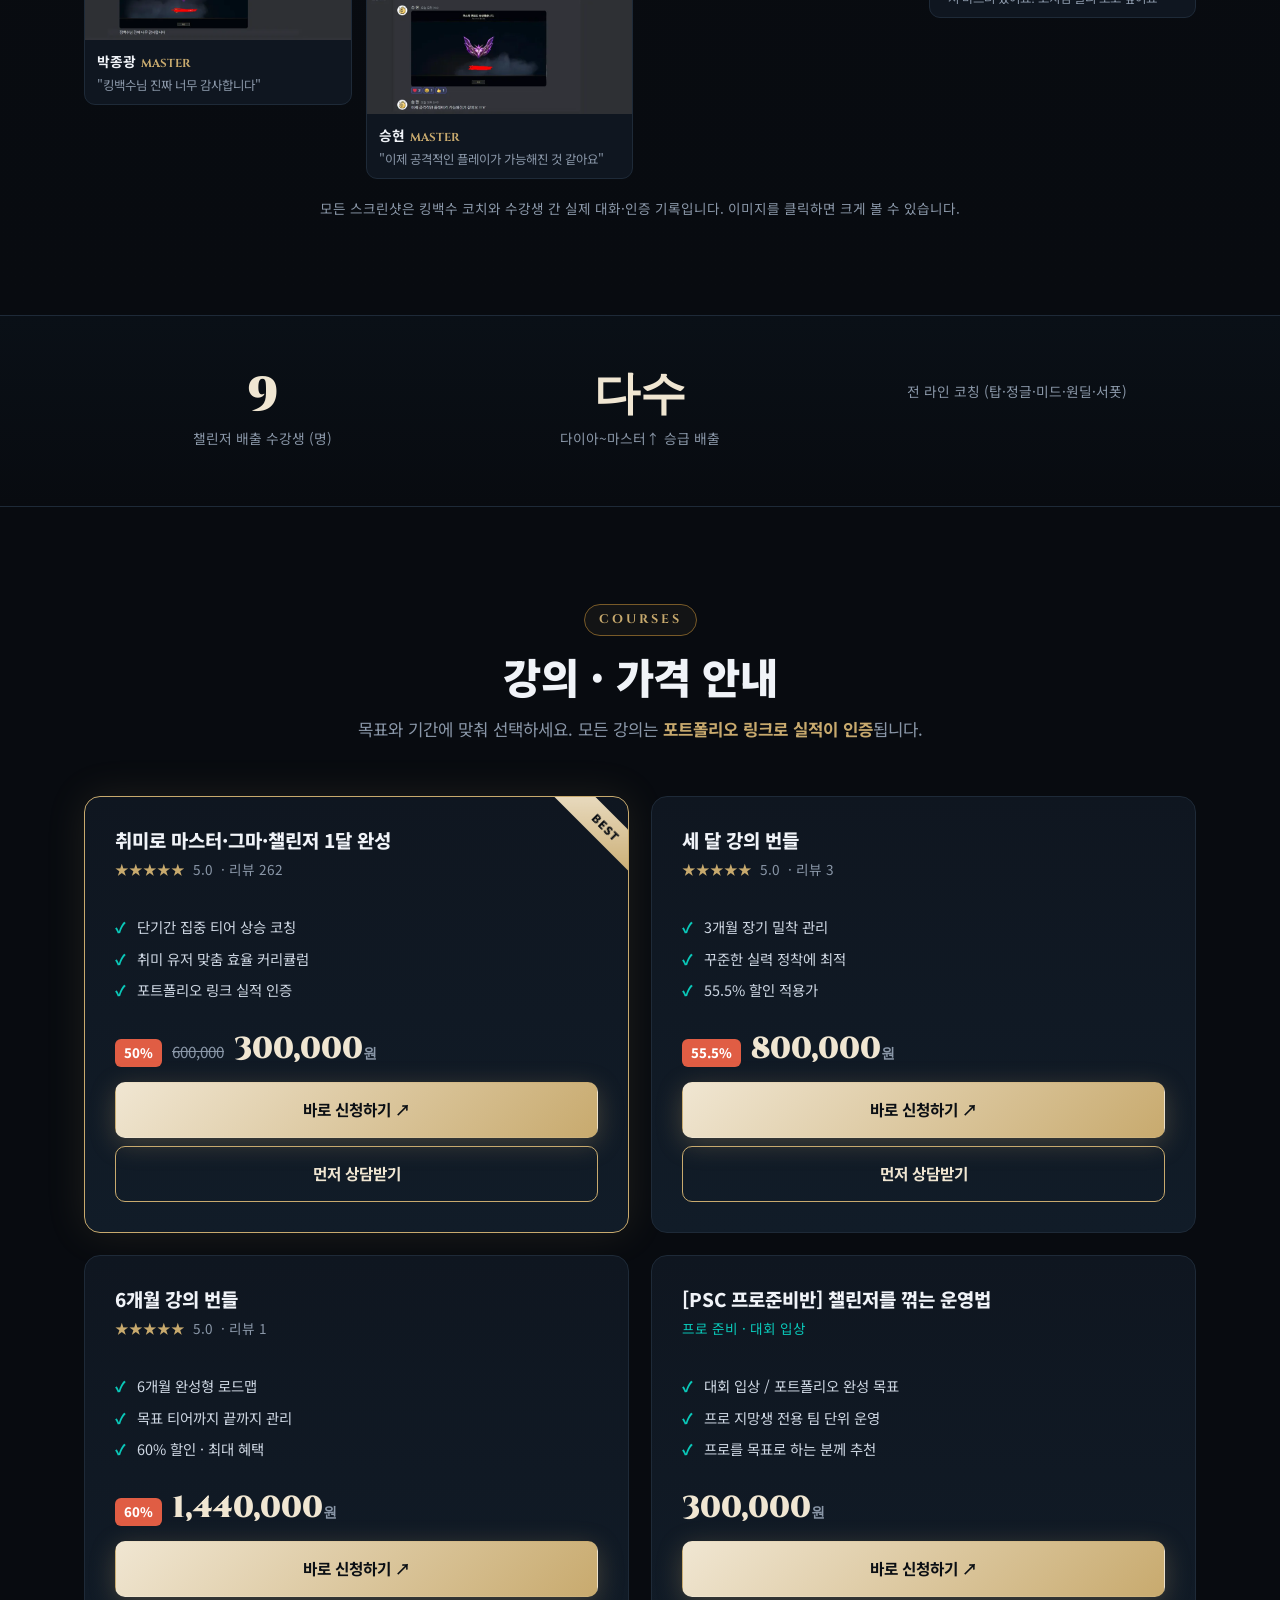
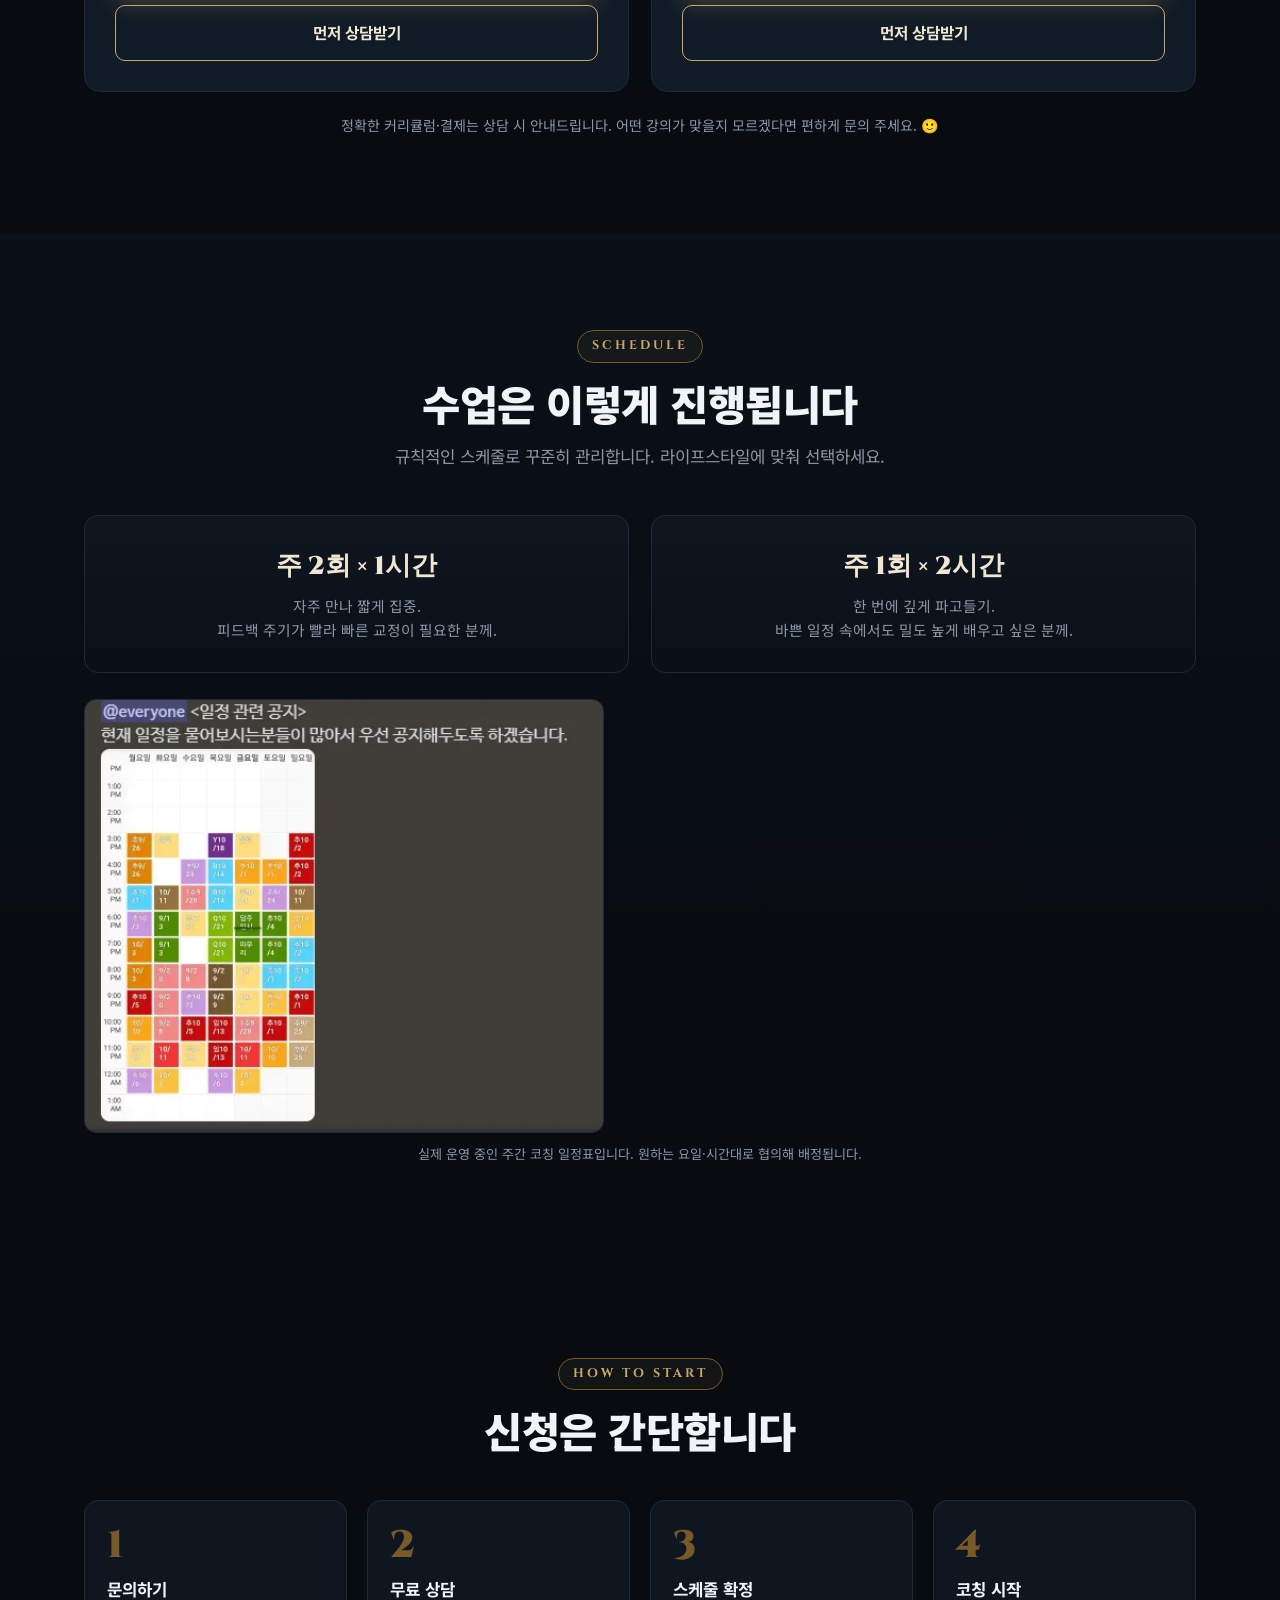
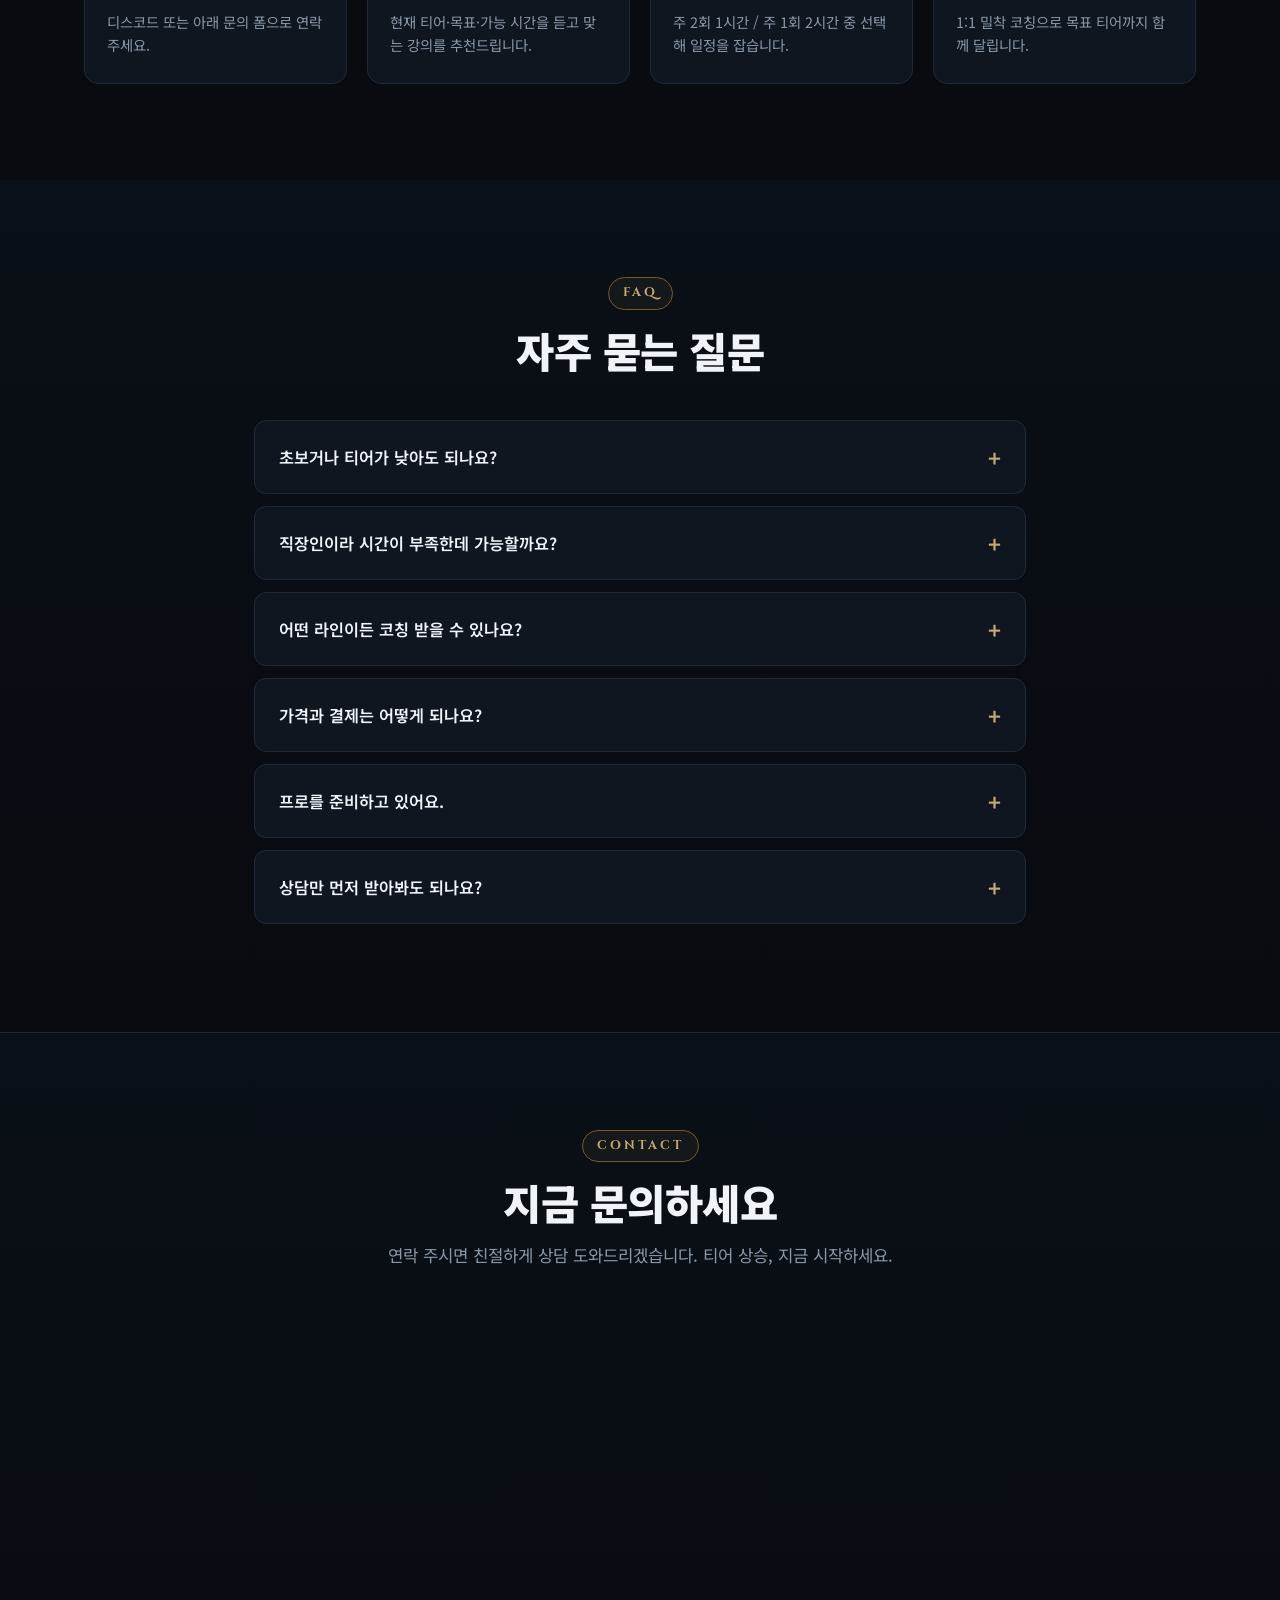
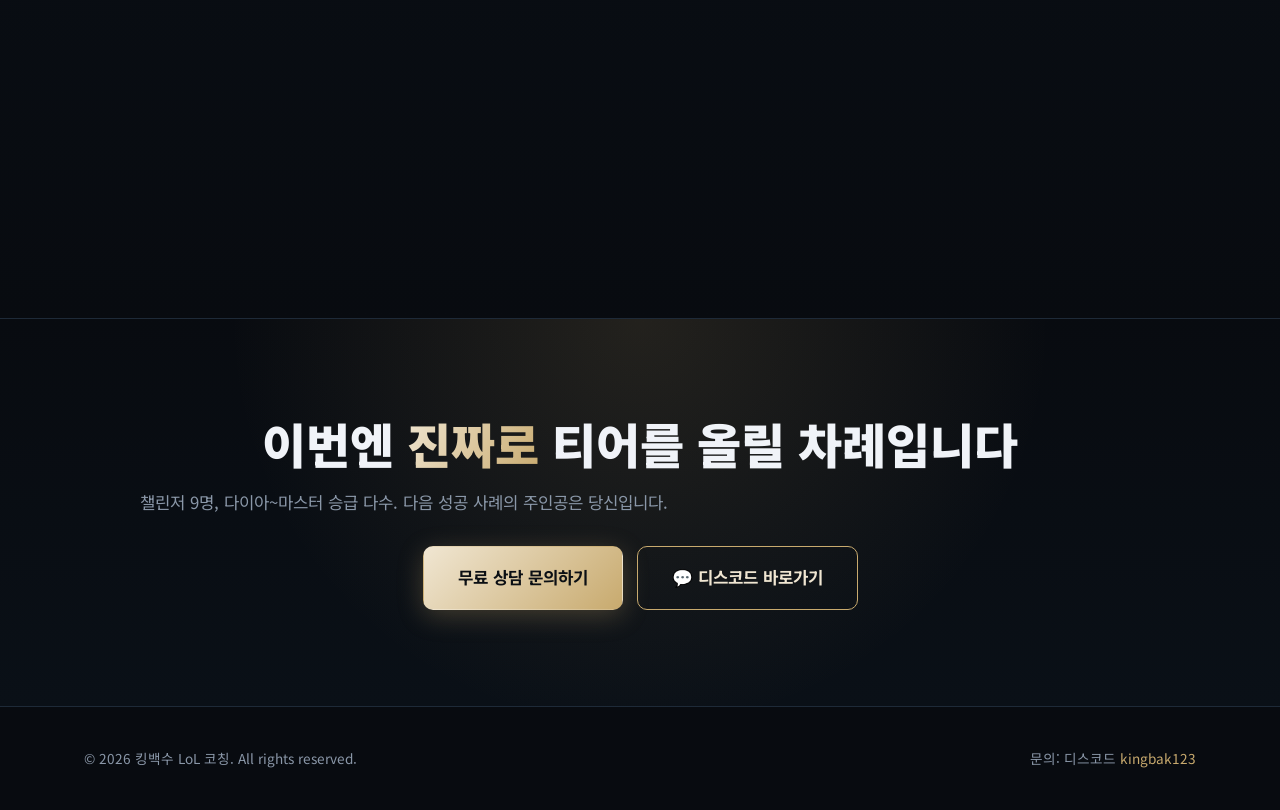
==== commit 8ca5ee8a: "포트폴리오: 리드 문구 제거, 긱스 배지를 성과 숫자와 통합 배치" ====
--- a/index.html
+++ b/index.html
@@ -20,7 +20,7 @@
 <link rel="preconnect" href="https://fonts.googleapis.com" />
 <link rel="preconnect" href="https://fonts.gstatic.com" crossorigin />
 <link href="https://fonts.googleapis.com/css2?family=Cinzel:wght@600;700;900&family=Noto+Sans+KR:wght@400;500;700;900&display=swap" rel="stylesheet" />
-<link rel="stylesheet" href="style.css?v=11" />
+<link rel="stylesheet" href="style.css?v=15" />
 </head>
 <body id="top">
 <div class="bg-fx"></div>
@@ -45,6 +45,7 @@
       <span class="eyebrow">Results</span>
       <h1 class="h2">수강생 성과 인증</h1>
       <p class="lead">말이 아니라 결과로 증명합니다. 킹백수와 함께한 수강생들의 실제 티어 상승 기록과, 코치가 직접 거둔 대회 성적입니다.</p>
+      <div class="claim">🏅 OP.GG Gigs 코치 중 <b>일반인 챌린저 최다 배출</b></div>
     </div>
 
     <!-- ===== 사빵이 SPOTLIGHT ===== -->
@@ -97,16 +98,31 @@
         <p class="spot-cap">주최측 공식 최종 순위</p>
       </div>
 
-      <div class="journey j2" style="margin-top:22px">
-        <div class="jstep"><img class="jshot" src="images/keg-scoreboard.webp" alt="KEG 경기 결과" loading="lazy"><div class="jcap"><div class="n">MATCH</div><div class="t">본선 경기 승리</div><div class="s">팀 합계 26/12/41 — 상대 12/26/16</div></div></div>
-        <div class="jstep"><img class="jshot" src="images/keg-official.webp" alt="주최측 결과 발표" loading="lazy"><div class="jcap"><div class="n">OFFICIAL</div><div class="t">주최측 결과 발표</div><div class="s">2등 무적함대</div></div></div>
-      </div>
-
-      <div class="spot-badges">
+      <div class="spot-hero narrow" style="margin-top:24px">
+        <img src="images/keg-review.webp" alt="함께 출전한 팀원 수강생 리뷰" loading="lazy">
+        <p class="spot-cap">함께 출전한 팀원 수강생 리뷰</p>
+      </div>
+
+      <blockquote class="rquote">
+        <div class="rq-stars">★★★★★</div>
+        <p>“대회 참가팀 리스트 보고 솔직히 쫄았습니다. <u>마스터 5명으로 챌린저를 이기는 게 될까?</u> 하지만 많은 스크림, 정확한 피드백, 전략적인 밴픽으로 <u>챌린저 아카데미를 꺾고 2위라는 말도 안 되는 결과</u>를 내게 되었습니다. <u>개인 실력도 크게 늘었다</u> 느껴지고 <u>팀게임에 대한 이해도도 굉장히 올랐습니다.</u>”</p>
+        <div class="rq-who">— 함께 출전한 팀원 수강생</div>
+      </blockquote>
+
+      <div class="spot-badges" style="margin-top:24px">
         <span class="sbadge">🥈 KEG 서울대표 선발전 준우승</span>
-        <span class="sbadge">⚔️ 전프로·전챌린저 출신 상대</span>
+        <span class="sbadge">⚔️ 전프로·현챌린저 상대</span>
         <span class="sbadge">🟣 팀 평균 마스터</span>
-        <span class="sbadge">🏙️ 서울 대표 선발전 · 8개 팀</span>
+      </div>
+    </div>
+
+    <!-- ===== 과거 이력 (2020 KEG) ===== -->
+    <div class="spotlight reveal" style="margin-top:28px">
+      <span class="spot-tag">과거 이력</span>
+      <h3>2020 KEG — <span class="hl">5챌린저 프로팀 아카데미 상대 승리</span></h3>
+      <p class="desc">평균 마스터 팀을 이끌고 챌린저 5인으로 구성된 DRX 아카데미를 상대로 승리했습니다.</p>
+      <div class="spot-hero narrow" style="margin-top:20px">
+        <img src="images/drx-academy-win.webp" alt="2020 KEG — 평균 마스터 팀으로 DRX 아카데미 상대 승리" loading="lazy">
       </div>
     </div>
 
@@ -481,6 +497,6 @@
 
 <div class="toast" id="toast"></div>
 
-<script src="script.js?v=11"></script>
+<script src="script.js?v=15"></script>
 </body>
 </html>
--- a/style.css
+++ b/style.css
@@ -382,6 +382,32 @@
   .rc-tier{grid-column:2}
   .rc-team{font-size:.98rem}
 }
+
+/* 긱스 실적 어필 배지 */
+.claim{display:inline-flex;align-items:center;gap:8px;margin-top:20px;
+  font-size:1rem;color:var(--gold-bright);font-weight:600;
+  background:linear-gradient(90deg,rgba(200,170,110,.16),rgba(200,170,110,.06));
+  border:1px solid var(--gold);border-radius:30px;padding:11px 24px;
+  box-shadow:0 0 30px rgba(200,170,110,.14)}
+.claim b{color:#fff;font-weight:800}
+@media(max-width:600px){.claim{font-size:.9rem;padding:10px 18px}}
+
+/* 긱스 실적 — 성과 숫자와 한 덩어리로 (포트폴리오) */
+.claim-row{text-align:center;margin-bottom:30px}
+
+/* 폭 제한 대표 이미지 */
+.spot-hero.narrow img{max-width:700px;margin-left:auto;margin-right:auto}
+
+/* 수강생 리뷰 인용 — 핵심 문장 밑줄 */
+.rquote{margin-top:20px;background:var(--bg-2);border:1px solid var(--line);
+  border-left:3px solid var(--gold);border-radius:12px;padding:22px 26px}
+.rq-stars{color:var(--gold);letter-spacing:3px;font-size:.92rem}
+.rquote p{color:var(--text);font-size:.97rem;line-height:1.9;margin-top:12px}
+.rquote u{text-decoration:none;border-bottom:2px solid var(--gold);
+  color:var(--gold-bright);font-weight:600;padding-bottom:2px}
+.rq-who{color:var(--text-dim);font-size:.84rem;margin-top:16px;text-align:right}
+.rq-who b{color:var(--teal)}
+@media(max-width:600px){.rquote{padding:17px 18px}.rquote p{font-size:.92rem;line-height:1.85}}
 
 /* 근거 그리드 (2·3장) */
 .journey.j3{grid-template-columns:repeat(3,1fr)}
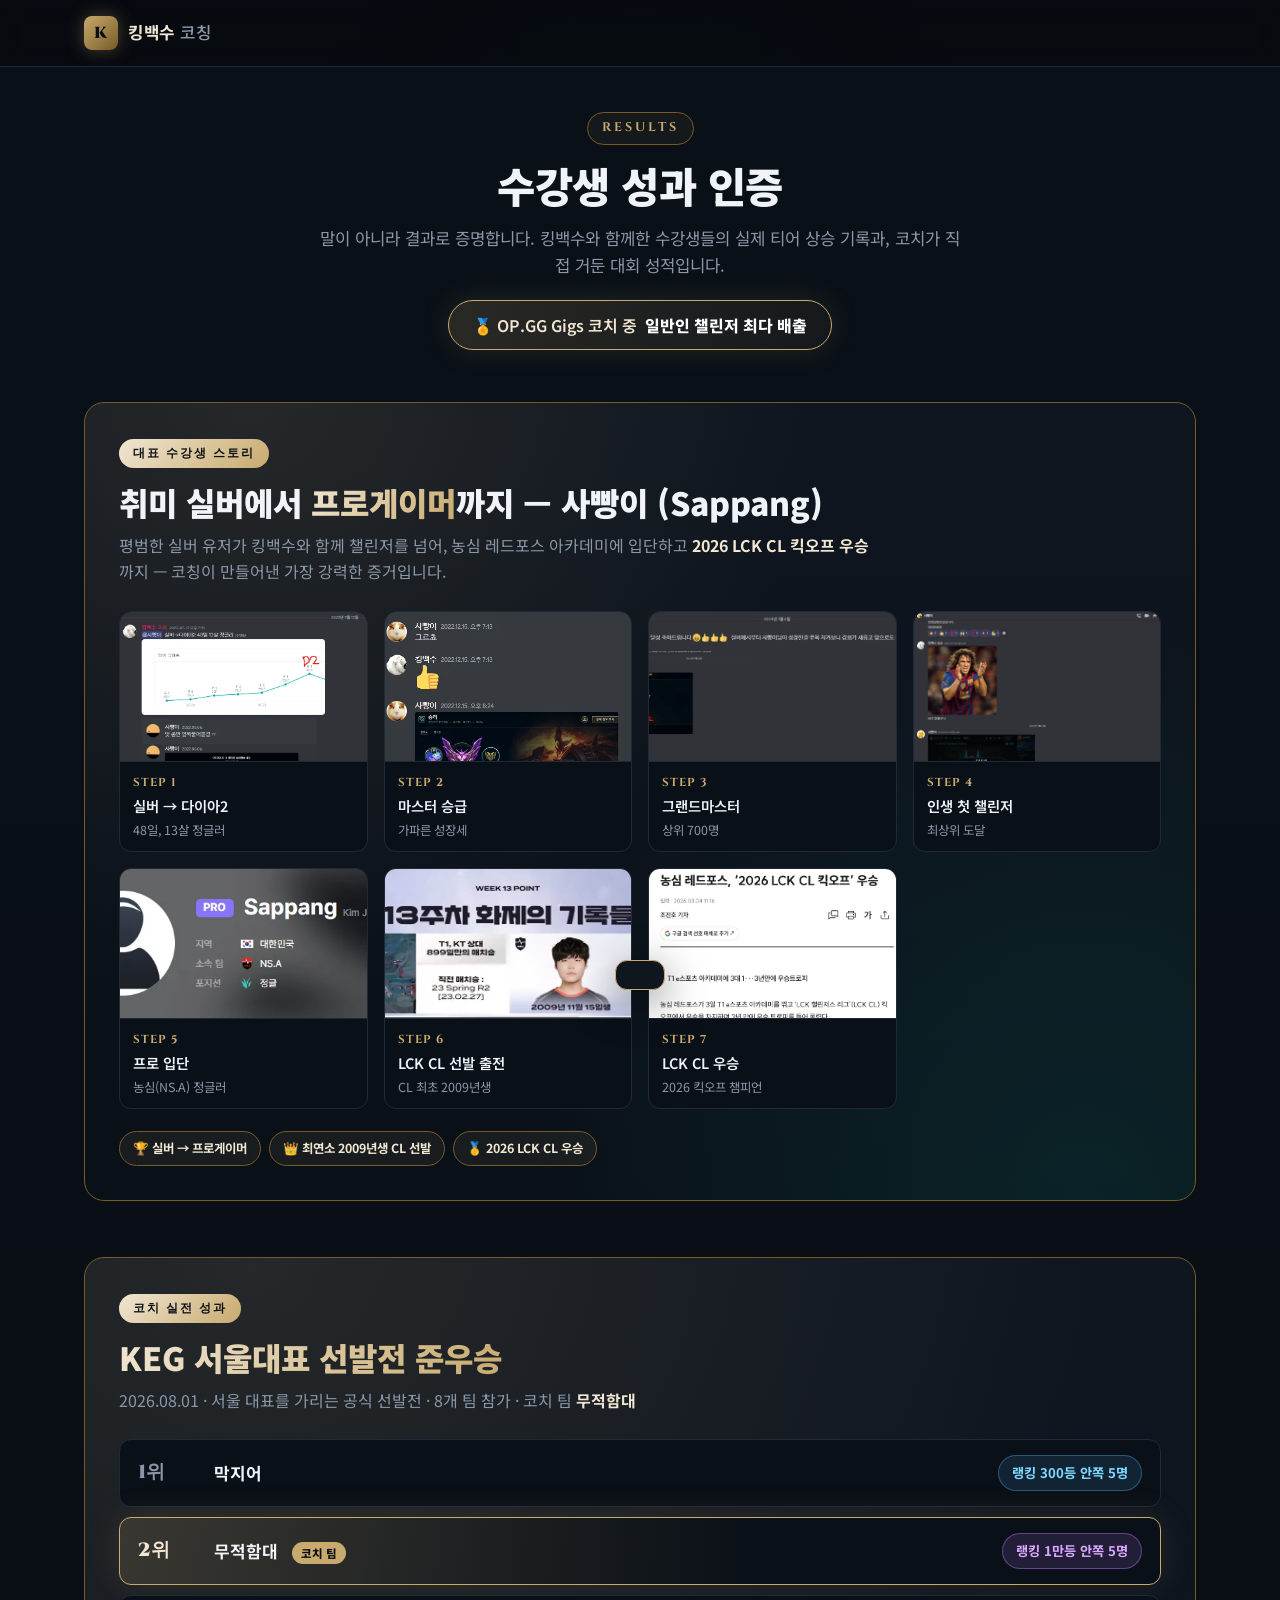
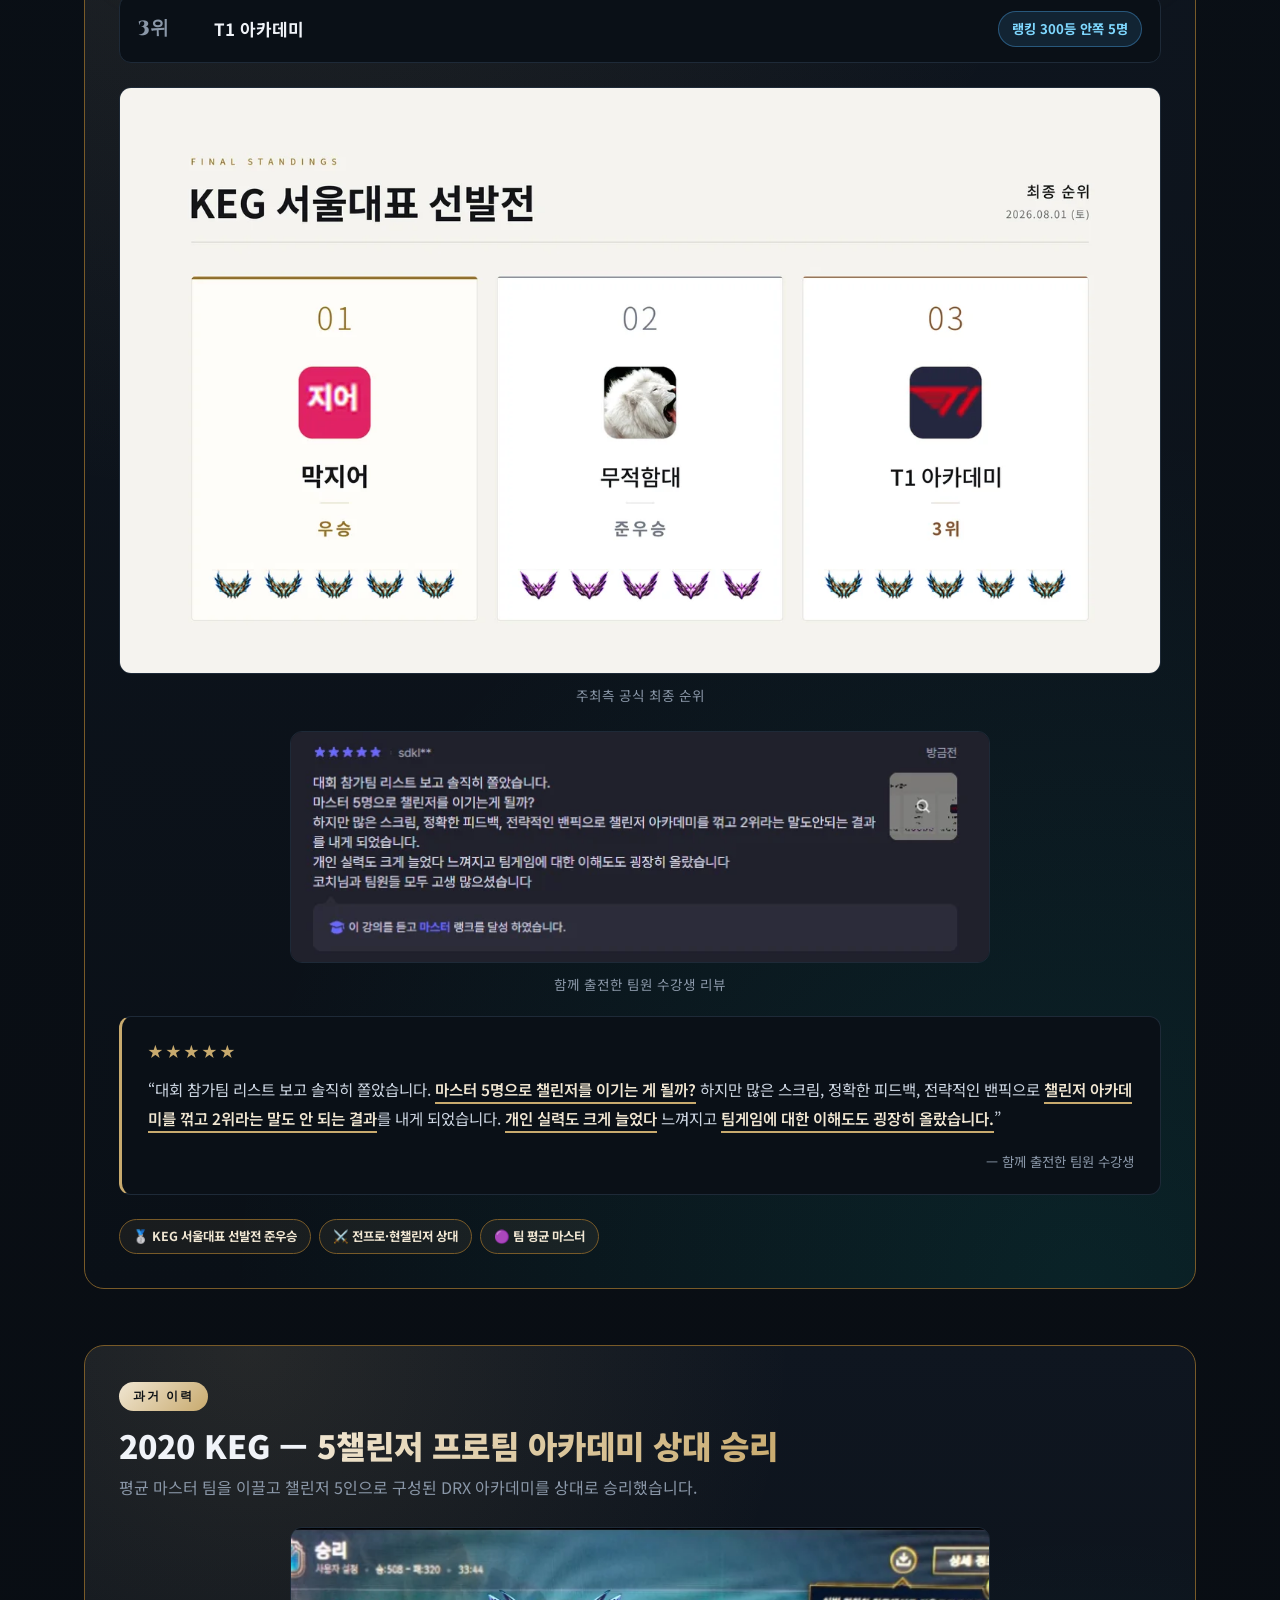
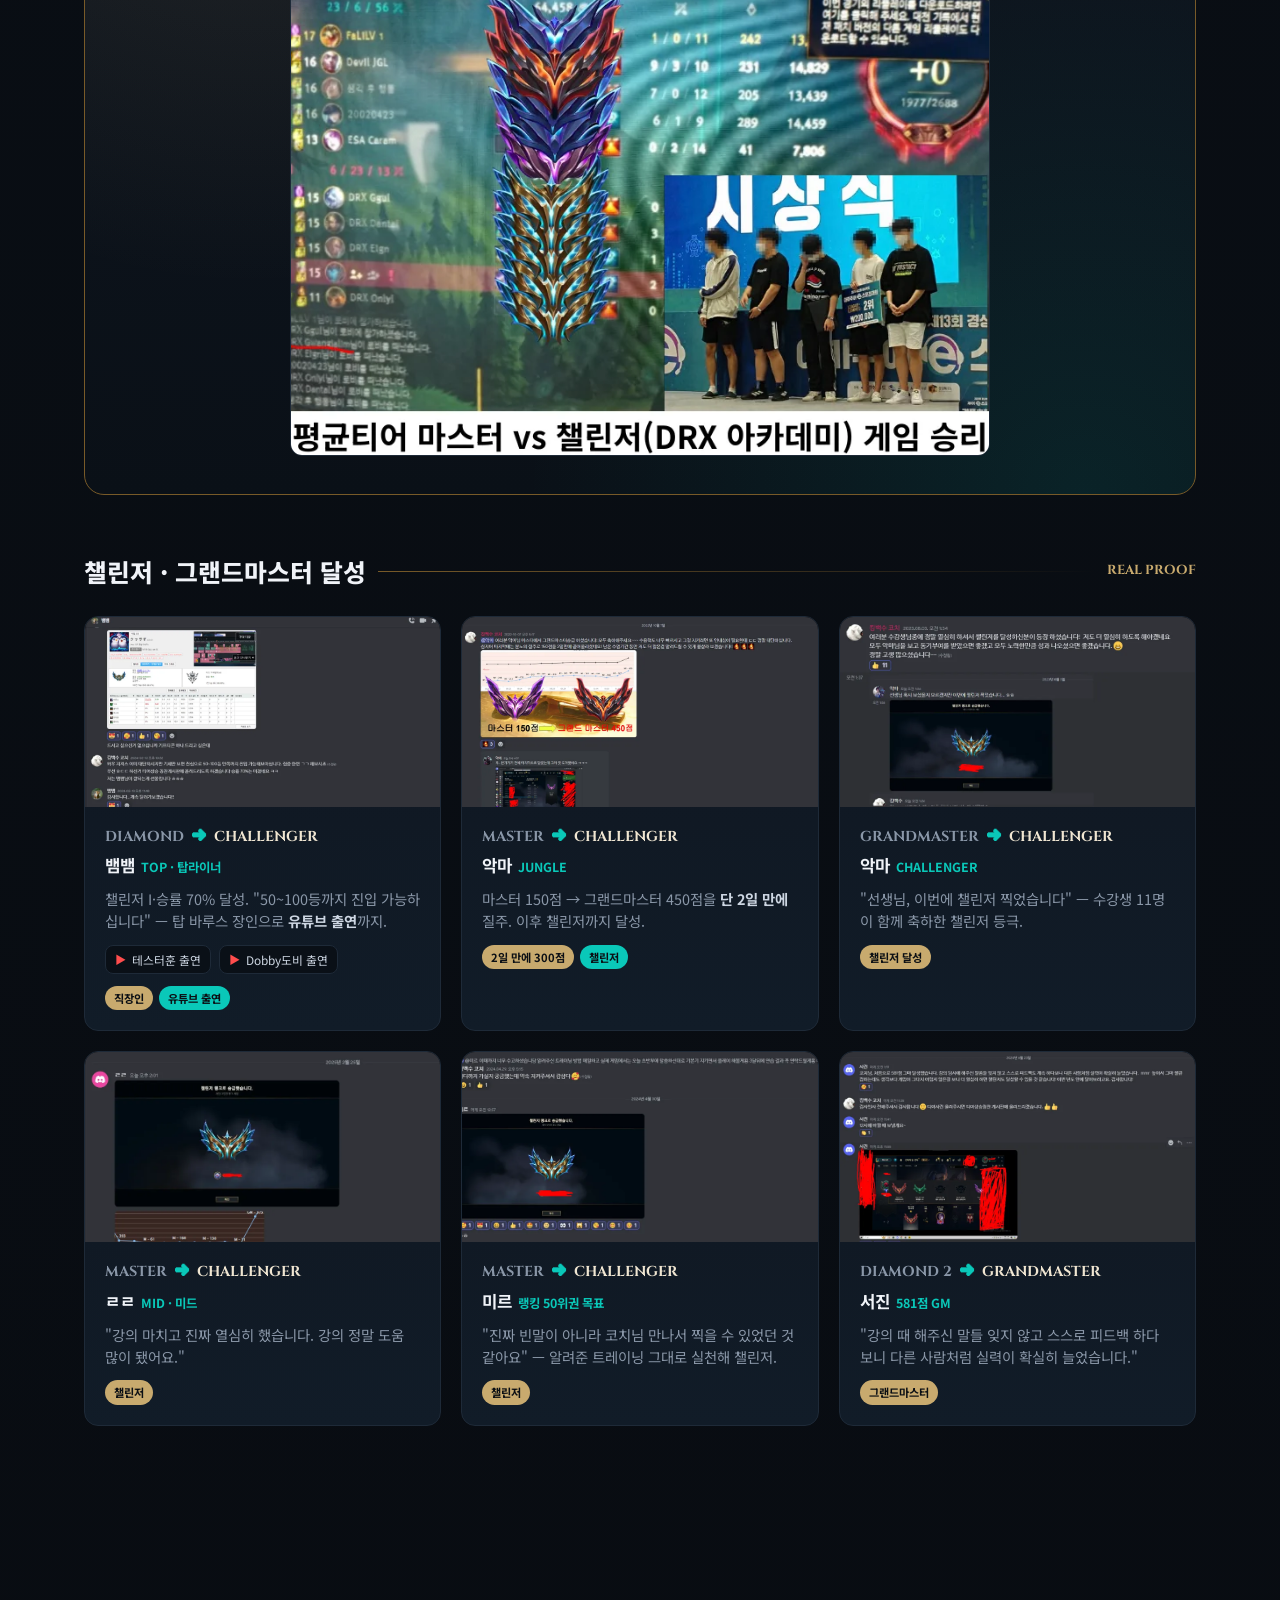
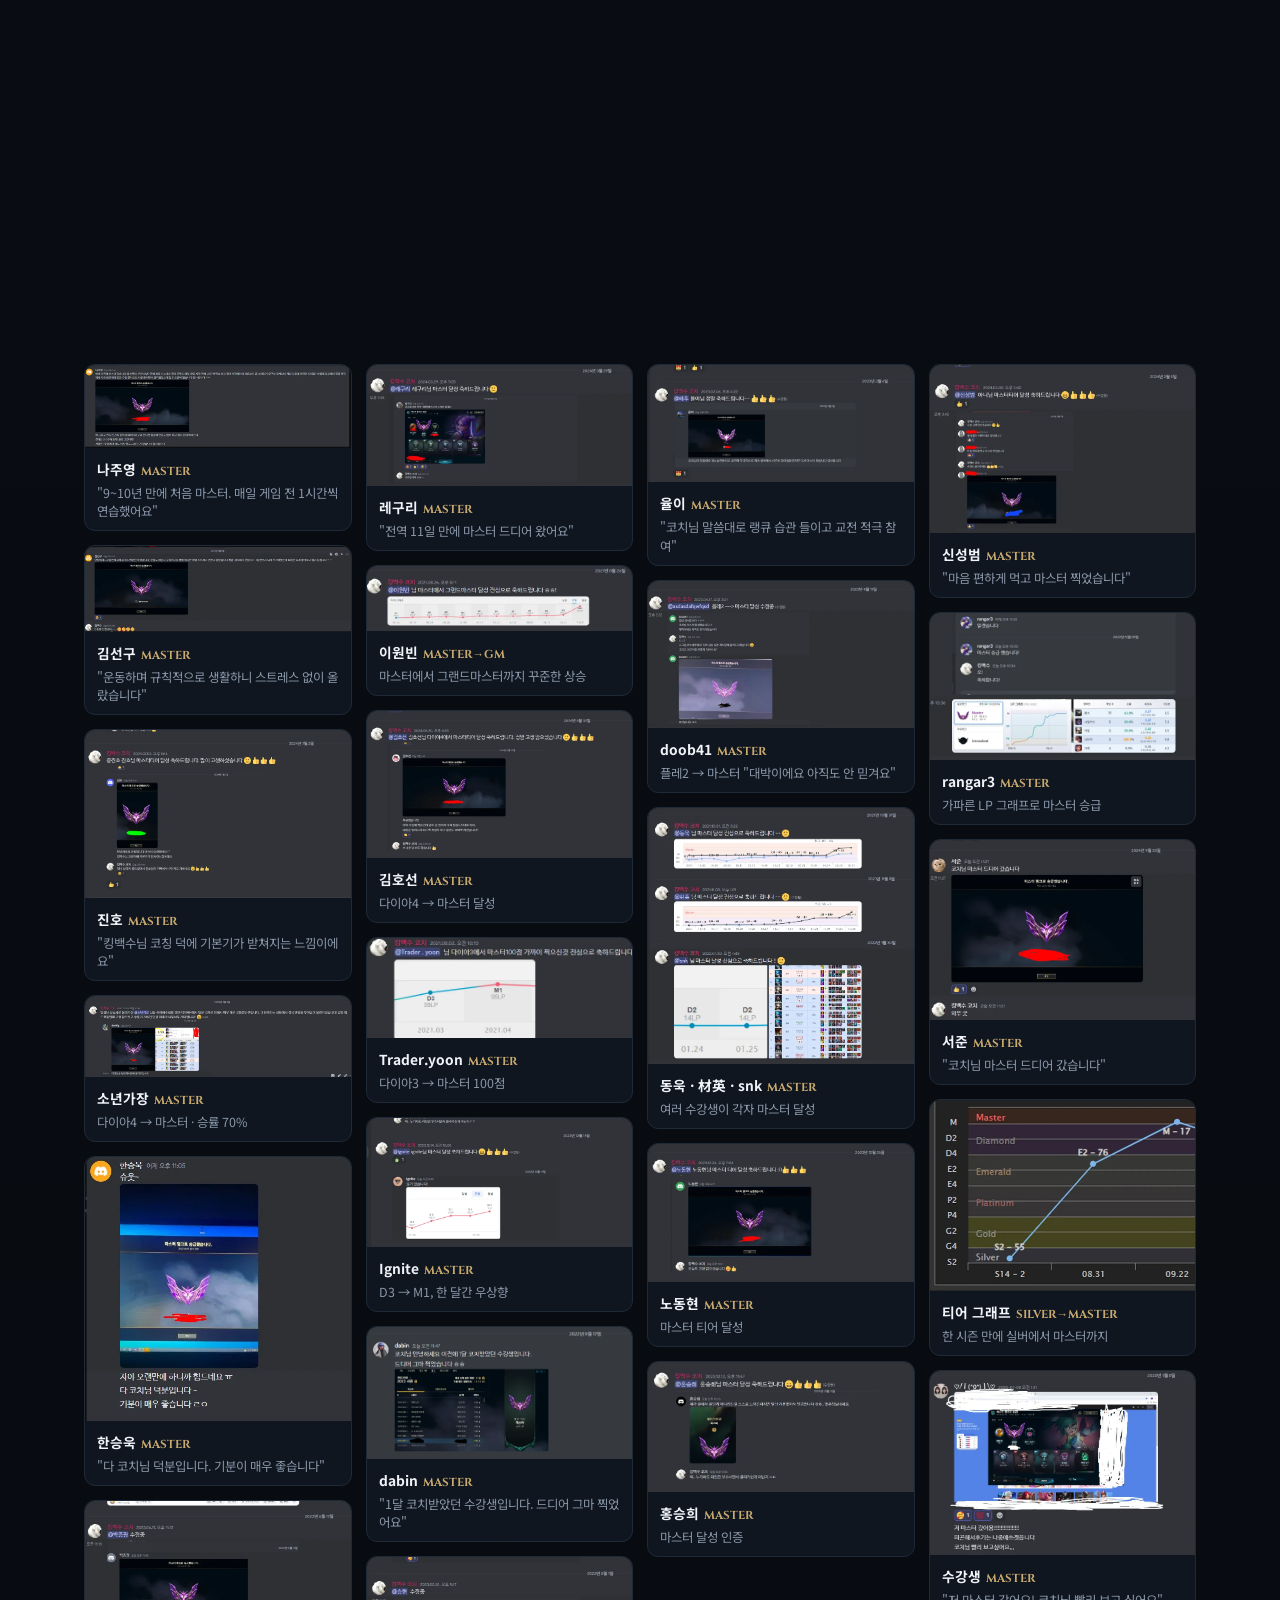
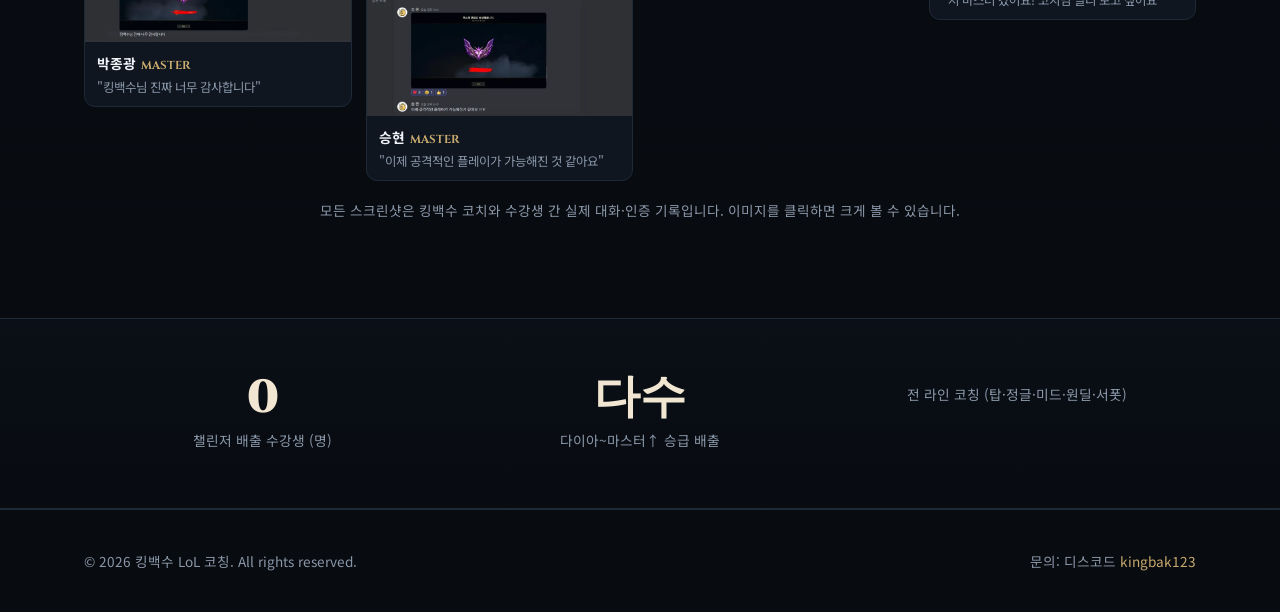
==== commit 7a17c819: "코칭 사이트: 가격·문의 등 성과 아래 섹션 전체 삭제, 티어를 랭킹 등수 표기로 변경" ====
--- a/index.html
+++ b/index.html
@@ -20,7 +20,7 @@
 <link rel="preconnect" href="https://fonts.googleapis.com" />
 <link rel="preconnect" href="https://fonts.gstatic.com" crossorigin />
 <link href="https://fonts.googleapis.com/css2?family=Cinzel:wght@600;700;900&family=Noto+Sans+KR:wght@400;500;700;900&display=swap" rel="stylesheet" />
-<link rel="stylesheet" href="style.css?v=15" />
+<link rel="stylesheet" href="style.css?v=16" />
 </head>
 <body id="top">
 <div class="bg-fx"></div>
@@ -29,12 +29,6 @@
 <header class="nav">
   <div class="wrap nav-inner">
     <a href="#top" class="brand"><span class="mark">K</span><b>킹백수 <span style="color:var(--text-dim);font-weight:500">코칭</span></b></a>
-    <nav class="nav-links">
-      <a href="#proof">수강생 성과</a>
-      <a href="#pricing">강의·가격</a>
-      <a href="#faq">FAQ</a>
-    </nav>
-    <a href="#contact" class="btn btn-gold nav-cta">문의하기</a>
   </div>
 </header>
 
@@ -79,17 +73,17 @@
         <div class="rc-row">
           <span class="rc-pos">1위</span>
           <span class="rc-team">막지어</span>
-          <span class="rc-tier chal">CHALLENGER ×5</span>
+          <span class="rc-tier chal">랭킹 300등 안쪽 5명</span>
         </div>
         <div class="rc-row us">
           <span class="rc-pos">2위</span>
           <span class="rc-team">무적함대 <em>코치 팀</em></span>
-          <span class="rc-tier mast">MASTER ×5</span>
+          <span class="rc-tier mast">랭킹 1만등 안쪽 5명</span>
         </div>
         <div class="rc-row">
           <span class="rc-pos">3위</span>
           <span class="rc-team">T1 아카데미</span>
-          <span class="rc-tier chal">CHALLENGER ×5</span>
+          <span class="rc-tier chal">랭킹 300등 안쪽 5명</span>
         </div>
       </div>
 
@@ -270,223 +264,6 @@
   </div>
 </div>
 
-<!-- PRICING -->
-<section id="pricing">
-  <div class="wrap">
-    <div class="center" style="margin-bottom:52px">
-      <span class="eyebrow">Courses</span>
-      <h2 class="h2">강의 · 가격 안내</h2>
-      <p class="lead">목표와 기간에 맞춰 선택하세요. 모든 강의는 <b class="gold">포트폴리오 링크로 실적이 인증</b>됩니다.</p>
-    </div>
-    <div class="price-grid">
-      <!-- plan 1 -->
-      <div class="plan feat reveal">
-        <span class="ribbon">BEST</span>
-        <h3>취미로 마스터·그마·챌린저 1달 완성</h3>
-        <div class="rate"><span class="stars">★★★★★</span> 5.0 <span>· 리뷰 262</span></div>
-        <ul class="feat-list">
-          <li>단기간 집중 티어 상승 코칭</li>
-          <li>취미 유저 맞춤 효율 커리큘럼</li>
-          <li>포트폴리오 링크 실적 인증</li>
-        </ul>
-        <div class="price-row">
-          <span class="disc">50%</span>
-          <span class="orig">600,000</span>
-          <span class="now">300,000<small>원</small></span>
-        </div>
-        <a href="https://gigs.op.gg/payments/products/6ed05ef15670" target="_blank" rel="noopener" class="btn btn-gold">바로 신청하기 ↗</a>
-        <a href="#contact" class="btn btn-ghost">먼저 상담받기</a>
-      </div>
-
-      <!-- plan 2 -->
-      <div class="plan reveal">
-        <h3>세 달 강의 번들</h3>
-        <div class="rate"><span class="stars">★★★★★</span> 5.0 <span>· 리뷰 3</span></div>
-        <ul class="feat-list">
-          <li>3개월 장기 밀착 관리</li>
-          <li>꾸준한 실력 정착에 최적</li>
-          <li>55.5% 할인 적용가</li>
-        </ul>
-        <div class="price-row">
-          <span class="disc">55.5%</span>
-          <span class="now">800,000<small>원</small></span>
-        </div>
-        <a href="https://gigs.op.gg/payments/products/acfa8db491f7" target="_blank" rel="noopener" class="btn btn-gold">바로 신청하기 ↗</a>
-        <a href="#contact" class="btn btn-ghost">먼저 상담받기</a>
-      </div>
-
-      <!-- plan 3 -->
-      <div class="plan reveal">
-        <h3>6개월 강의 번들</h3>
-        <div class="rate"><span class="stars">★★★★★</span> 5.0 <span>· 리뷰 1</span></div>
-        <ul class="feat-list">
-          <li>6개월 완성형 로드맵</li>
-          <li>목표 티어까지 끝까지 관리</li>
-          <li>60% 할인 · 최대 혜택</li>
-        </ul>
-        <div class="price-row">
-          <span class="disc">60%</span>
-          <span class="now">1,440,000<small>원</small></span>
-        </div>
-        <a href="https://gigs.op.gg/payments/products/af18034e4971" target="_blank" rel="noopener" class="btn btn-gold">바로 신청하기 ↗</a>
-        <a href="#contact" class="btn btn-ghost">먼저 상담받기</a>
-      </div>
-
-      <!-- plan 4 -->
-      <div class="plan reveal">
-        <h3>[PSC 프로준비반] 챌린저를 꺾는 운영법</h3>
-        <div class="rate"><span style="color:var(--teal)">프로 준비 · 대회 입상</span></div>
-        <ul class="feat-list">
-          <li>대회 입상 / 포트폴리오 완성 목표</li>
-          <li>프로 지망생 전용 팀 단위 운영</li>
-          <li>프로를 목표로 하는 분께 추천</li>
-        </ul>
-        <div class="price-row">
-          <span class="now">300,000<small>원</small></span>
-        </div>
-        <a href="https://gigs.op.gg/payments/products/b7596fee62f5" target="_blank" rel="noopener" class="btn btn-gold">바로 신청하기 ↗</a>
-        <a href="#contact" class="btn btn-ghost">먼저 상담받기</a>
-      </div>
-    </div>
-    <p class="center" style="color:var(--text-dim);font-size:.88rem;margin-top:22px">정확한 커리큘럼·결제는 상담 시 안내드립니다. 어떤 강의가 맞을지 모르겠다면 편하게 문의 주세요. 🙂</p>
-  </div>
-</section>
-
-<!-- SCHEDULE -->
-<section id="schedule" style="background:linear-gradient(180deg,var(--bg-2),var(--bg))">
-  <div class="wrap">
-    <div class="center" style="margin-bottom:44px">
-      <span class="eyebrow">Schedule</span>
-      <h2 class="h2">수업은 이렇게 진행됩니다</h2>
-      <p class="lead">규칙적인 스케줄로 꾸준히 관리합니다. 라이프스타일에 맞춰 선택하세요.</p>
-    </div>
-    <div class="sched">
-      <div class="opt reveal"><div class="big">주 2회 × 1시간</div><p>자주 만나 짧게 집중.<br>피드백 주기가 빨라 빠른 교정이 필요한 분께.</p></div>
-      <div class="opt reveal"><div class="big">주 1회 × 2시간</div><p>한 번에 깊게 파고들기.<br>바쁜 일정 속에서도 밀도 높게 배우고 싶은 분께.</p></div>
-    </div>
-    <div class="sched-img reveal">
-      <img src="images/schedule-example.webp" alt="킹백수 코칭 실제 주간 일정표 예시" loading="lazy">
-      <p>실제 운영 중인 주간 코칭 일정표입니다. 원하는 요일·시간대로 협의해 배정됩니다.</p>
-    </div>
-  </div>
-</section>
-
-<!-- PROCESS -->
-<section id="process">
-  <div class="wrap">
-    <div class="center" style="margin-bottom:44px">
-      <span class="eyebrow">How to Start</span>
-      <h2 class="h2">신청은 간단합니다</h2>
-    </div>
-    <div class="steps">
-      <div class="step reveal"><div class="n">1</div><h4>문의하기</h4><p>디스코드 또는 아래 문의 폼으로 연락 주세요.</p></div>
-      <div class="step reveal"><div class="n">2</div><h4>무료 상담</h4><p>현재 티어·목표·가능 시간을 듣고 맞는 강의를 추천드립니다.</p></div>
-      <div class="step reveal"><div class="n">3</div><h4>스케줄 확정</h4><p>주 2회 1시간 / 주 1회 2시간 중 선택해 일정을 잡습니다.</p></div>
-      <div class="step reveal"><div class="n">4</div><h4>코칭 시작</h4><p>1:1 밀착 코칭으로 목표 티어까지 함께 달립니다.</p></div>
-    </div>
-  </div>
-</section>
-
-<!-- FAQ -->
-<section id="faq" style="background:linear-gradient(180deg,var(--bg-2),var(--bg))">
-  <div class="wrap" style="max-width:820px">
-    <div class="center" style="margin-bottom:44px">
-      <span class="eyebrow">FAQ</span>
-      <h2 class="h2">자주 묻는 질문</h2>
-    </div>
-    <div class="faq-item"><button class="faq-q">초보거나 티어가 낮아도 되나요?<span class="pm">+</span></button><div class="faq-a"><p>네. 실버→챌린저 사례가 실제로 있습니다. 지금 티어는 전혀 문제가 되지 않으며, 오히려 낮은 티어일수록 개선 폭이 큽니다.</p></div></div>
-    <div class="faq-item"><button class="faq-q">직장인이라 시간이 부족한데 가능할까요?<span class="pm">+</span></button><div class="faq-a"><p>가능합니다. 직장인 수강생이 챌린저를 달성했습니다. 주 1회 2시간 등 시간을 아껴 밀도 높게 배우는 방식으로 진행할 수 있습니다.</p></div></div>
-    <div class="faq-item"><button class="faq-q">어떤 라인이든 코칭 받을 수 있나요?<span class="pm">+</span></button><div class="faq-a"><p>탑·정글·미드·원딜·서폿 전 라인 코칭이 가능하며, 각 라인에서 챌린저 수강생을 배출했습니다.</p></div></div>
-    <div class="faq-item"><button class="faq-q">가격과 결제는 어떻게 되나요?<span class="pm">+</span></button><div class="faq-a"><p>1달 완성 30만원(50% 할인), 3개월 80만원, 6개월 144만원 등 목표에 따라 선택할 수 있습니다. 정확한 커리큘럼과 결제 방법은 상담 시 안내드립니다.</p></div></div>
-    <div class="faq-item"><button class="faq-q">프로를 준비하고 있어요.<span class="pm">+</span></button><div class="faq-a"><p>대회 입상·포트폴리오 완성을 목표로 하는 [PSC 프로준비반]이 있습니다. 최연소 LCK 프로게이머를 배출한 코칭 경험을 바탕으로 지도합니다. (강의·가격 섹션에서 바로 신청하거나 디스코드로 상담 가능)</p></div></div>
-    <div class="faq-item"><button class="faq-q">상담만 먼저 받아봐도 되나요?<span class="pm">+</span></button><div class="faq-a"><p>물론입니다. 디스코드로 편하게 연락 주시면 부담 없이 상담해 드립니다. 결제 강요는 없습니다. 🙂</p></div></div>
-  </div>
-</section>
-
-<!-- CONTACT -->
-<section id="contact" class="contact">
-  <div class="wrap">
-    <div class="center" style="margin-bottom:48px">
-      <span class="eyebrow">Contact</span>
-      <h2 class="h2">지금 문의하세요</h2>
-      <p class="lead">연락 주시면 친절하게 상담 도와드리겠습니다. 티어 상승, 지금 시작하세요.</p>
-    </div>
-    <div class="contact-grid">
-      <div class="disc-card reveal">
-        <div class="di">💬</div>
-        <h3>디스코드로 바로 문의</h3>
-        <p style="color:var(--text-dim)">가장 빠른 상담 경로입니다. 아래 아이디로 DM 주시거나 서버에 참여하세요.</p>
-        <div class="handle">kingbak123</div>
-        <div>
-          <a href="https://discord.gg/FBeMPmdpPq" target="_blank" rel="noopener" class="btn btn-teal" style="width:100%">🔗 디스코드 서버 참여하기</a>
-        </div>
-        <p style="color:var(--text-dim);font-size:.82rem;margin-top:14px">서버의 '티어 상승 칭찬 게시판'에서 실제 후기를 확인할 수 있습니다.</p>
-      </div>
-
-      <form class="form reveal" id="inquiryForm">
-        <div class="row">
-          <div class="field">
-            <label>닉네임 / 소환사명</label>
-            <input type="text" name="nick" placeholder="예: Hide on bush" required />
-          </div>
-          <div class="field">
-            <label>디스코드 닉네임</label>
-            <input type="text" name="discord" placeholder="예: kingbak123" required />
-          </div>
-        </div>
-        <div class="row">
-          <div class="field">
-            <label>현재 티어</label>
-            <select name="tier" required>
-              <option value="">선택하세요</option>
-              <option>아이언</option><option>브론즈</option><option>실버</option>
-              <option>골드</option><option>플래티넘</option><option>에메랄드</option>
-              <option>다이아몬드</option><option>마스터</option><option>그랜드마스터</option><option>챌린저</option>
-            </select>
-          </div>
-          <div class="field">
-            <label>주 포지션</label>
-            <select name="line" required>
-              <option value="">선택하세요</option>
-              <option>탑</option><option>정글</option><option>미드</option><option>원딜</option><option>서포터</option>
-            </select>
-          </div>
-        </div>
-        <div class="field">
-          <label>관심 강의</label>
-          <select name="course">
-            <option value="">선택 (선택 사항)</option>
-            <option>1달 완성 (30만원)</option>
-            <option>3개월 번들 (80만원)</option>
-            <option>6개월 번들 (144만원)</option>
-            <option>PSC 프로준비반</option>
-            <option>아직 모르겠어요 / 추천받고 싶어요</option>
-          </select>
-        </div>
-        <div class="field">
-          <label>남기실 말씀</label>
-          <textarea name="msg" placeholder="목표 티어, 가능한 시간대 등을 적어주시면 상담이 빨라집니다."></textarea>
-        </div>
-        <input type="checkbox" name="botcheck" class="hp" tabindex="-1" autocomplete="off" aria-hidden="true" />
-        <button type="submit" class="btn btn-gold" style="width:100%">문의 접수하기 →</button>
-        <p class="form-note">제출하시면 코치에게 바로 접수됩니다. 빠르게 연락드리겠습니다. 🙂</p>
-      </form>
-    </div>
-  </div>
-</section>
-
-<!-- FINAL CTA -->
-<section class="final">
-  <div class="wrap">
-    <h2>이번엔 <span class="hl">진짜로</span> 티어를 올릴 차례입니다</h2>
-    <p class="lead center" style="margin-bottom:30px">챌린저 9명, 다이아~마스터 승급 다수. 다음 성공 사례의 주인공은 당신입니다.</p>
-    <div class="cta-row" style="display:flex;gap:14px;justify-content:center;flex-wrap:wrap">
-      <a href="#contact" class="btn btn-gold btn-lg">무료 상담 문의하기</a>
-      <a href="https://discord.gg/FBeMPmdpPq" target="_blank" rel="noopener" class="btn btn-ghost btn-lg">💬 디스코드 바로가기</a>
-    </div>
-  </div>
-</section>
-
 <!-- FOOTER -->
 <footer>
   <div class="wrap foot-inner">
@@ -497,6 +274,6 @@
 
 <div class="toast" id="toast"></div>
 
-<script src="script.js?v=15"></script>
+<script src="script.js?v=16"></script>
 </body>
 </html>
--- a/style.css
+++ b/style.css
@@ -373,7 +373,7 @@
 .rc-team{color:var(--white);font-weight:700;font-size:1.06rem}
 .rc-team em{font-style:normal;font-size:.72rem;color:#0b0f14;background:var(--gold);
   padding:3px 9px;border-radius:12px;margin-left:9px;font-weight:800;vertical-align:middle}
-.rc-tier{font-family:'Cinzel',serif;font-size:.8rem;font-weight:700;letter-spacing:.5px;
+.rc-tier{font-size:.83rem;font-weight:700;letter-spacing:0;
   padding:6px 13px;border-radius:20px;white-space:nowrap}
 .rc-tier.chal{color:#7fd8ff;background:rgba(80,180,255,.12);border:1px solid rgba(80,180,255,.36)}
 .rc-tier.mast{color:#d9a6ff;background:rgba(190,120,255,.14);border:1px solid rgba(190,120,255,.42)}
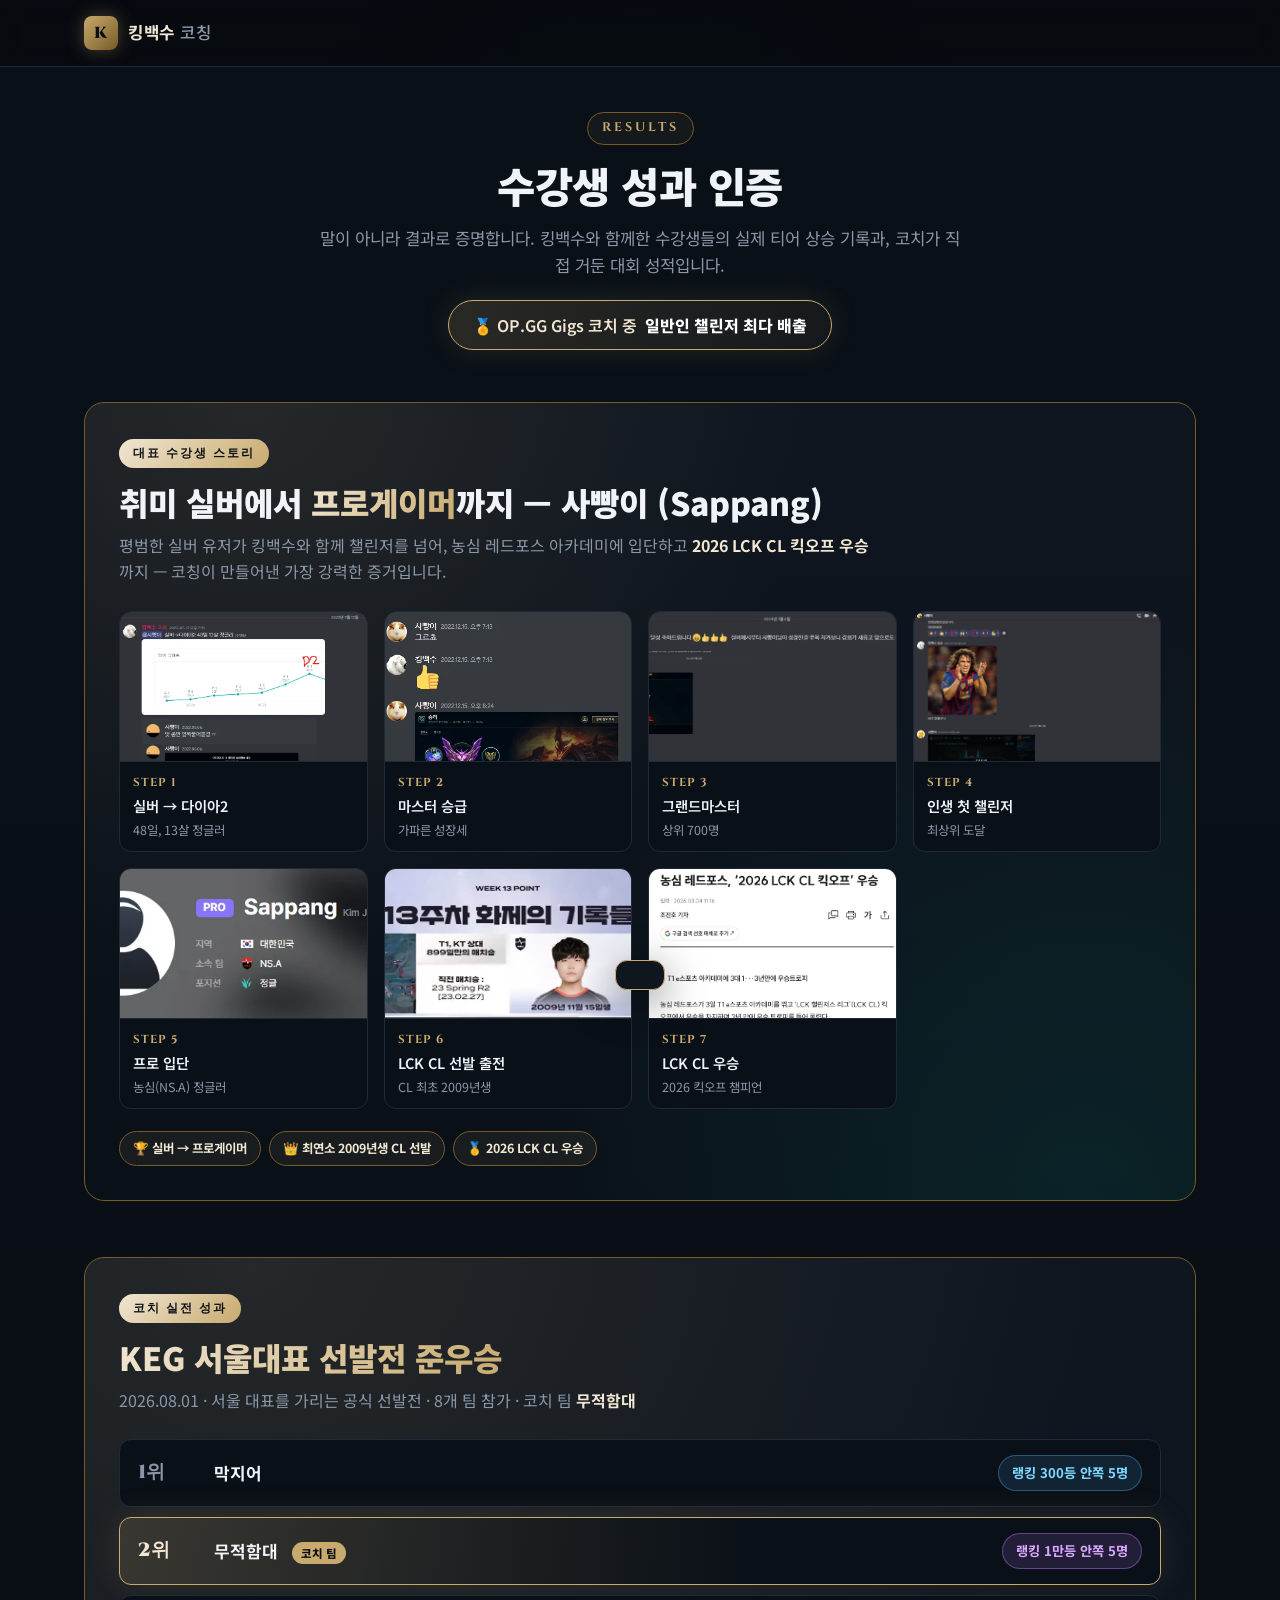
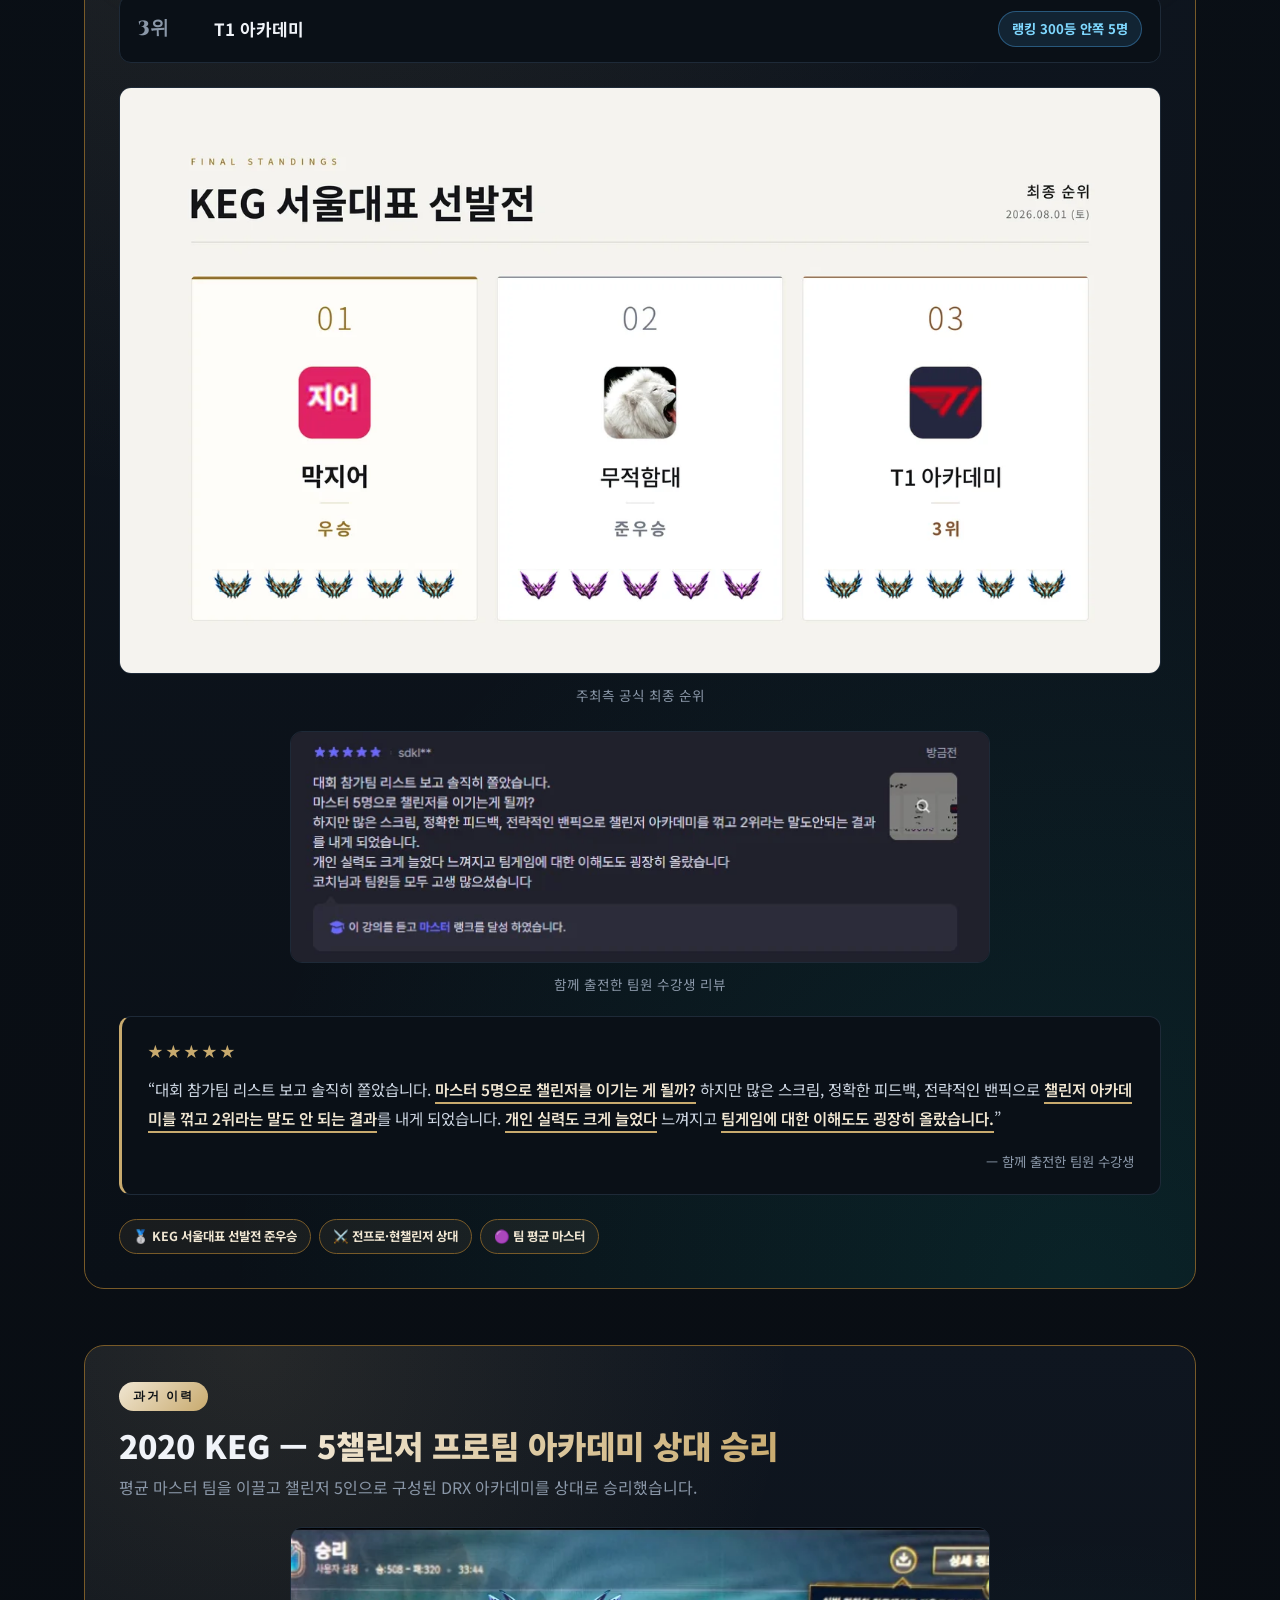
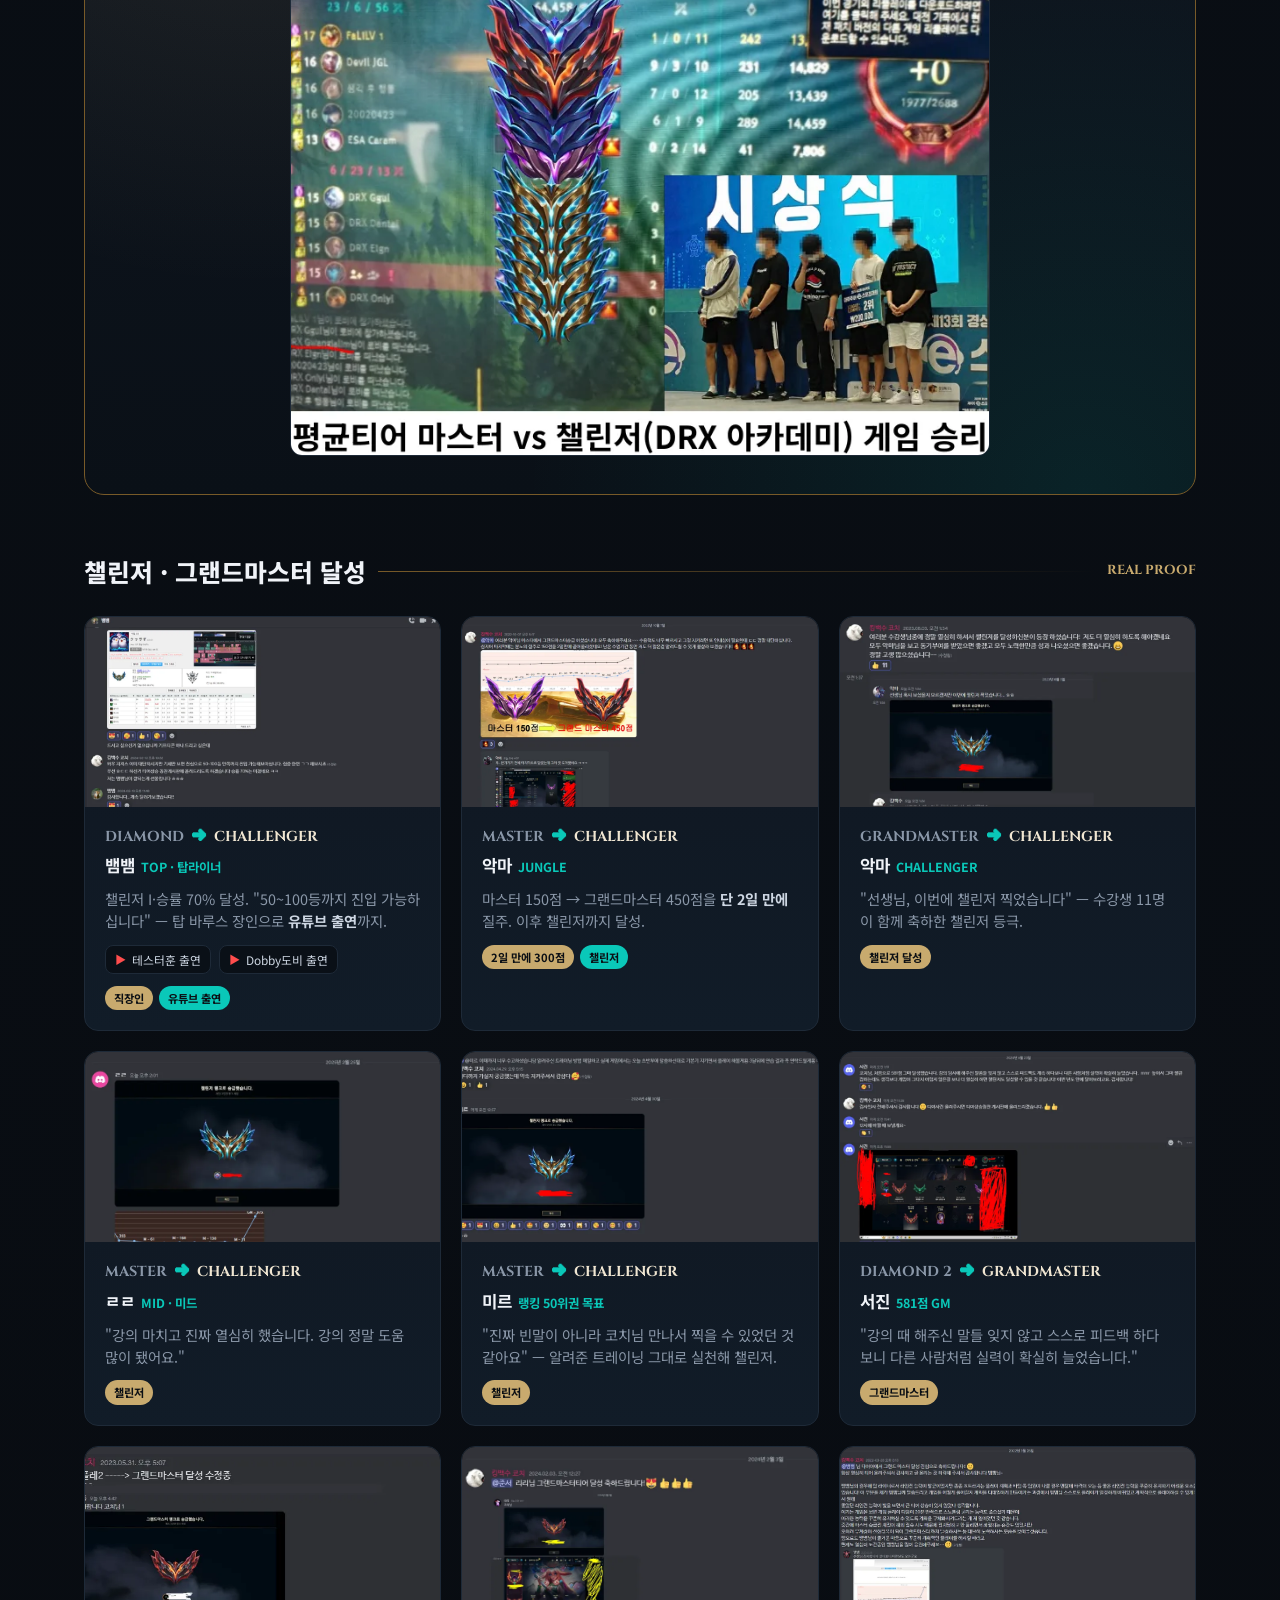
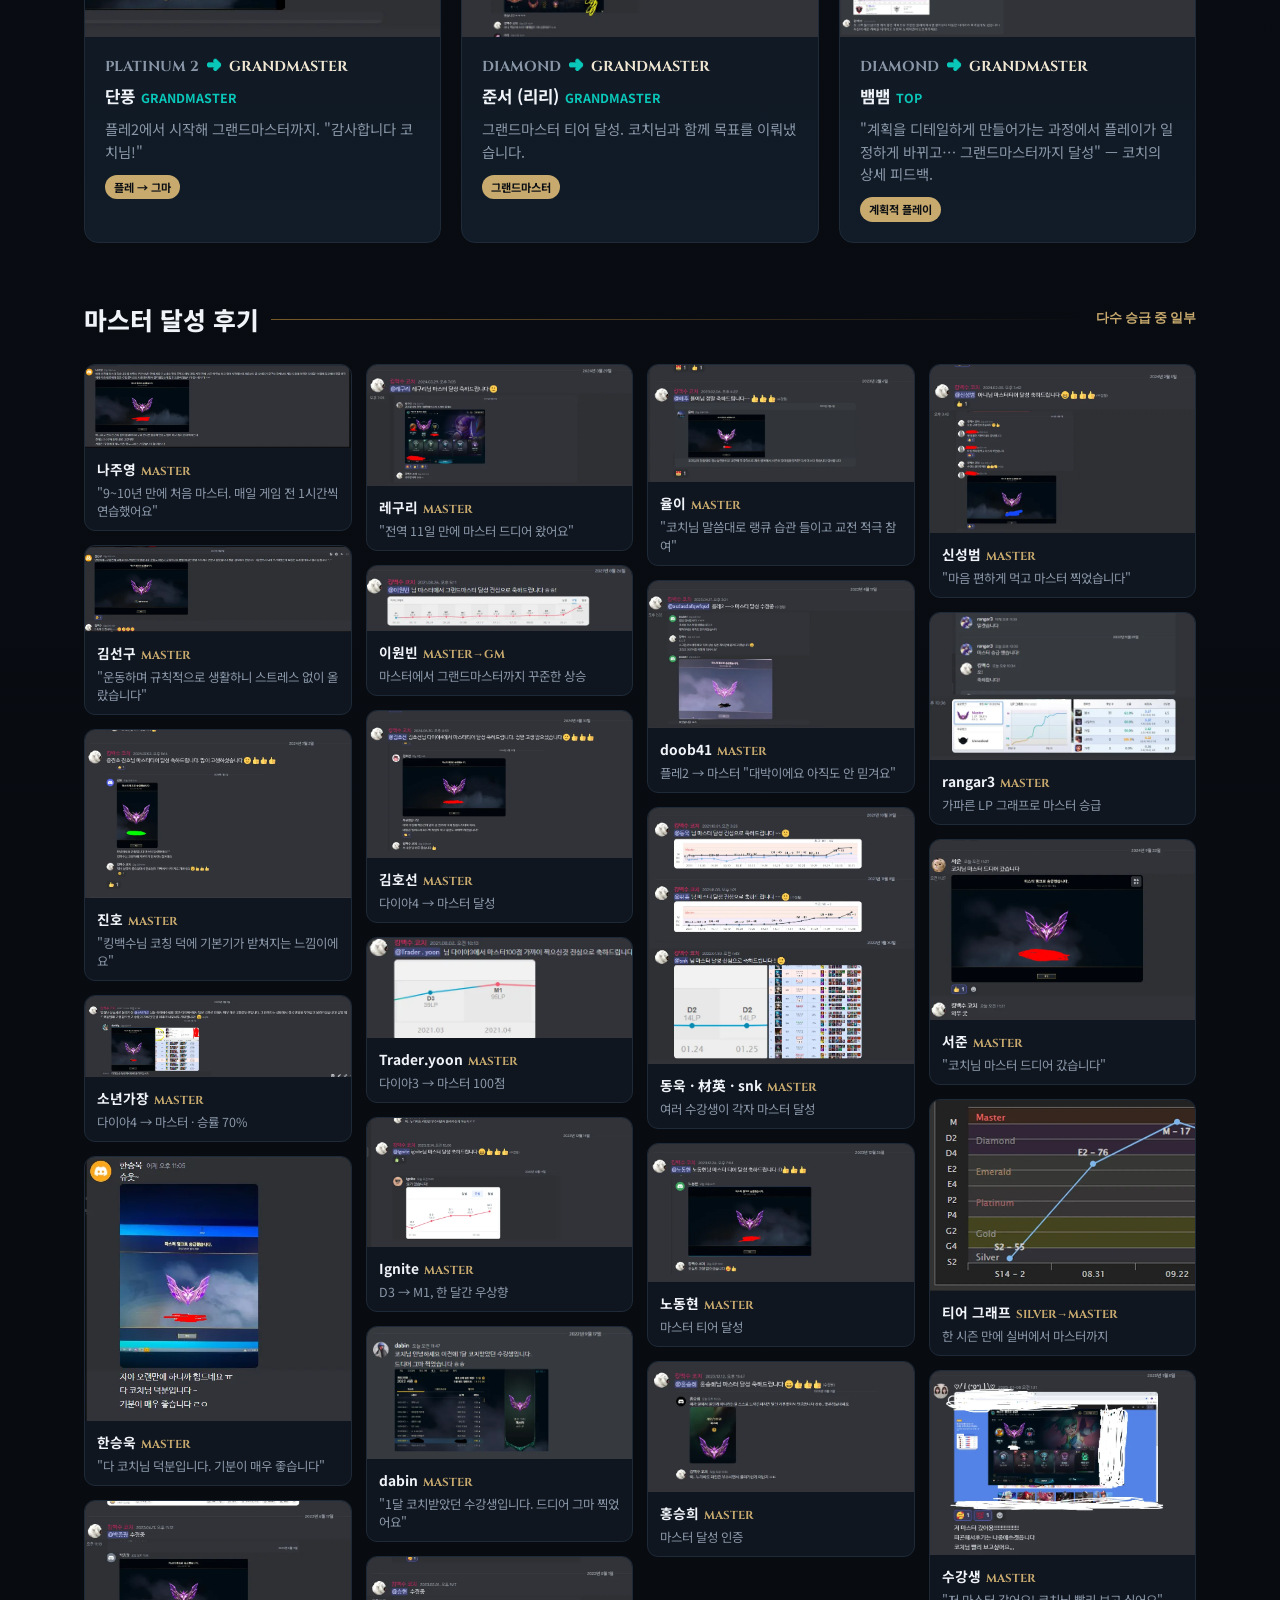
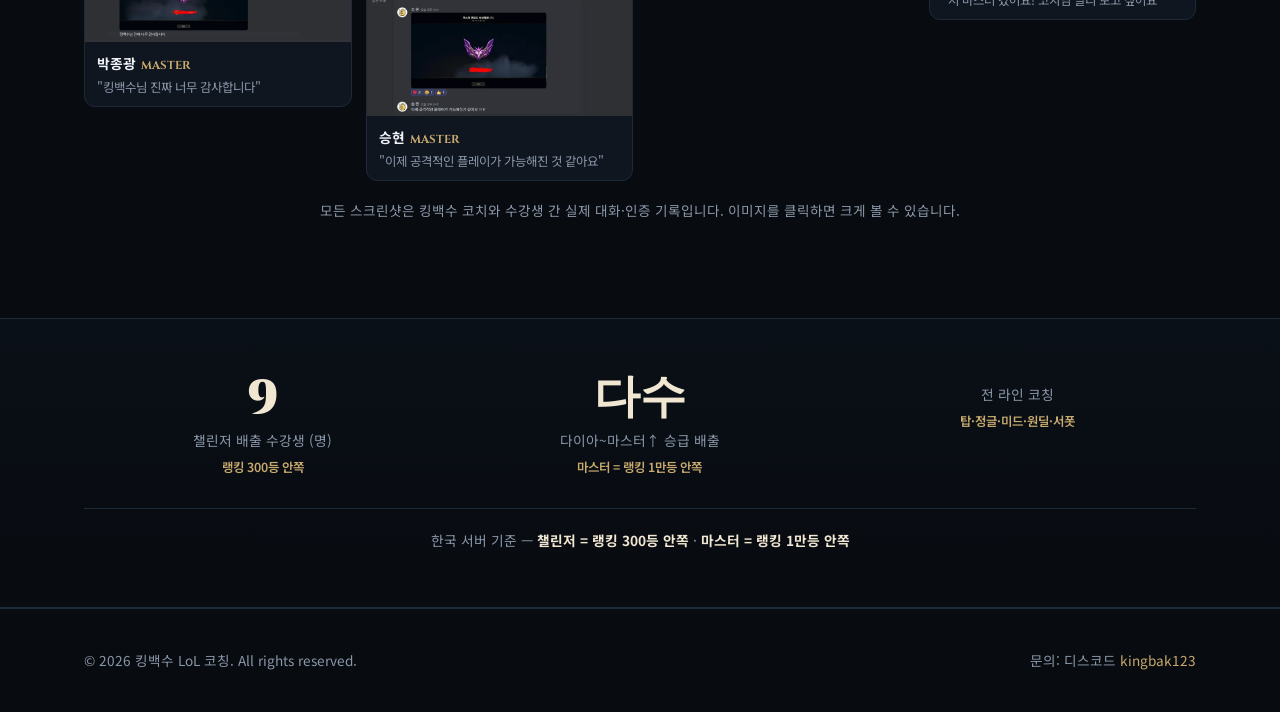
==== commit 7dd7e6ba: "성과 숫자에 랭킹 등수 병기 + 티어 기준선 한 줄 추가" ====
--- a/index.html
+++ b/index.html
@@ -20,7 +20,7 @@
 <link rel="preconnect" href="https://fonts.googleapis.com" />
 <link rel="preconnect" href="https://fonts.gstatic.com" crossorigin />
 <link href="https://fonts.googleapis.com/css2?family=Cinzel:wght@600;700;900&family=Noto+Sans+KR:wght@400;500;700;900&display=swap" rel="stylesheet" />
-<link rel="stylesheet" href="style.css?v=16" />
+<link rel="stylesheet" href="style.css?v=17" />
 </head>
 <body id="top">
 <div class="bg-fx"></div>
@@ -257,10 +257,11 @@
 <div class="stats">
   <div class="wrap">
     <div class="stat-grid">
-      <div class="stat"><div class="num" data-count="9">0</div><div class="lbl">챌린저 배출 수강생 (명)</div></div>
-      <div class="stat"><div class="num">다수</div><div class="lbl">다이아~마스터↑ 승급 배출</div></div>
-      <div class="stat"><div class="num" data-count="5"><span class="plus"></span></div><div class="lbl">전 라인 코칭 (탑·정글·미드·원딜·서폿)</div></div>
-    </div>
+      <div class="stat"><div class="num" data-count="9">0</div><div class="lbl">챌린저 배출 수강생 (명)</div><div class="sub">랭킹 300등 안쪽</div></div>
+      <div class="stat"><div class="num">다수</div><div class="lbl">다이아~마스터↑ 승급 배출</div><div class="sub">마스터 = 랭킹 1만등 안쪽</div></div>
+      <div class="stat"><div class="num" data-count="5"><span class="plus"></span></div><div class="lbl">전 라인 코칭</div><div class="sub">탑·정글·미드·원딜·서폿</div></div>
+    </div>
+    <p class="tier-note">한국 서버 기준 — <b>챌린저 = 랭킹 300등 안쪽</b> · <b>마스터 = 랭킹 1만등 안쪽</b></p>
   </div>
 </div>
 
@@ -274,6 +275,6 @@
 
 <div class="toast" id="toast"></div>
 
-<script src="script.js?v=16"></script>
+<script src="script.js?v=17"></script>
 </body>
 </html>
--- a/style.css
+++ b/style.css
@@ -132,6 +132,11 @@
 .stat .num{font-family:'Cinzel',serif;font-size:clamp(2rem,4vw,2.9rem);font-weight:900;color:var(--gold-bright);line-height:1}
 .stat .num .plus{color:var(--gold);font-size:.7em}
 .stat .lbl{color:var(--text-dim);font-size:.86rem;margin-top:8px}
+.stat .sub{color:var(--gold);font-size:.78rem;font-weight:600;margin-top:5px}
+/* 티어 기준선 — 페이지 전체의 티어 표기를 한 번에 해석 */
+.tier-note{margin-top:30px;text-align:center;color:var(--text-dim);font-size:.86rem;
+  border-top:1px solid var(--line);padding-top:20px}
+.tier-note b{color:var(--gold-bright);font-weight:700}
 @media(max-width:820px){.stat-grid{grid-template-columns:repeat(2,1fr);gap:30px 20px}
   .stat:last-child{grid-column:1/-1}}
 
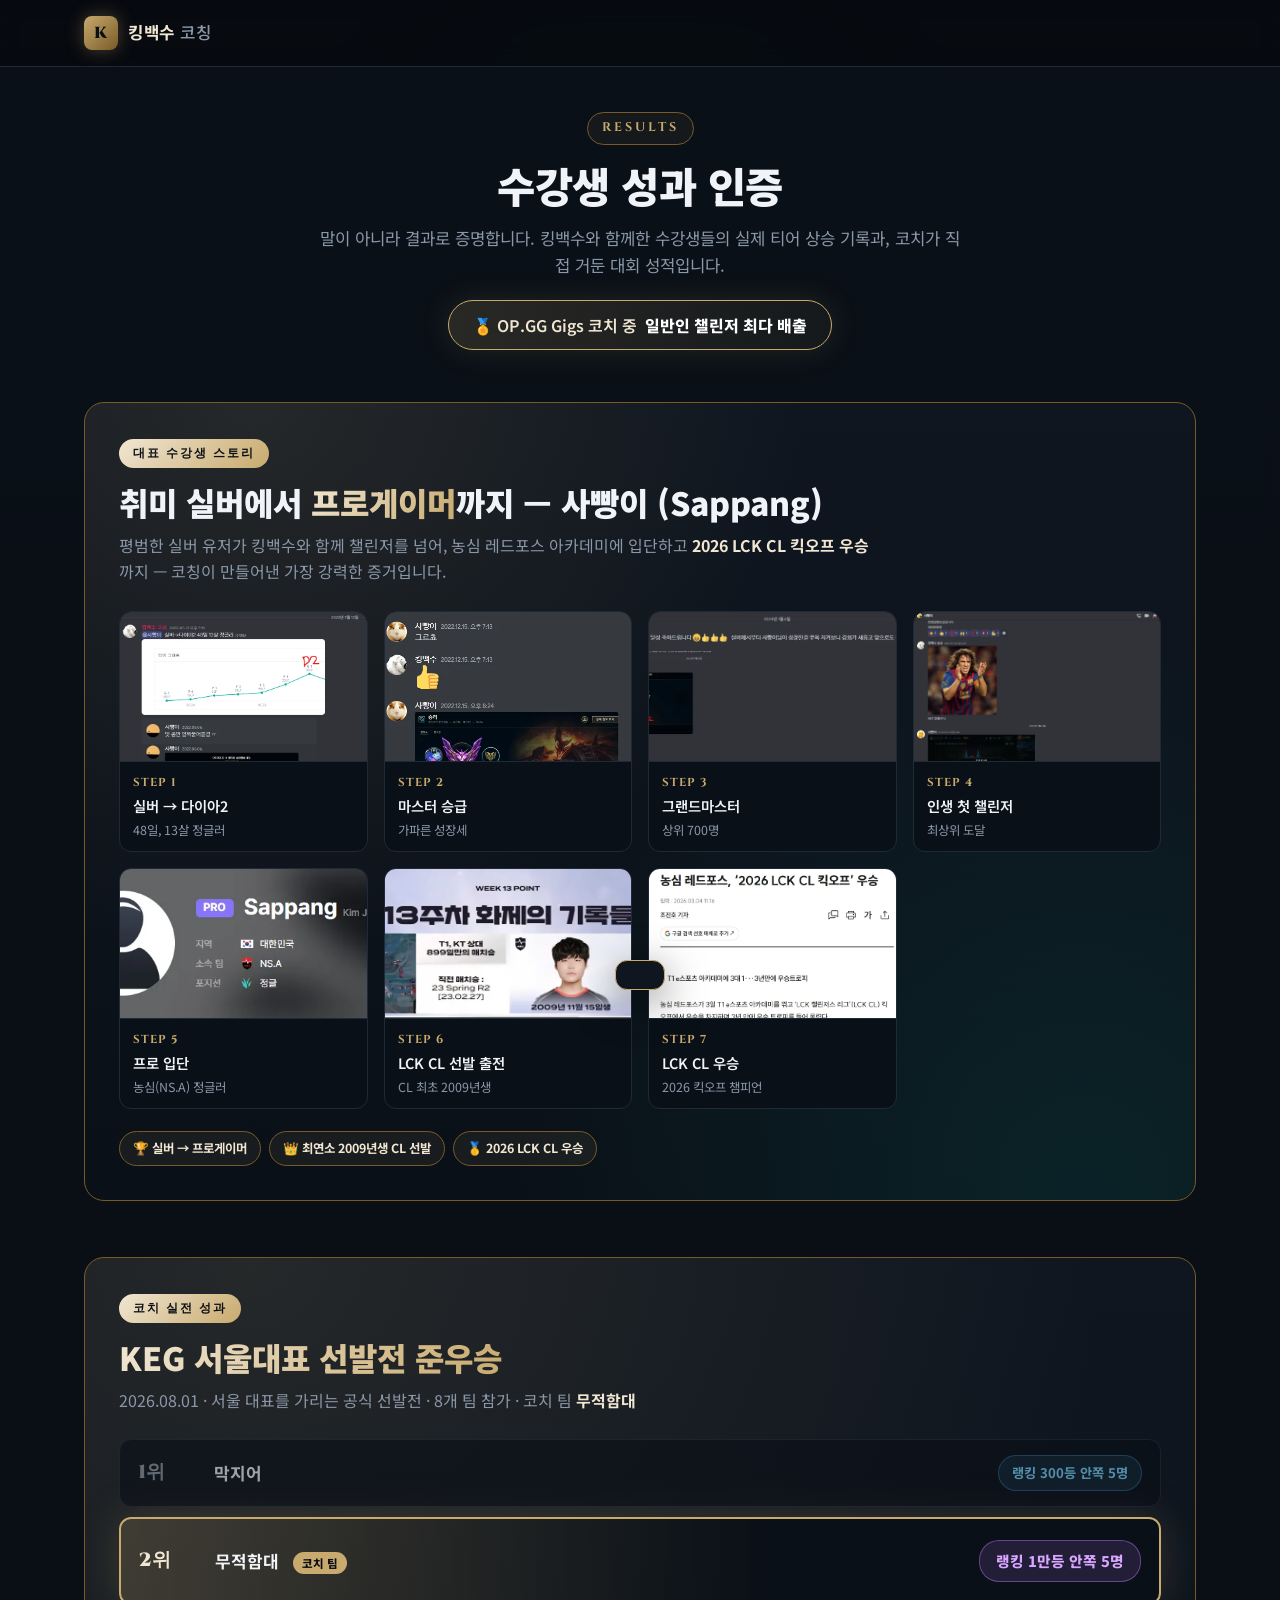
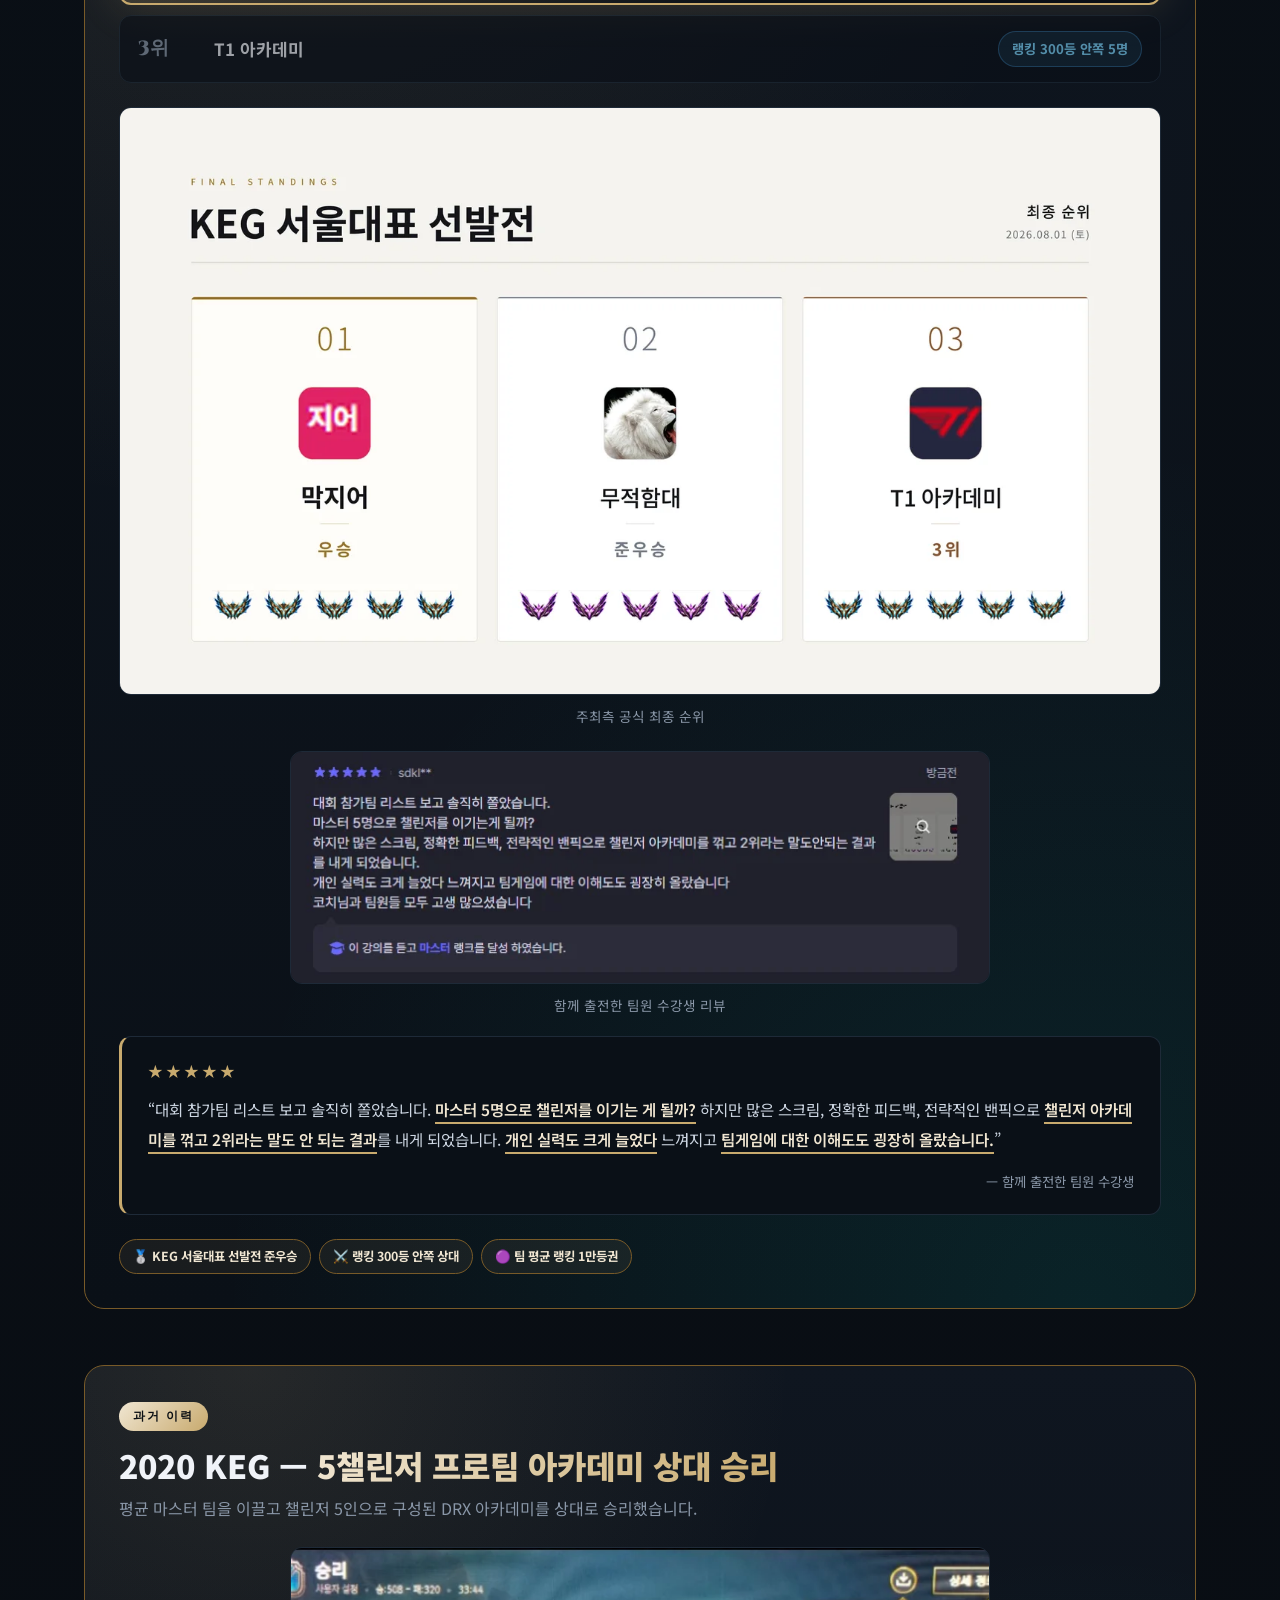
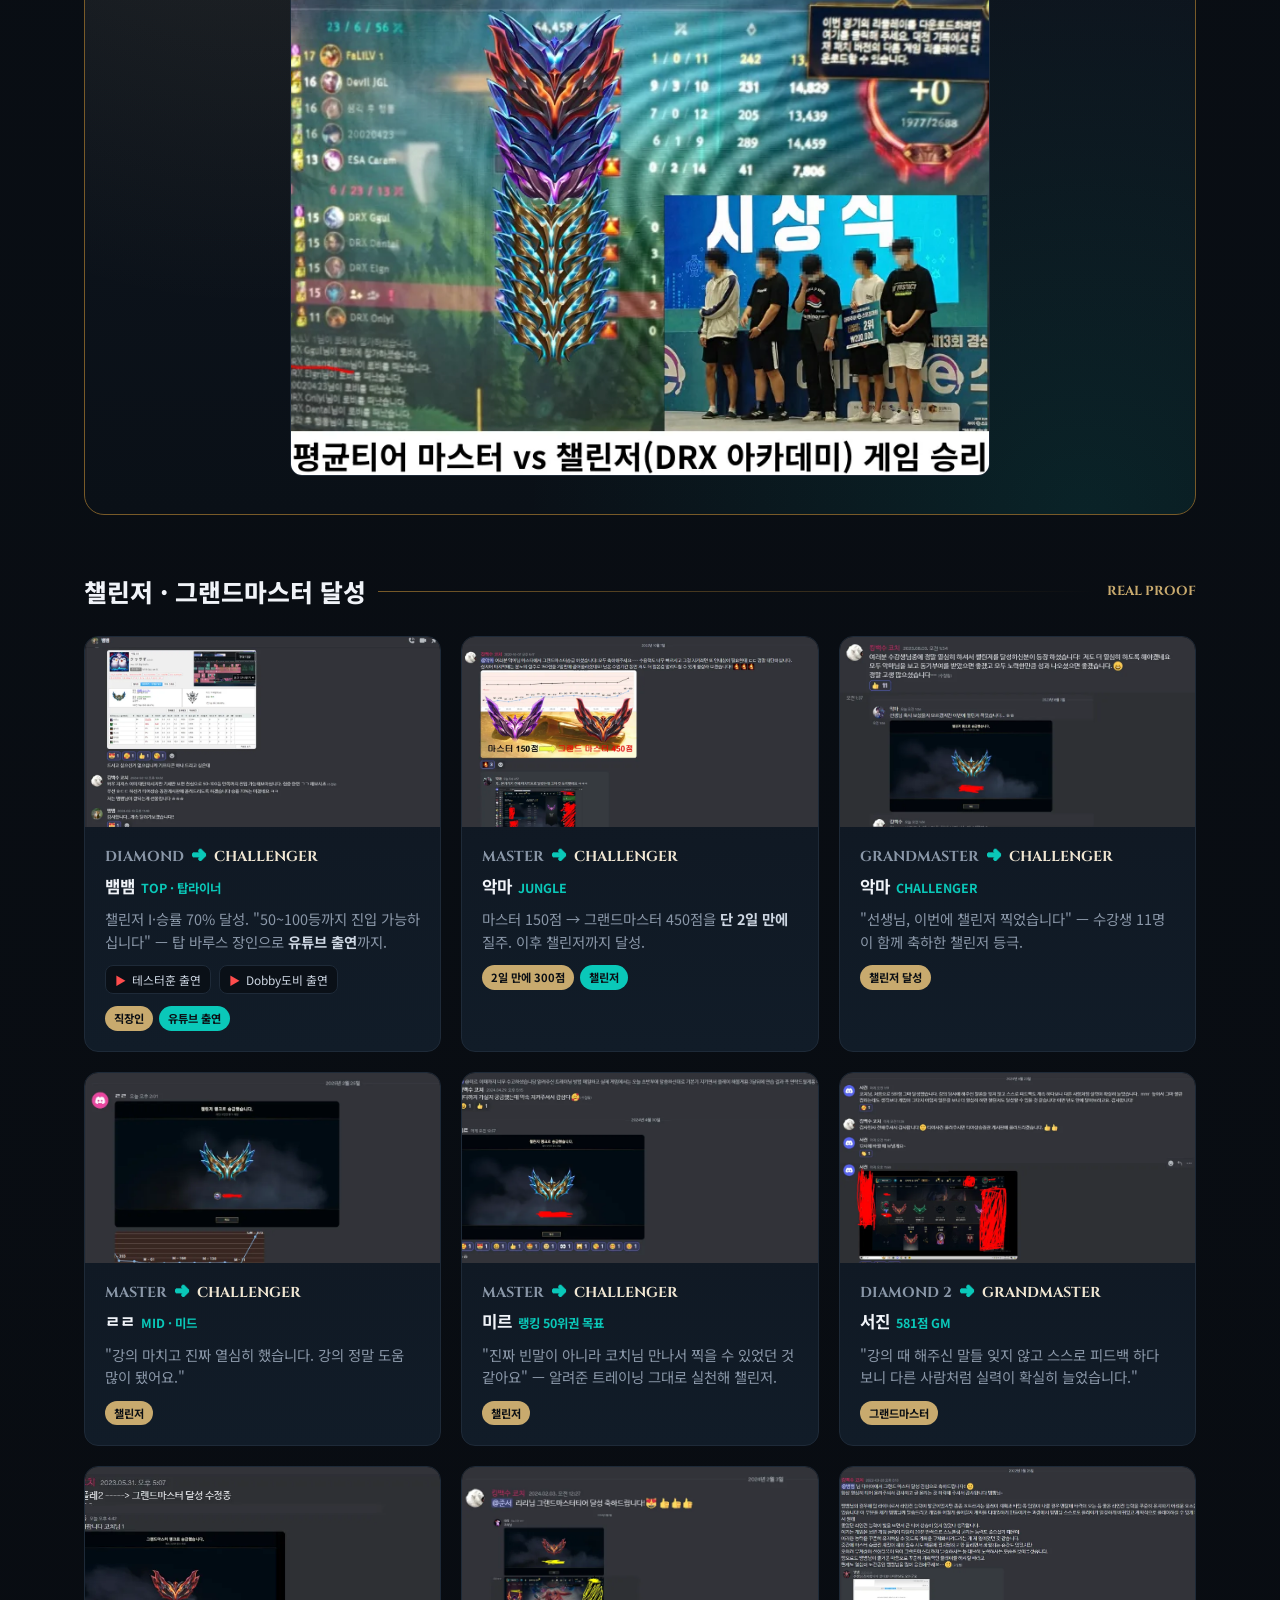
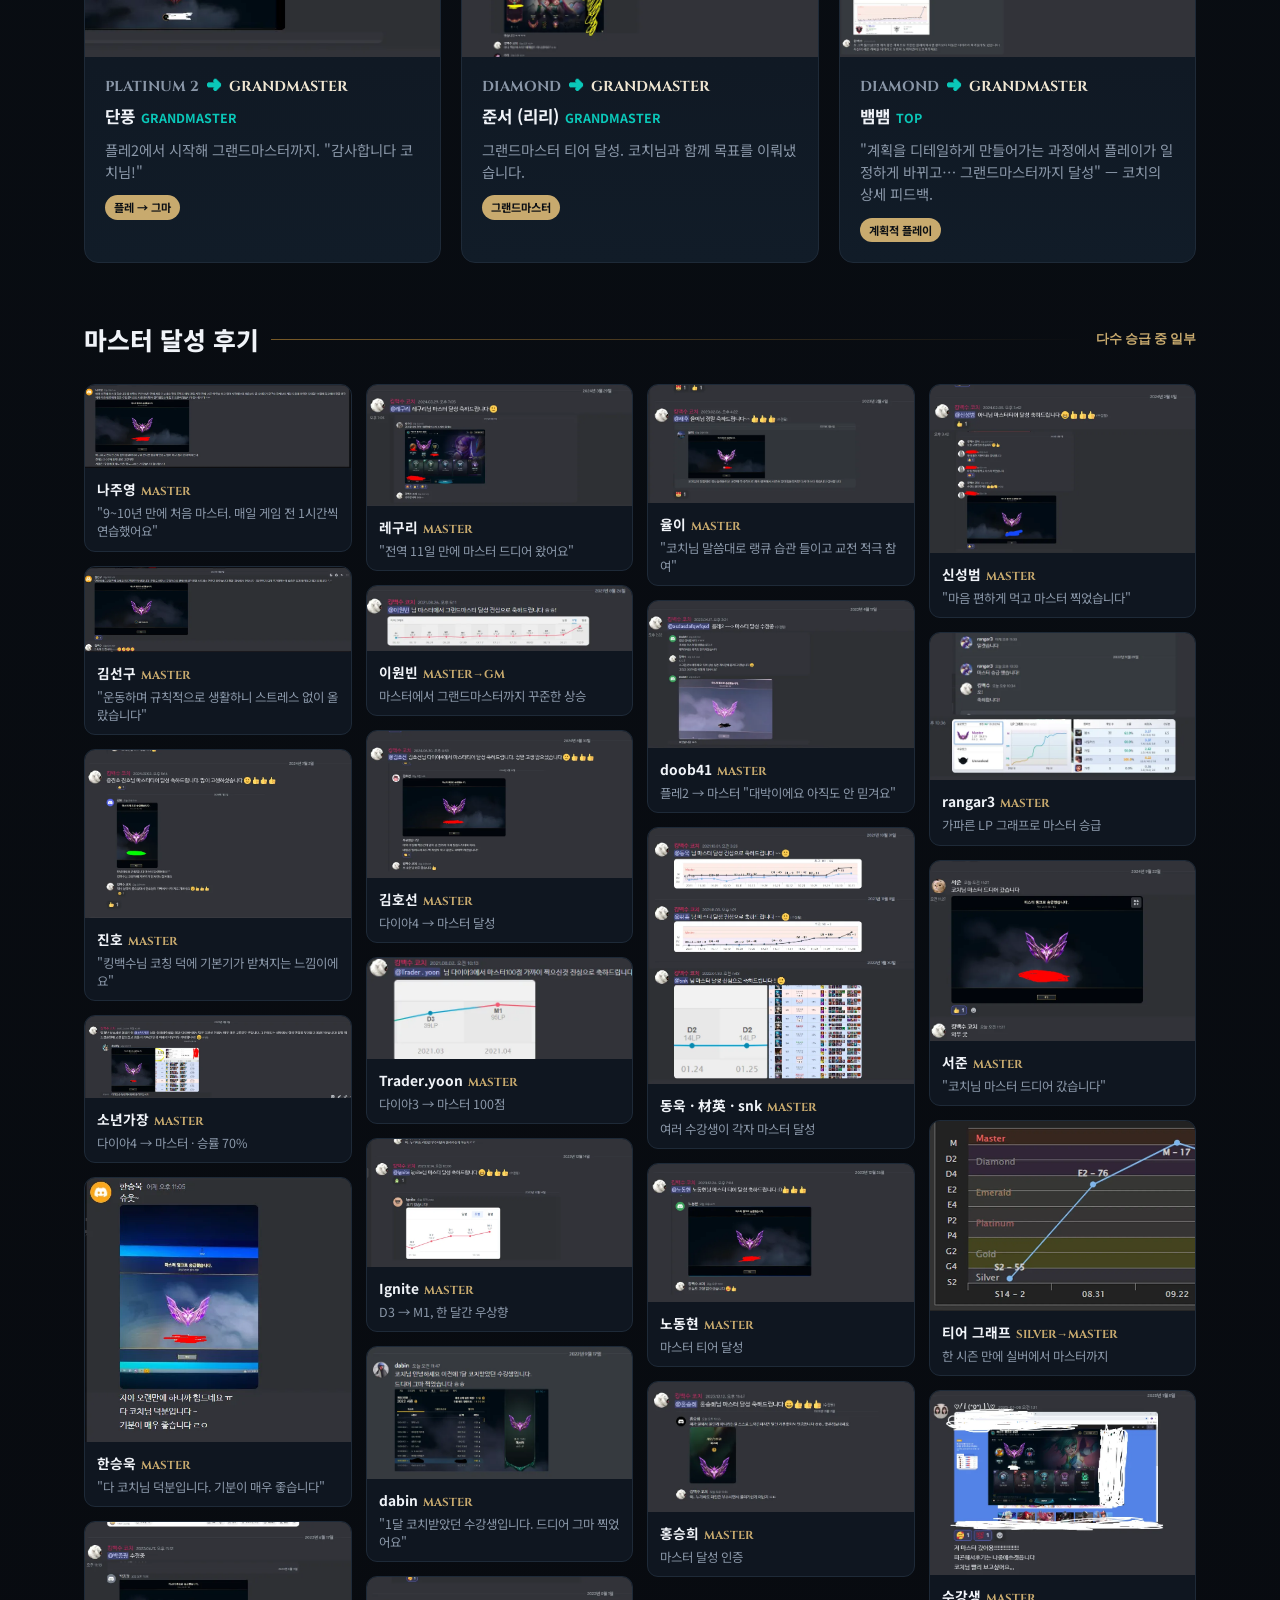
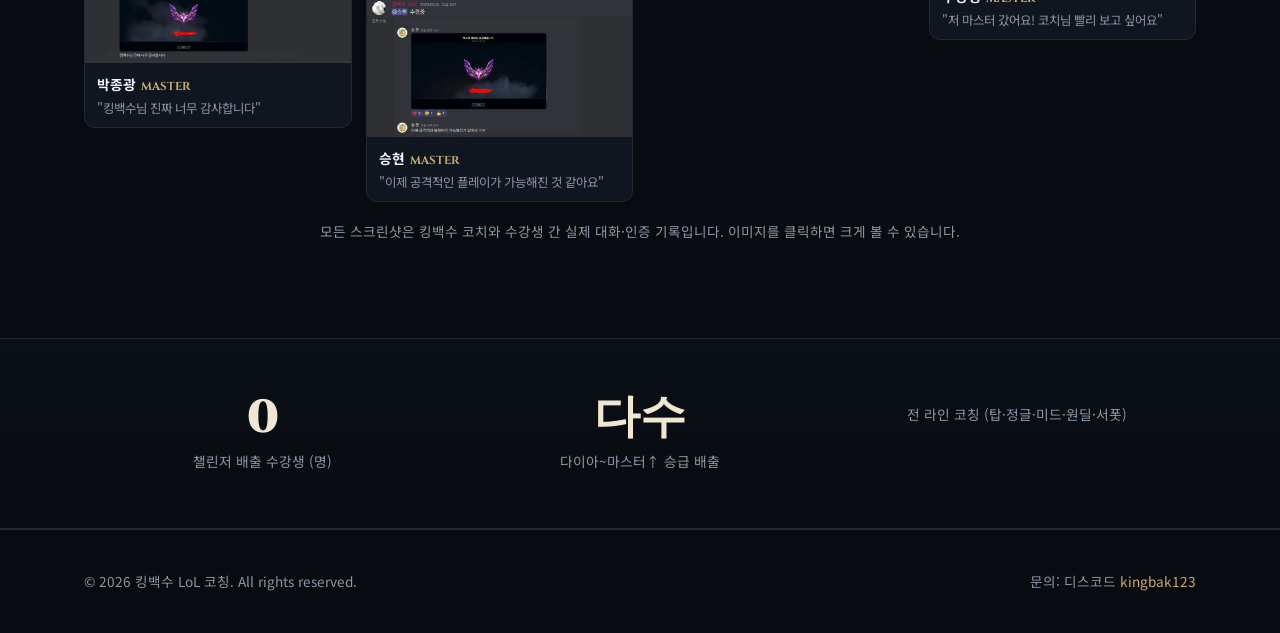
==== commit 5cab51af: "성과 바 등수 표기 원복 + KEG 배지 등수 통일 및 순위 카드 대비 강화" ====
--- a/index.html
+++ b/index.html
@@ -20,7 +20,7 @@
 <link rel="preconnect" href="https://fonts.googleapis.com" />
 <link rel="preconnect" href="https://fonts.gstatic.com" crossorigin />
 <link href="https://fonts.googleapis.com/css2?family=Cinzel:wght@600;700;900&family=Noto+Sans+KR:wght@400;500;700;900&display=swap" rel="stylesheet" />
-<link rel="stylesheet" href="style.css?v=17" />
+<link rel="stylesheet" href="style.css?v=19" />
 </head>
 <body id="top">
 <div class="bg-fx"></div>
@@ -105,8 +105,8 @@
 
       <div class="spot-badges" style="margin-top:24px">
         <span class="sbadge">🥈 KEG 서울대표 선발전 준우승</span>
-        <span class="sbadge">⚔️ 전프로·현챌린저 상대</span>
-        <span class="sbadge">🟣 팀 평균 마스터</span>
+        <span class="sbadge">⚔️ 랭킹 300등 안쪽 상대</span>
+        <span class="sbadge">🟣 팀 평균 랭킹 1만등권</span>
       </div>
     </div>
 
@@ -257,11 +257,10 @@
 <div class="stats">
   <div class="wrap">
     <div class="stat-grid">
-      <div class="stat"><div class="num" data-count="9">0</div><div class="lbl">챌린저 배출 수강생 (명)</div><div class="sub">랭킹 300등 안쪽</div></div>
-      <div class="stat"><div class="num">다수</div><div class="lbl">다이아~마스터↑ 승급 배출</div><div class="sub">마스터 = 랭킹 1만등 안쪽</div></div>
-      <div class="stat"><div class="num" data-count="5"><span class="plus"></span></div><div class="lbl">전 라인 코칭</div><div class="sub">탑·정글·미드·원딜·서폿</div></div>
-    </div>
-    <p class="tier-note">한국 서버 기준 — <b>챌린저 = 랭킹 300등 안쪽</b> · <b>마스터 = 랭킹 1만등 안쪽</b></p>
+      <div class="stat"><div class="num" data-count="9">0</div><div class="lbl">챌린저 배출 수강생 (명)</div></div>
+      <div class="stat"><div class="num">다수</div><div class="lbl">다이아~마스터↑ 승급 배출</div></div>
+      <div class="stat"><div class="num" data-count="5"><span class="plus"></span></div><div class="lbl">전 라인 코칭 (탑·정글·미드·원딜·서폿)</div></div>
+    </div>
   </div>
 </div>
 
@@ -275,6 +274,6 @@
 
 <div class="toast" id="toast"></div>
 
-<script src="script.js?v=17"></script>
+<script src="script.js?v=19"></script>
 </body>
 </html>
--- a/style.css
+++ b/style.css
@@ -132,11 +132,6 @@
 .stat .num{font-family:'Cinzel',serif;font-size:clamp(2rem,4vw,2.9rem);font-weight:900;color:var(--gold-bright);line-height:1}
 .stat .num .plus{color:var(--gold);font-size:.7em}
 .stat .lbl{color:var(--text-dim);font-size:.86rem;margin-top:8px}
-.stat .sub{color:var(--gold);font-size:.78rem;font-weight:600;margin-top:5px}
-/* 티어 기준선 — 페이지 전체의 티어 표기를 한 번에 해석 */
-.tier-note{margin-top:30px;text-align:center;color:var(--text-dim);font-size:.86rem;
-  border-top:1px solid var(--line);padding-top:20px}
-.tier-note b{color:var(--gold-bright);font-weight:700}
 @media(max-width:820px){.stat-grid{grid-template-columns:repeat(2,1fr);gap:30px 20px}
   .stat:last-child{grid-column:1/-1}}
 
@@ -369,10 +364,14 @@
 /* 순위 비교 — 결과만 직관적으로 */
 .rank-compare{display:flex;flex-direction:column;gap:10px;margin-top:24px}
 .rc-row{display:grid;grid-template-columns:62px 1fr auto;align-items:center;gap:14px;
-  background:var(--bg-2);border:1px solid var(--line);border-radius:12px;padding:15px 18px}
-.rc-row.us{border-color:var(--gold);
-  background:linear-gradient(90deg,rgba(200,170,110,.16),var(--bg-2) 62%);
-  box-shadow:0 0 34px rgba(200,170,110,.13)}
+  background:var(--bg-2);border:1px solid var(--line);border-radius:12px;padding:15px 18px;
+  opacity:.62;transition:.25s}
+/* 코치 팀만 선명하게 — 체급 격차가 눈에 먼저 들어오도록
+   (확대 대신 여백·테두리로 강조해 가로 넘침 방지) */
+.rc-row.us{opacity:1;border-color:var(--gold);border-width:2px;padding:21px 18px;
+  background:linear-gradient(90deg,rgba(200,170,110,.2),var(--bg-2) 62%);
+  box-shadow:0 0 44px rgba(200,170,110,.2)}
+.rc-row.us .rc-tier{font-size:.92rem;font-weight:800;padding:8px 16px}
 .rc-pos{font-family:'Cinzel',serif;font-size:1.2rem;font-weight:900;color:var(--text-dim)}
 .rc-row.us .rc-pos{color:var(--gold-bright)}
 .rc-team{color:var(--white);font-weight:700;font-size:1.06rem}
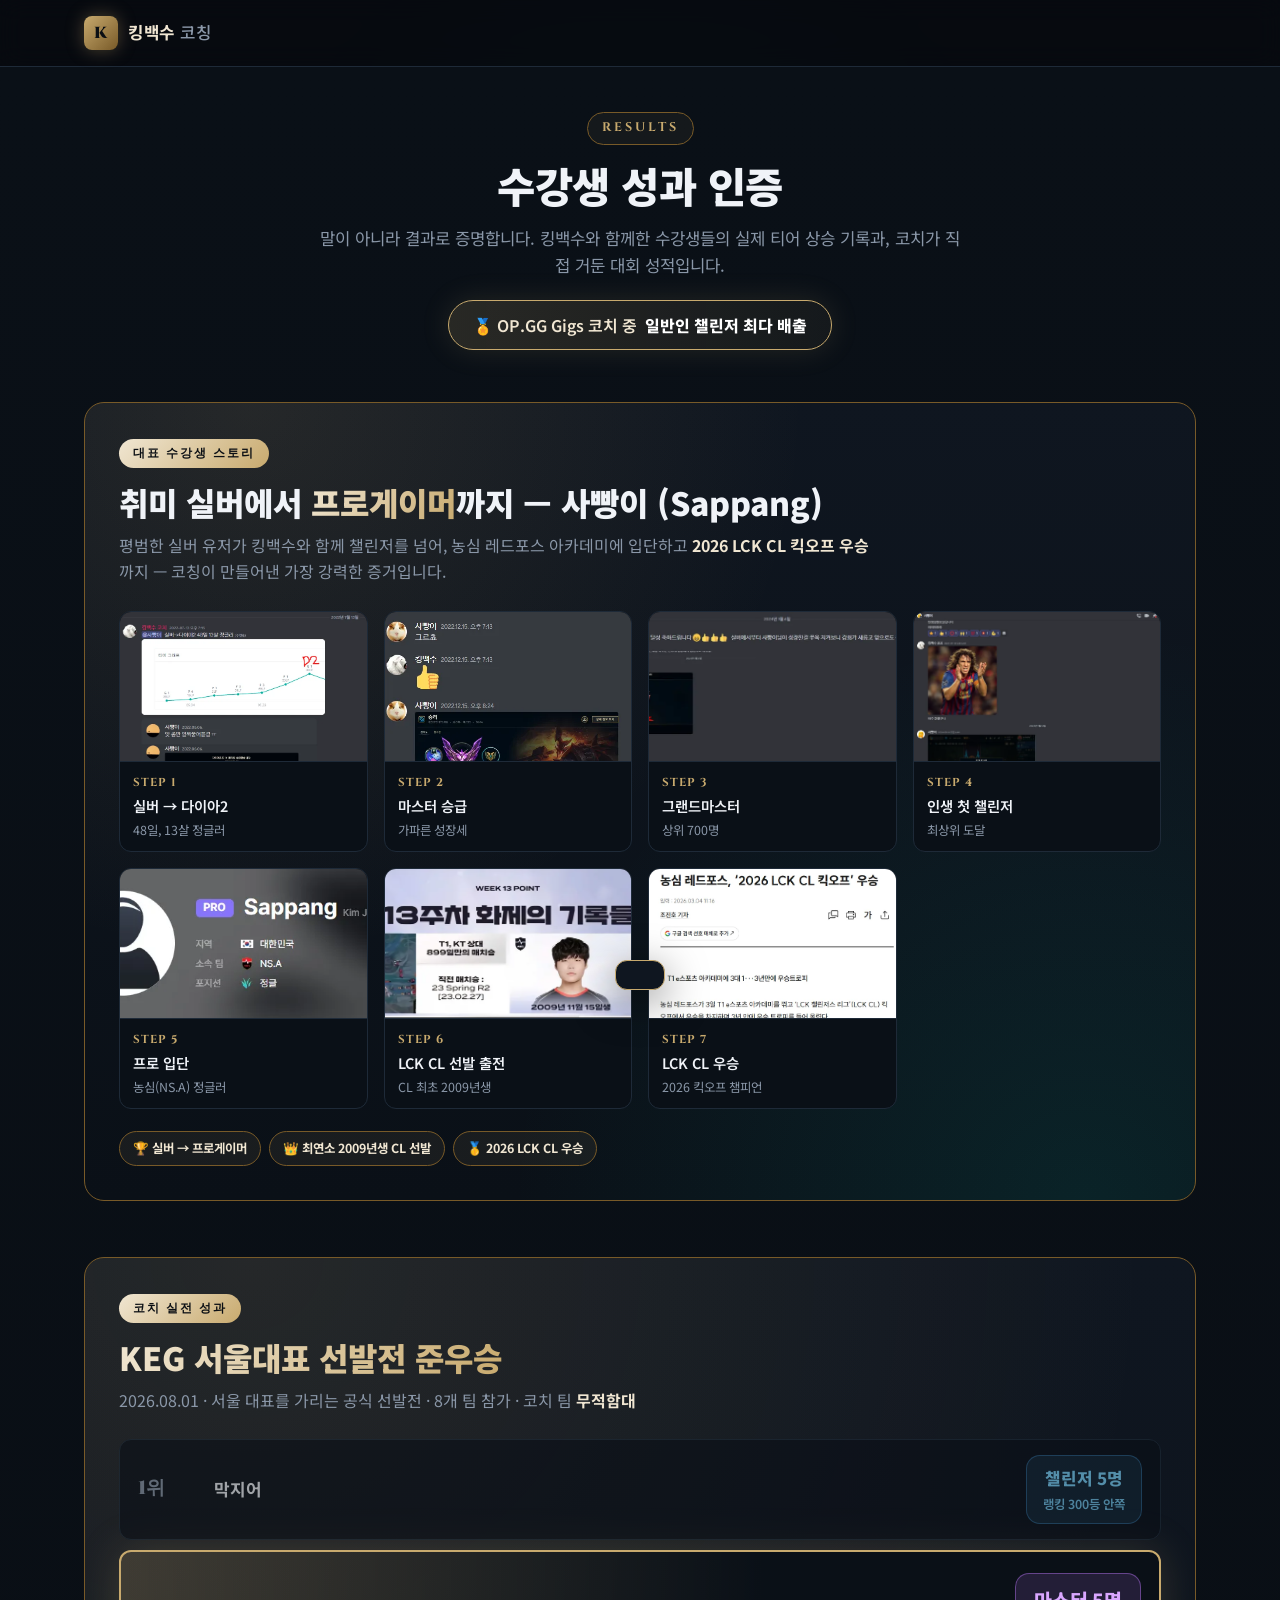
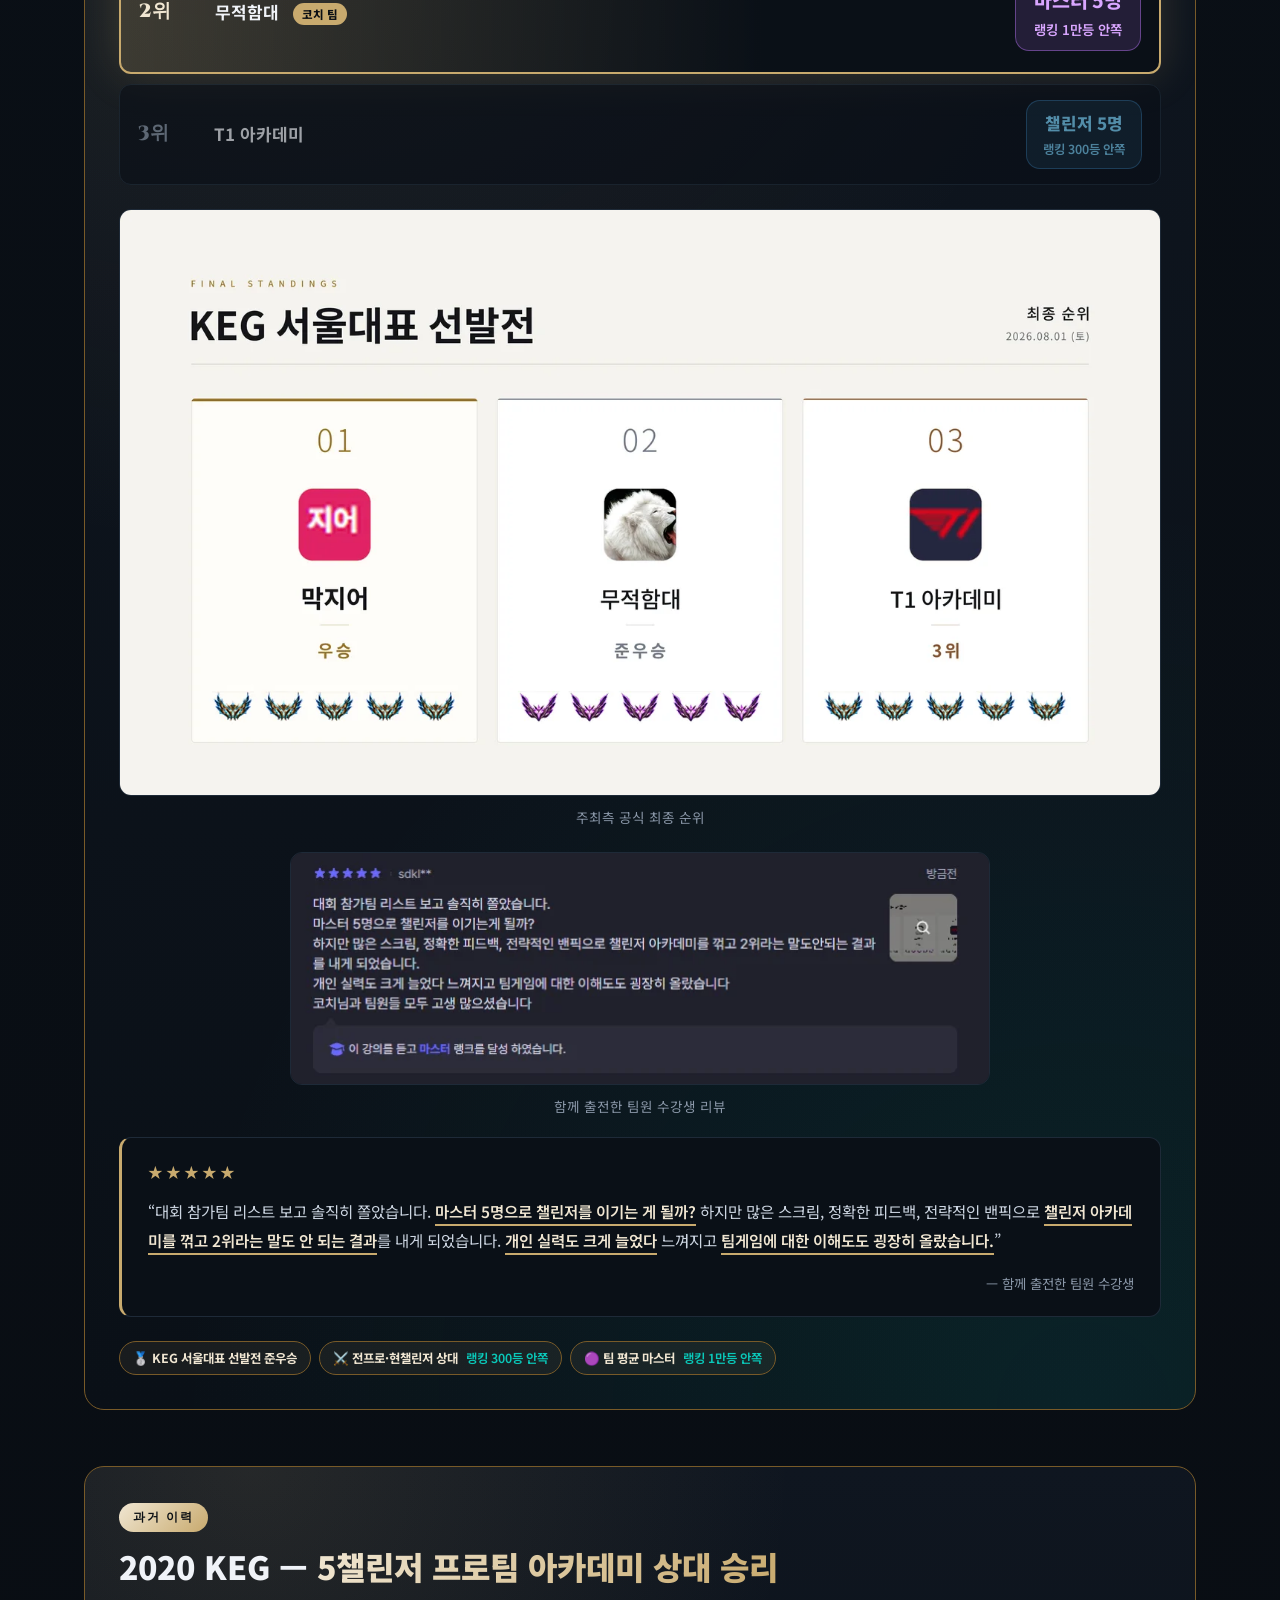
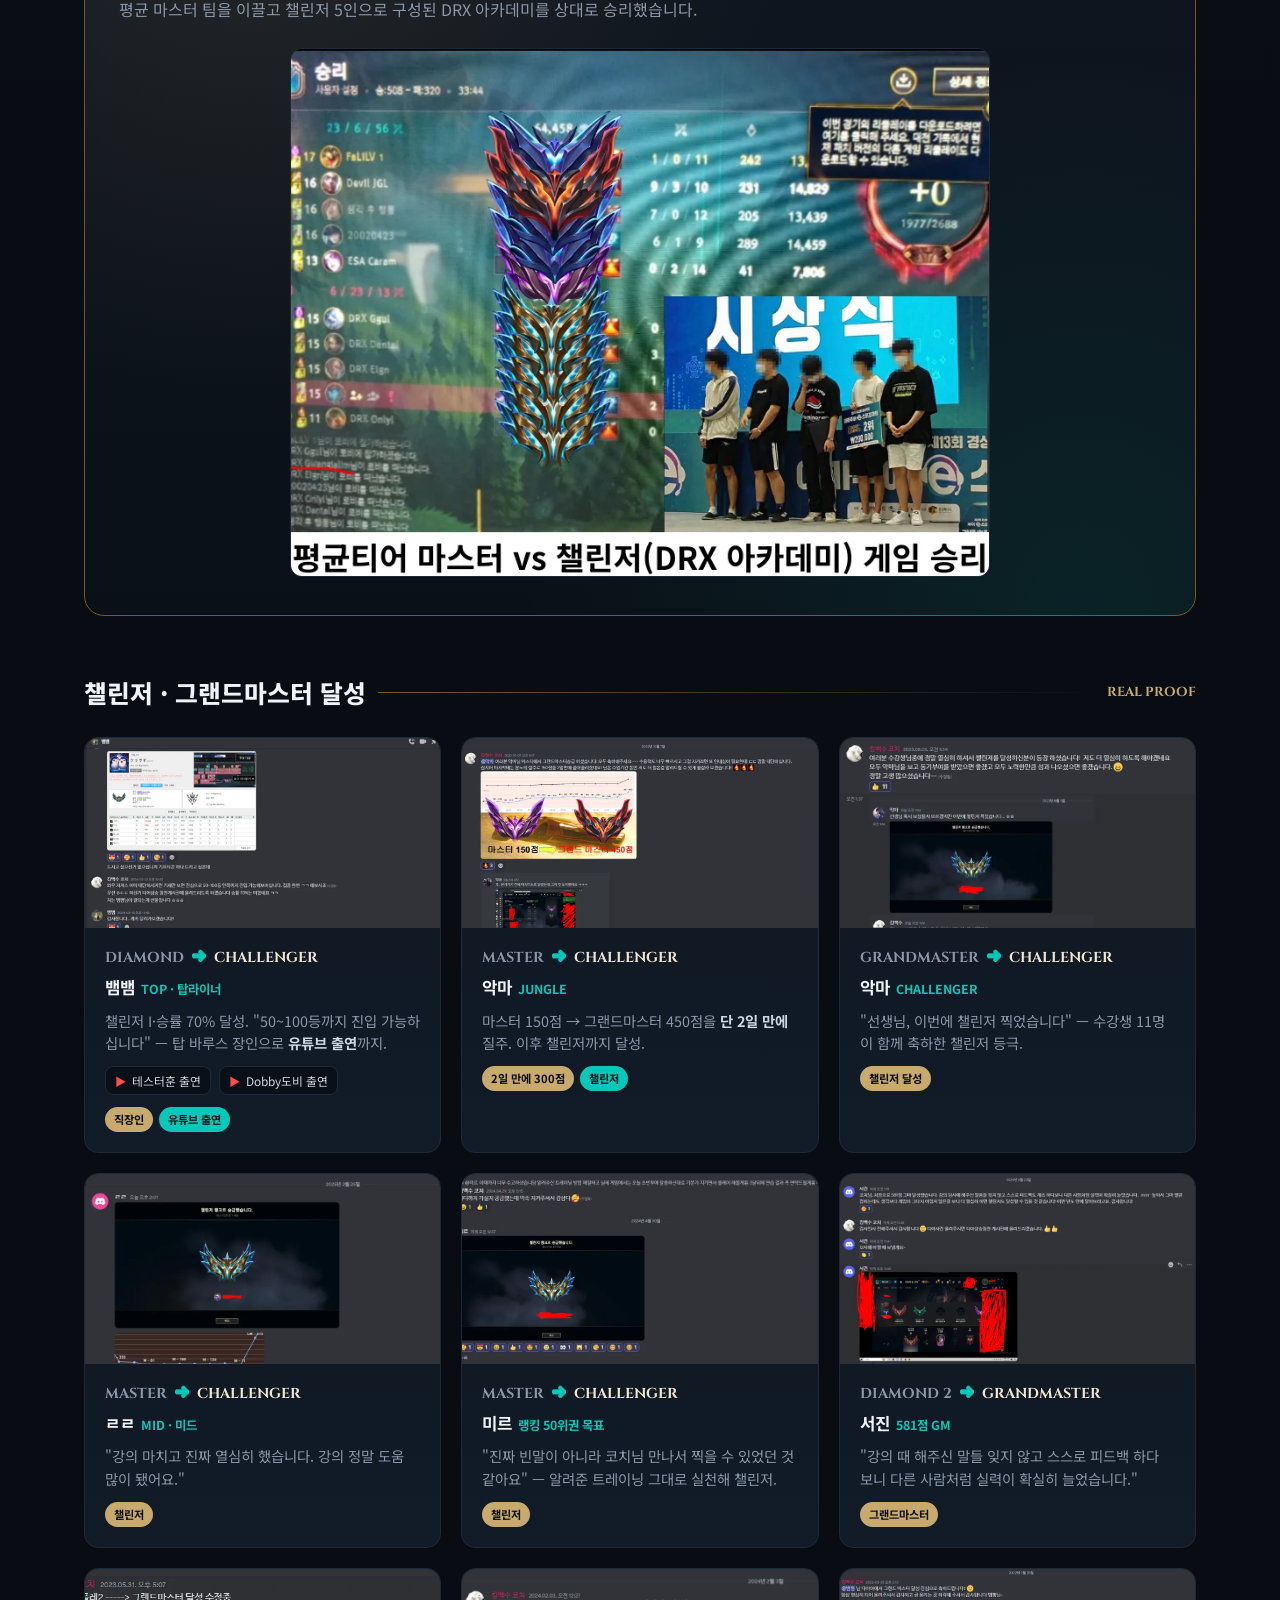
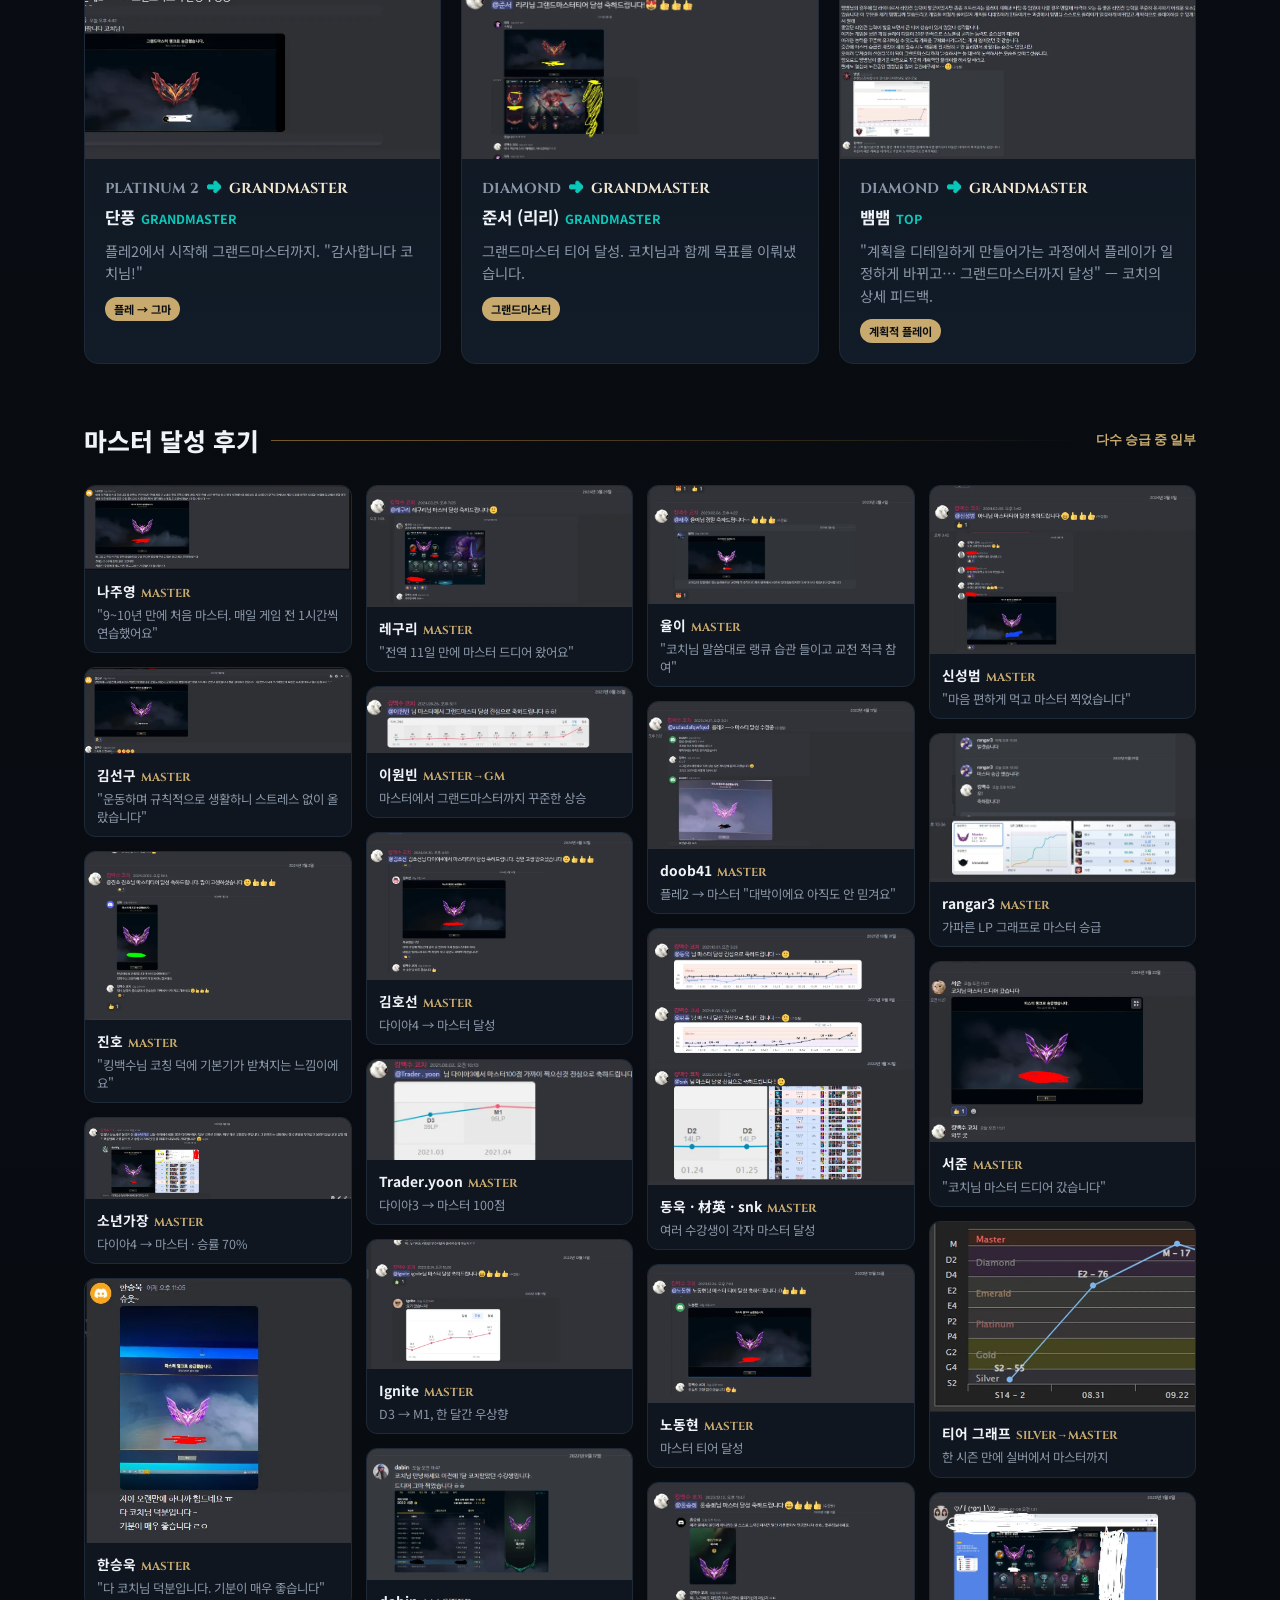
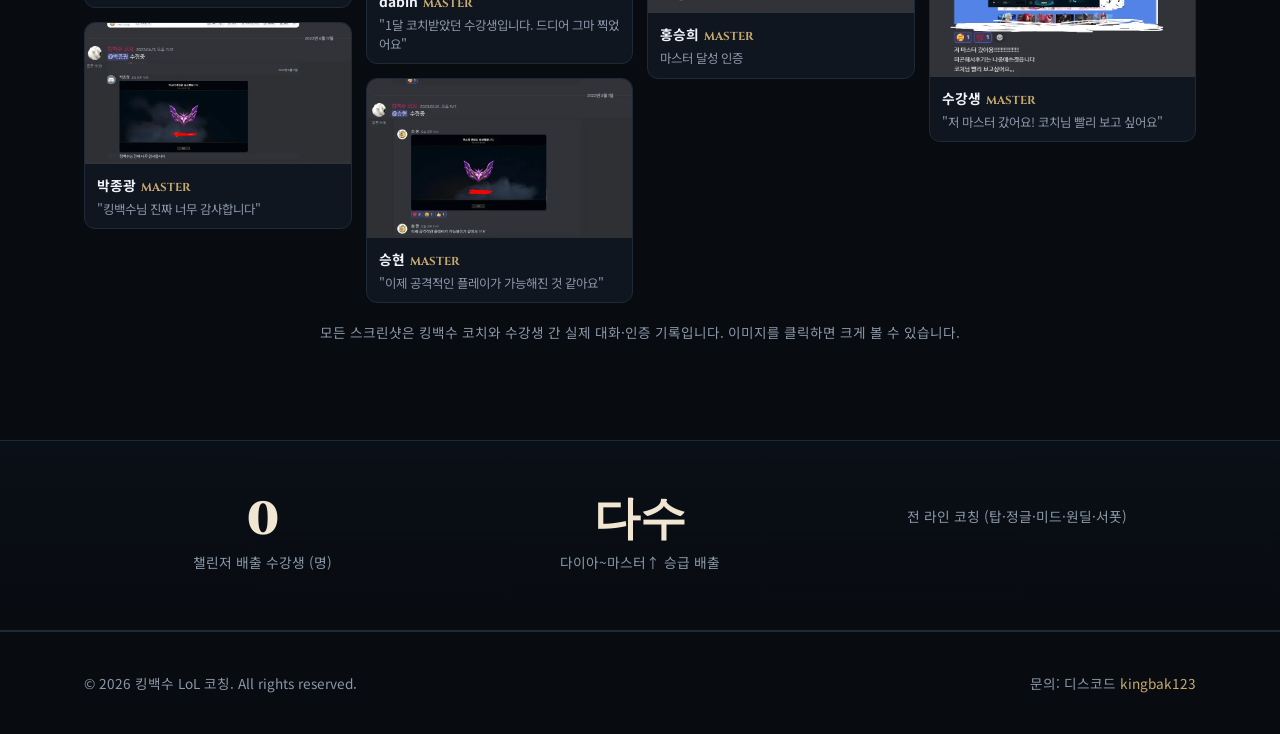
==== commit abc67705: "KEG 순위·배지에 티어명과 랭킹 등수 병기, 코치 팀 강조 확대" ====
--- a/index.html
+++ b/index.html
@@ -20,7 +20,7 @@
 <link rel="preconnect" href="https://fonts.googleapis.com" />
 <link rel="preconnect" href="https://fonts.gstatic.com" crossorigin />
 <link href="https://fonts.googleapis.com/css2?family=Cinzel:wght@600;700;900&family=Noto+Sans+KR:wght@400;500;700;900&display=swap" rel="stylesheet" />
-<link rel="stylesheet" href="style.css?v=19" />
+<link rel="stylesheet" href="style.css?v=20" />
 </head>
 <body id="top">
 <div class="bg-fx"></div>
@@ -73,17 +73,17 @@
         <div class="rc-row">
           <span class="rc-pos">1위</span>
           <span class="rc-team">막지어</span>
-          <span class="rc-tier chal">랭킹 300등 안쪽 5명</span>
+          <span class="rc-tier chal"><b>챌린저 5명</b><i>랭킹 300등 안쪽</i></span>
         </div>
         <div class="rc-row us">
           <span class="rc-pos">2위</span>
           <span class="rc-team">무적함대 <em>코치 팀</em></span>
-          <span class="rc-tier mast">랭킹 1만등 안쪽 5명</span>
+          <span class="rc-tier mast"><b>마스터 5명</b><i>랭킹 1만등 안쪽</i></span>
         </div>
         <div class="rc-row">
           <span class="rc-pos">3위</span>
           <span class="rc-team">T1 아카데미</span>
-          <span class="rc-tier chal">랭킹 300등 안쪽 5명</span>
+          <span class="rc-tier chal"><b>챌린저 5명</b><i>랭킹 300등 안쪽</i></span>
         </div>
       </div>
 
@@ -105,8 +105,8 @@
 
       <div class="spot-badges" style="margin-top:24px">
         <span class="sbadge">🥈 KEG 서울대표 선발전 준우승</span>
-        <span class="sbadge">⚔️ 랭킹 300등 안쪽 상대</span>
-        <span class="sbadge">🟣 팀 평균 랭킹 1만등권</span>
+        <span class="sbadge">⚔️ 전프로·현챌린저 상대 <i>랭킹 300등 안쪽</i></span>
+        <span class="sbadge">🟣 팀 평균 마스터 <i>랭킹 1만등 안쪽</i></span>
       </div>
     </div>
 
@@ -274,6 +274,6 @@
 
 <div class="toast" id="toast"></div>
 
-<script src="script.js?v=19"></script>
+<script src="script.js?v=20"></script>
 </body>
 </html>
--- a/style.css
+++ b/style.css
@@ -345,6 +345,8 @@
 .spot-badges{display:flex;gap:8px;flex-wrap:wrap;margin-top:22px}
 .sbadge{font-size:.78rem;font-weight:700;color:var(--gold-bright);border:1px solid var(--gold-deep);
   background:rgba(200,170,110,.08);padding:6px 13px;border-radius:20px}
+/* 배지 안 등수 병기 */
+.sbadge i{font-style:normal;font-weight:600;color:var(--teal);margin-left:5px}
 
 /* 대표 이미지(순위표 등) + 캡션 */
 .spot-hero{margin:24px 0 4px}
@@ -371,14 +373,19 @@
 .rc-row.us{opacity:1;border-color:var(--gold);border-width:2px;padding:21px 18px;
   background:linear-gradient(90deg,rgba(200,170,110,.2),var(--bg-2) 62%);
   box-shadow:0 0 44px rgba(200,170,110,.2)}
-.rc-row.us .rc-tier{font-size:.92rem;font-weight:800;padding:8px 16px}
+.rc-row.us .rc-tier{padding:10px 18px}
+.rc-row.us .rc-tier b{font-size:1.22rem}
+.rc-row.us .rc-tier i{font-size:.84rem;opacity:1}
 .rc-pos{font-family:'Cinzel',serif;font-size:1.2rem;font-weight:900;color:var(--text-dim)}
 .rc-row.us .rc-pos{color:var(--gold-bright)}
 .rc-team{color:var(--white);font-weight:700;font-size:1.06rem}
 .rc-team em{font-style:normal;font-size:.72rem;color:#0b0f14;background:var(--gold);
   padding:3px 9px;border-radius:12px;margin-left:9px;font-weight:800;vertical-align:middle}
-.rc-tier{font-size:.83rem;font-weight:700;letter-spacing:0;
-  padding:6px 13px;border-radius:20px;white-space:nowrap}
+/* 티어명(크게) + 등수(아래) 2줄 표기 — 둘 다 어필 */
+.rc-tier{display:flex;flex-direction:column;align-items:center;gap:2px;
+  padding:8px 16px;border-radius:14px;white-space:nowrap;text-align:center}
+.rc-tier b{font-size:1.06rem;font-weight:800;letter-spacing:-.2px}
+.rc-tier i{font-style:normal;font-size:.78rem;font-weight:600;opacity:.9}
 .rc-tier.chal{color:#7fd8ff;background:rgba(80,180,255,.12);border:1px solid rgba(80,180,255,.36)}
 .rc-tier.mast{color:#d9a6ff;background:rgba(190,120,255,.14);border:1px solid rgba(190,120,255,.42)}
 @media(max-width:600px){
